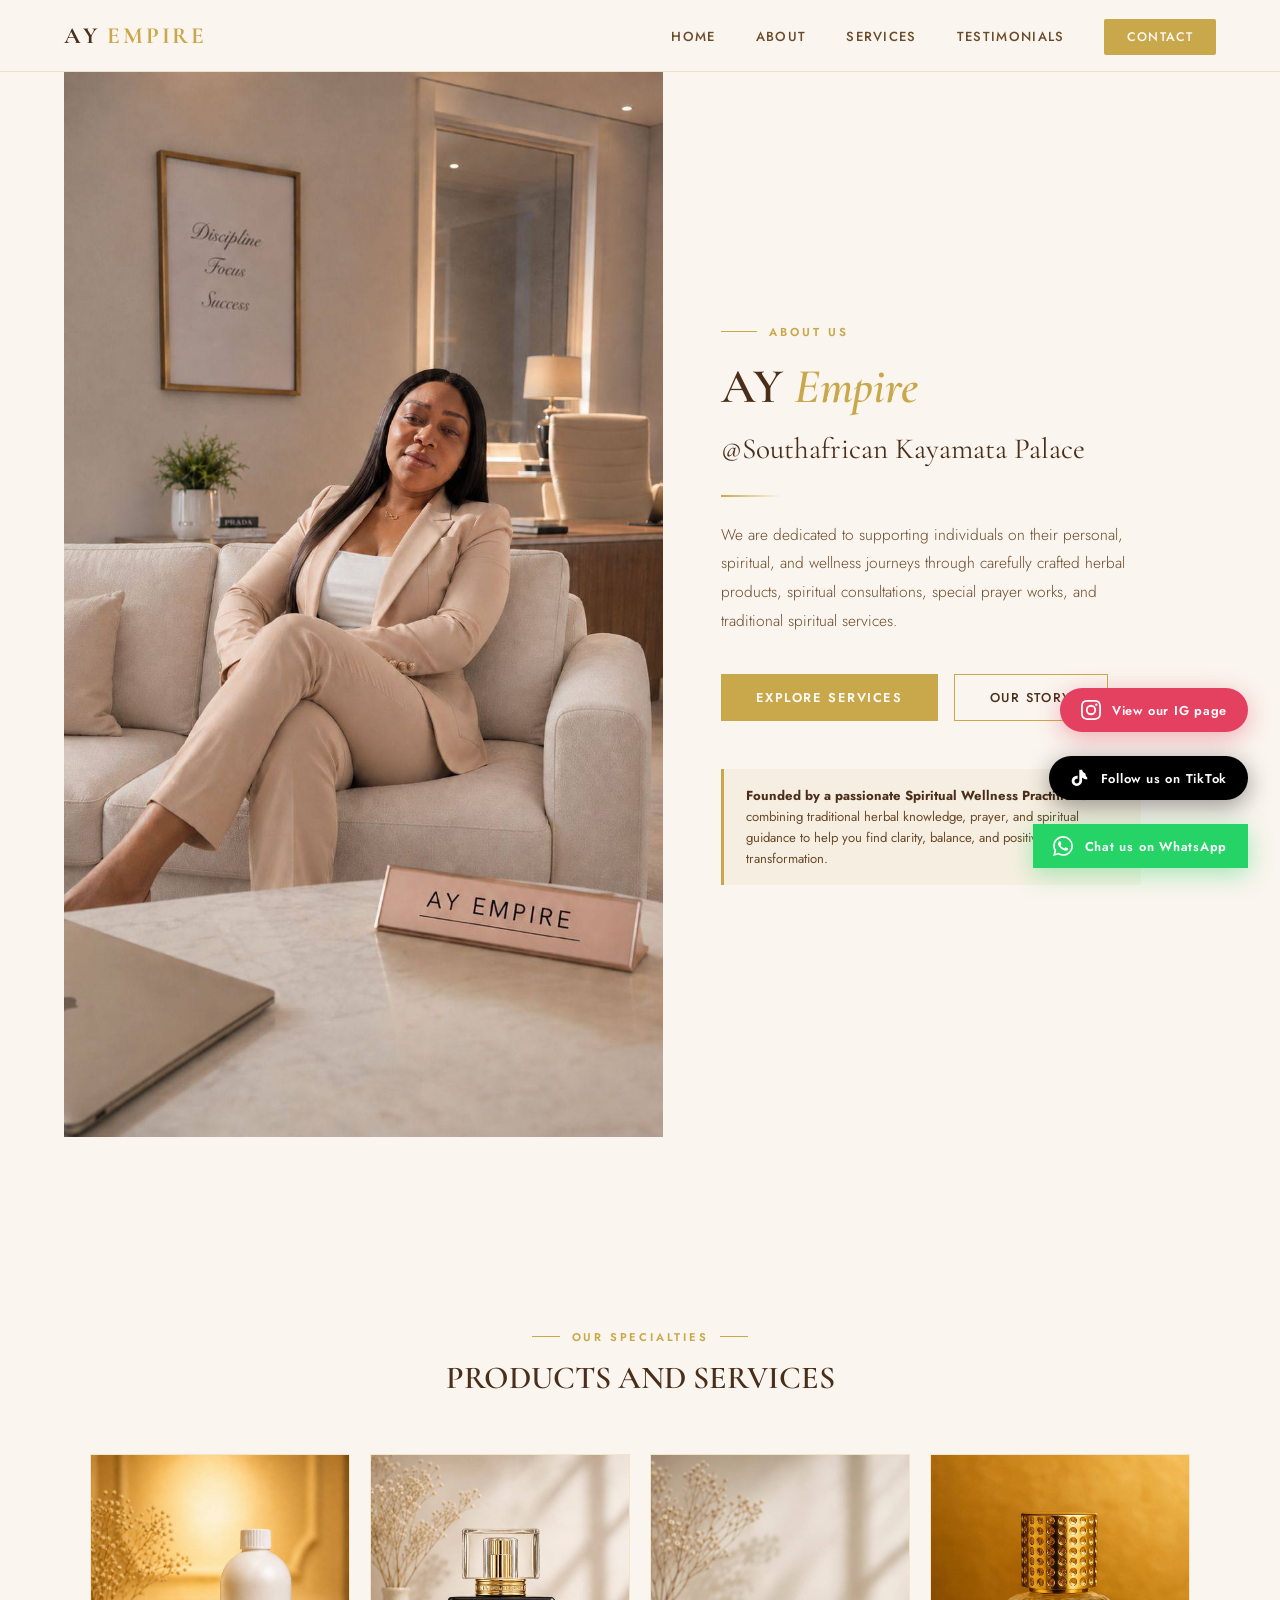
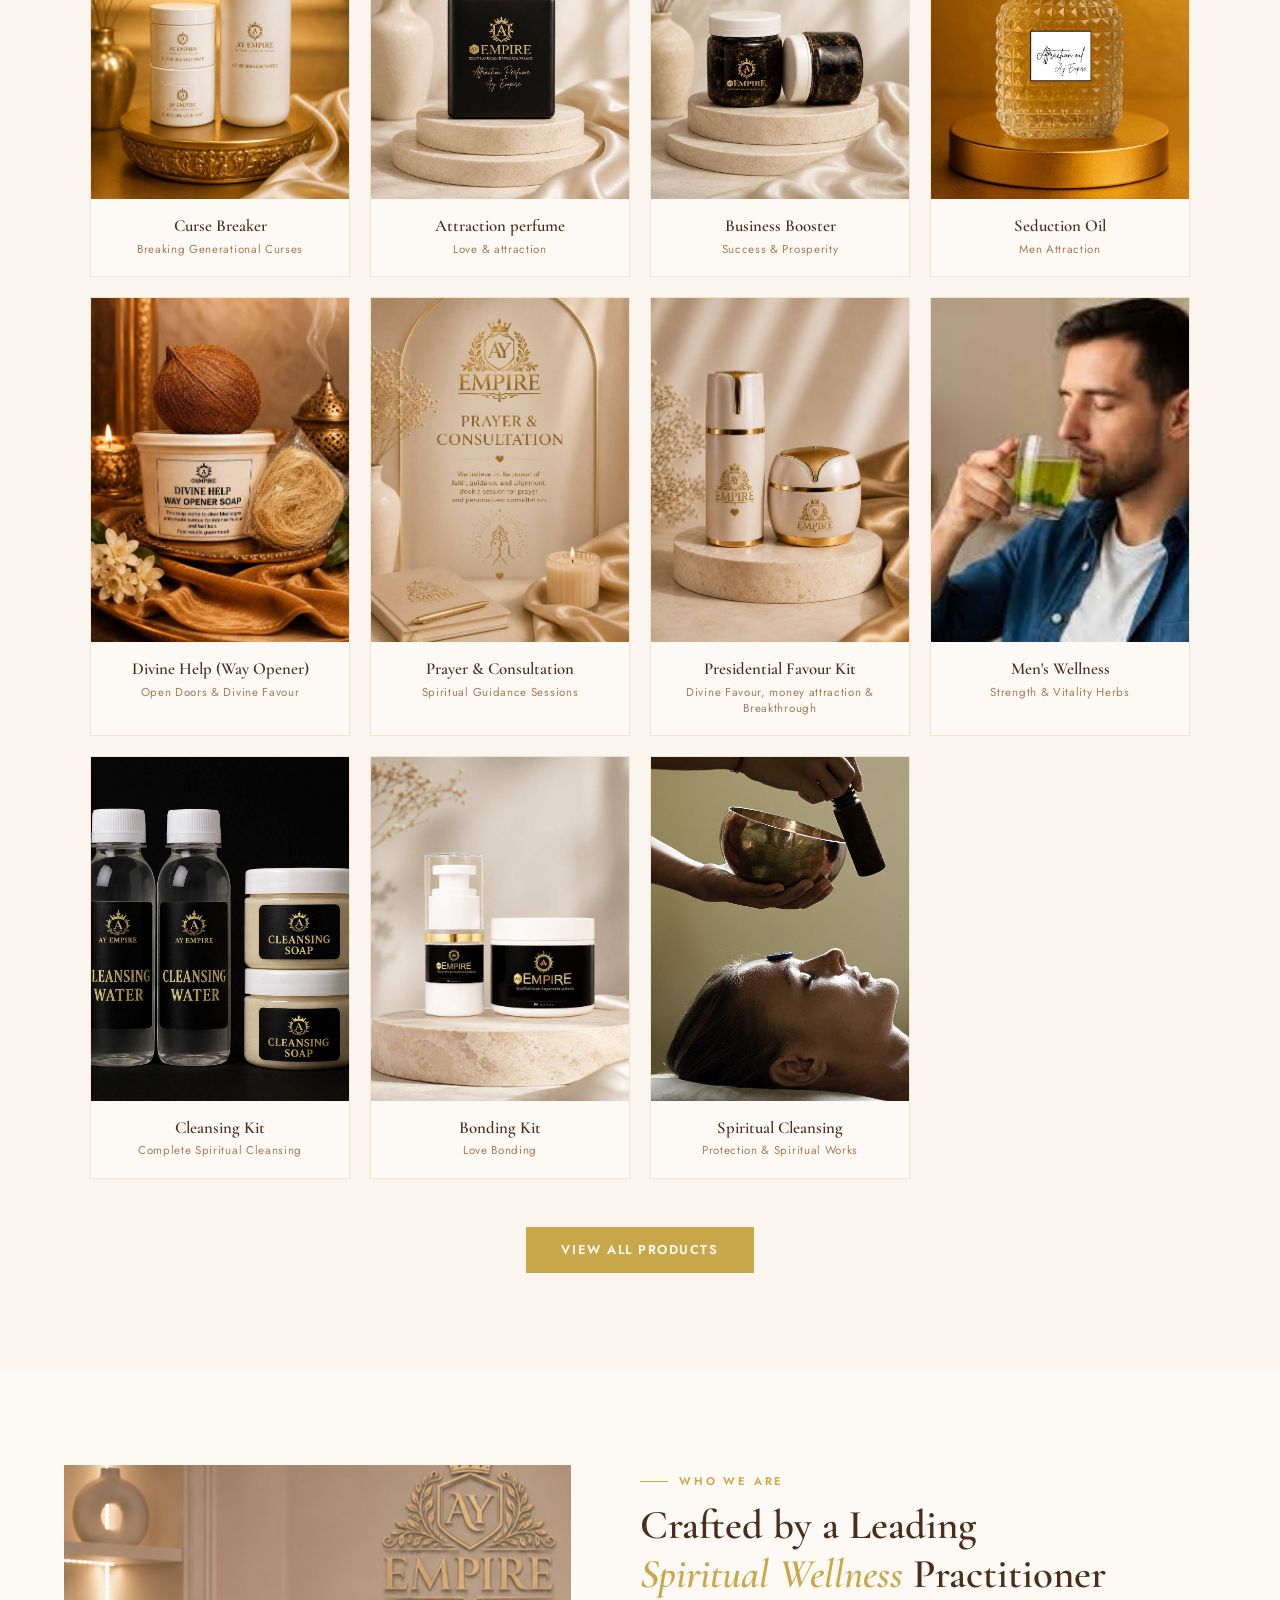
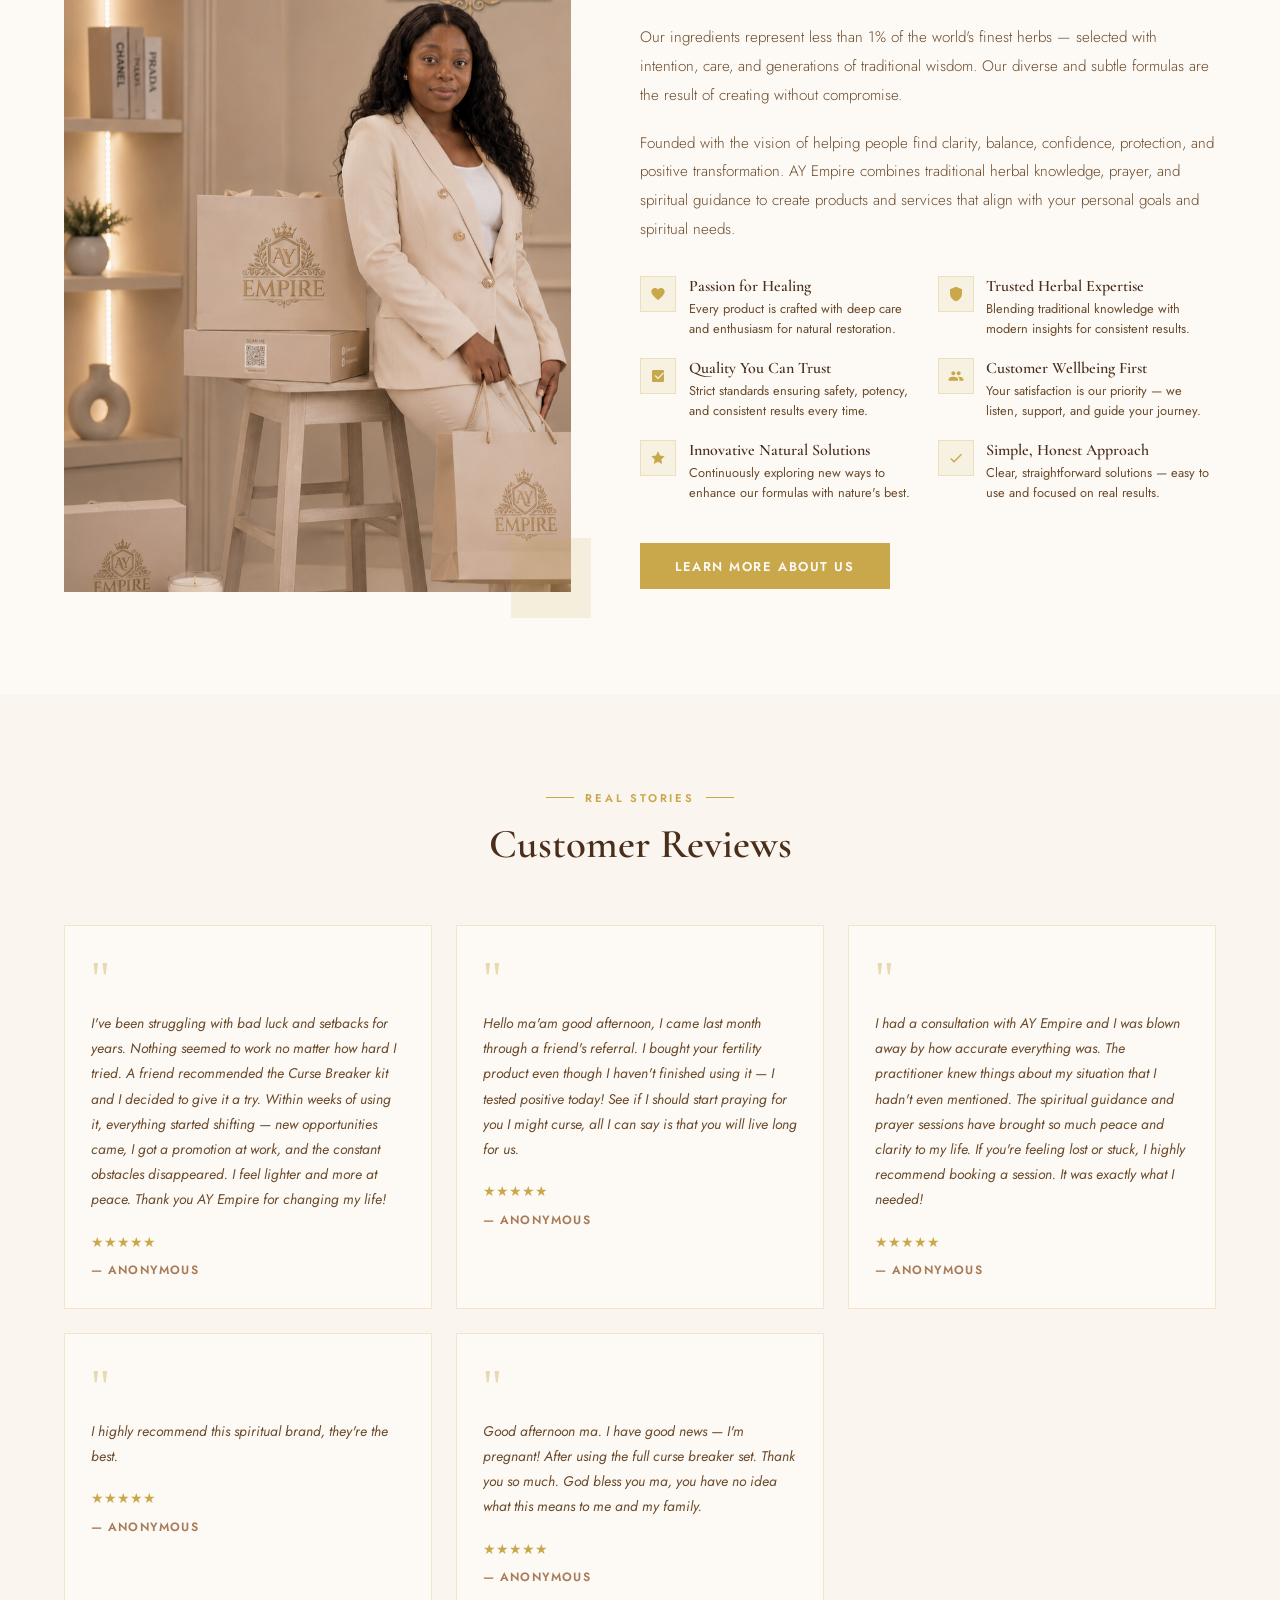
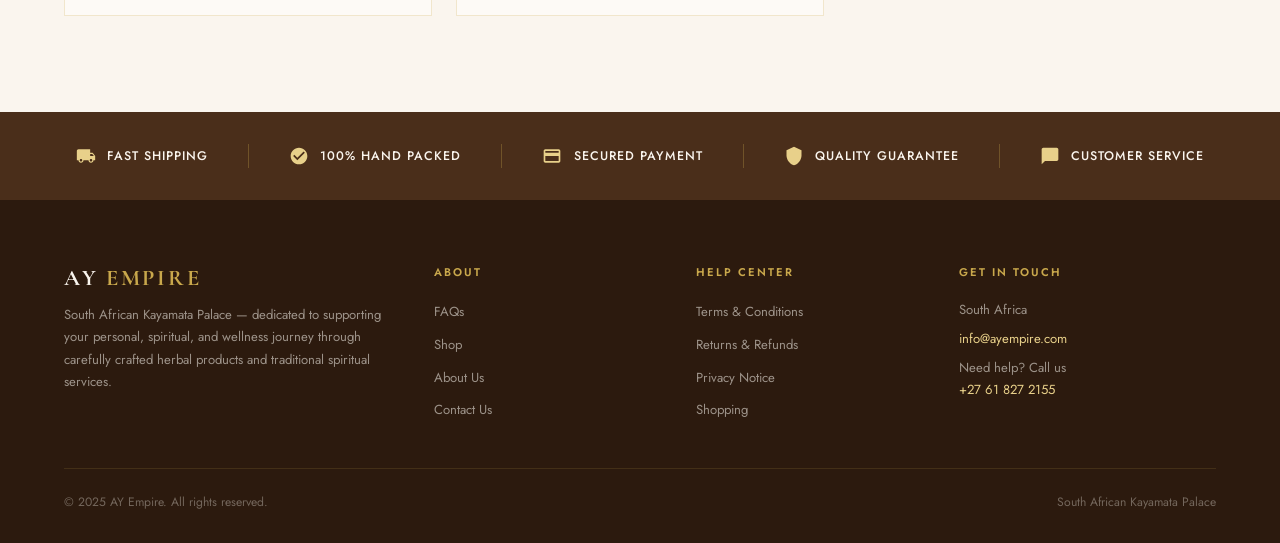
==== index.html @ 4bafae70 "Removedlogo from navbar" ====
<!DOCTYPE html>
<html lang="en">
<head>
<meta charset="UTF-8">
<meta name="google-site-verification" content="ofCz0pR4S5hlWHyT6DqNRs9AC0q8vkNyU7cjOBatm9s" />
<meta name="viewport" content="width=device-width, initial-scale=1.0">

<meta name="description" content="AY Empire offers authentic kayanmata products, spiritual items, personalized consultations, and wellness guidance for individuals seeking confidence, clarity, and personal growth.">

<link rel="canonical" href="https://ayempire.com/">

<!-- ADD THE SCHEMA SCRIPT HERE -->
<script type="application/ld+json">
{
  "@context": "https://schema.org",
  "@type": "Organization",
  "name": "AY Empire",
  "url": "https://ayempire.com",
  "description": "AY Empire offers kayanmata products, spiritual items, consultations, and wellness guidance.",
  "logo": "https://ayempire.com/images/logo.jpeg"
}
</script>

<title>AY Empire | Kayanmata Products, Spiritual Consultations & Wellness Support</title>

<link href="https://fonts.googleapis.com/css2?family=Cormorant+Garamond:ital,wght@0,400;0,500;0,600;0,700;1,400;1,500&family=Jost:wght@300;400;500;600&display=swap" rel="stylesheet">

<style>
  :root {
    --cream: #F5EDE0;
    --cream-light: #FAF5EE;
    --gold: #C9A84C;
    --gold-dark: #A8872E;
    --gold-light: #E8D08A;
    --brown: #4A2E1A;
    --brown-mid: #7A5230;
    --brown-light: #A87A55;
    --white: #FDFAF6;
    --text-dark: #2C1A0E;
    --text-mid: #6B4A2A;
    --border: rgba(201,168,76,0.25);
  }

  * { margin: 0; padding: 0; box-sizing: border-box; }

  body {
    font-family: 'Jost', sans-serif;
    background: var(--cream-light);
    color: var(--text-dark);
    overflow-x: hidden;
    width: 100%;
  }

  /* ======== NAVBAR ======== */
  nav {
    position: fixed; top: 0; left: 0; right: 0; z-index: 999;
    background: rgba(250,245,238,0.96);
    backdrop-filter: blur(12px);
    border-bottom: 1px solid var(--border);
    padding: 0 5%;
    display: flex; align-items: center; justify-content: space-between;
    height: 72px;
  }
  .nav-logo {
    font-family: 'Cormorant Garamond', serif;
    font-size: 1.45rem; font-weight: 700;
    color: var(--brown); letter-spacing: 0.12em; text-transform: uppercase;
    text-decoration: none;
  }
  .nav-logo span { color: var(--gold); }
  .nav-links { display: flex; gap: 2.5rem; list-style: none; }
  .nav-links a {
    font-size: 0.82rem; font-weight: 500; letter-spacing: 0.1em;
    text-transform: uppercase; color: var(--text-mid); text-decoration: none;
    transition: color 0.25s;
  }
  .nav-links a:hover { color: var(--gold); }
  .nav-cta {
    background: var(--gold); color: var(--white) !important;
    padding: 0.55rem 1.4rem; border-radius: 2px;
    font-size: 0.78rem !important; letter-spacing: 0.1em;
    transition: background 0.25s !important;
  }
  .nav-cta:hover { background: var(--gold-dark) !important; color: var(--white) !important; }
  .hamburger { display: none; flex-direction: column; gap: 5px; cursor: pointer; }
  .hamburger span { width: 24px; height: 2px; background: var(--brown); display: block; }

  /* ======== HERO ======== */
  .hero {
    min-height: 100vh; display: flex;
    flex-direction: row; align-items: stretch;
    padding-top: 72px;
    background: var(--cream-light);
  }
.hero-image-col {
  width: 52%;
  position: relative;
  overflow: hidden;
  min-height: 450px; /* Desktop height */
}

@media (max-width: 768px) {
  .hero-image-col {
    height: 55vh;
    min-height: 400px; /* Mobile height */
  }
}
  .hero-image-col img {
    width: 100%; height: 100%; object-fit: cover;
    object-position: center top;
    display: block;
  }
  .hero-content-col {
    width: 48%;
    display: flex; flex-direction: column; justify-content: center;
    padding: 5rem 6% 5rem 5%;
    background: var(--cream-light);
  }
  .hero-eyebrow {
    font-family: 'Jost', sans-serif;
    font-size: 0.72rem; font-weight: 600;
    letter-spacing: 0.25em; text-transform: uppercase;
    color: var(--gold); margin-bottom: 1.2rem;
    display: flex; align-items: center; gap: 0.8rem;
  }
  .hero-eyebrow::before {
    content: ''; width: 36px; height: 1px; background: var(--gold);
  }
  .hero h1 {
    font-family: 'Cormorant Garamond', serif;
    font-size: clamp(2.4rem, 3.8vw, 3.6rem);
    font-weight: 600; line-height: 1.15;
    color: var(--brown); margin-bottom: 1.5rem;
  }
  .hero h1 em { color: var(--gold); font-style: italic; }
  .hero-divider {
    width: 60px; height: 2px;
    background: linear-gradient(90deg, var(--gold), transparent);
    margin-bottom: 1.5rem;
  }
  .hero p {
    font-size: 0.97rem; font-weight: 300; line-height: 1.85;
    color: var(--text-mid); margin-bottom: 2.4rem; max-width: 480px;
  }
  .hero-buttons { display: flex; gap: 1rem; flex-wrap: wrap; }
  .btn-primary {
    background: var(--gold);
    color: var(--white);
    padding: 0.85rem 2.2rem;
    font-family: 'Jost', sans-serif;
    font-size: 0.8rem; font-weight: 600;
    letter-spacing: 0.12em; text-transform: uppercase;
    text-decoration: none;
    border: none; cursor: pointer;
    transition: background 0.25s, transform 0.2s;
    display: inline-block;
  }
  .btn-primary:hover { background: var(--gold-dark); transform: translateY(-1px); }
  .btn-secondary {
    background: transparent;
    color: var(--brown);
    padding: 0.82rem 2.2rem;
    font-family: 'Jost', sans-serif;
    font-size: 0.8rem; font-weight: 500;
    letter-spacing: 0.12em; text-transform: uppercase;
    text-decoration: none;
    border: 1.5px solid var(--gold);
    cursor: pointer;
    transition: all 0.25s;
    display: inline-block;
  }
  .btn-secondary:hover { background: var(--gold); color: var(--white); }
  .hero-badge {
    margin-top: 3rem;
    padding: 1rem 1.4rem;
    background: rgba(201,168,76,0.08);
    border-left: 3px solid var(--gold);
    font-size: 0.82rem; color: var(--text-mid); line-height: 1.6;
    max-width: 420px;
  }
  .hero-badge strong { color: var(--brown); }

  /* ======== SECTION SHARED ======== */
  section { padding: 6rem 5%; overflow-x: hidden; }
  .section-eyebrow {
    font-size: 0.7rem; font-weight: 600;
    letter-spacing: 0.25em; text-transform: uppercase;
    color: var(--gold); margin-bottom: 0.9rem;
    display: flex; align-items: center; gap: 0.7rem;
  }
  .section-eyebrow::before { content: ''; width: 28px; height: 1px; background: var(--gold); }
  .section-title {
    font-family: 'Cormorant Garamond', serif;
    font-size: clamp(2rem, 3.2vw, 3rem);
    font-weight: 600; color: var(--brown); line-height: 1.2;
  }
  .section-title em { color: var(--gold); font-style: italic; }

  /* ======== TREATMENTS ======== */
  .treatments { background: var(--cream-light); }
  .treatments-header {
    text-align: center; margin-bottom: 3.5rem;
  }
  .treatments-header .section-eyebrow { justify-content: center; }
  .treatments-header .section-eyebrow::before { display: none; }
  .treatments-grid {
    display: grid;
    grid-template-columns: repeat(auto-fill, minmax(200px, 1fr));
    gap: 1.5rem;
    max-width: 1100px; margin: 0 auto;
  }
  .treatment-card {
    background: var(--white);
    border: 1px solid var(--border);
    overflow: hidden; text-align: center;
    transition: transform 0.3s, box-shadow 0.3s;
    cursor: pointer;
  }
  .treatment-card:hover {
    transform: translateY(-4px);
    box-shadow: 0 12px 40px rgba(74,46,26,0.12);
  }
  .treatment-img {
    width: 100%; aspect-ratio: 3/4;
    background: var(--cream);
    display: flex; align-items: center; justify-content: center;
    overflow: hidden; position: relative;
  }
  .treatment-img img {
    width: 100%; height: 100%; object-fit: cover;
  }
  .treatment-placeholder {
    width: 100%; height: 100%;
    background: linear-gradient(135deg, var(--cream) 0%, #EDE0CE 100%);
    display: flex; flex-direction: column;
    align-items: center; justify-content: center;
    gap: 0.6rem;
  }
  .treatment-placeholder-icon {
    width: 44px; height: 44px;
    background: var(--border);
    border-radius: 50%;
    display: flex; align-items: center; justify-content: center;
  }
  .treatment-placeholder-icon svg { width: 22px; height: 22px; fill: var(--gold); }
  .treatment-placeholder-text {
    font-size: 0.65rem; color: var(--brown-light);
    letter-spacing: 0.08em; text-transform: uppercase;
  }
  .treatment-info { padding: 1rem 0.9rem 1.2rem; }
  .treatment-name {
    font-family: 'Cormorant Garamond', serif;
    font-size: 1.05rem; font-weight: 600;
    color: var(--brown); margin-bottom: 0.3rem;
  }
  .treatment-sub {
    font-size: 0.72rem; color: var(--brown-light);
    letter-spacing: 0.06em;
  }
  .treatments-cta { text-align: center; margin-top: 3rem; }

  /* ======== ABOUT ======== */
  .about { background: var(--white); }
  .about-inner {
    display: flex; gap: 6%; align-items: center;
    max-width: 1200px; margin: 0 auto;
  }
  .about-image-wrap {
    width: 44%; position: relative; flex-shrink: 0;
  }
  .about-img-placeholder {
    width: 100%; aspect-ratio: 3/4;
    background: linear-gradient(135deg, var(--cream) 0%, #E8D8C4 100%);
    display: flex; flex-direction: column;
    align-items: center; justify-content: center;
    border: 1px solid var(--border);
    gap: 1rem;
  }
  .about-img-placeholder svg { width: 56px; height: 56px; fill: var(--gold-light); }
  .about-img-placeholder p {
    font-size: 0.72rem; color: var(--brown-light);
    letter-spacing: 0.1em; text-transform: uppercase;
  }
  .about-gold-accent {
    position: absolute; bottom: -20px; right: -20px;
    width: 80px; height: 80px;
    background: var(--gold);
    opacity: 0.15;
  }
  .about-content { flex: 1; }
  .about-content .section-eyebrow { margin-bottom: 0.7rem; }
  .about-content .section-title { margin-bottom: 1.5rem; }
  .about-body {
    font-size: 0.95rem; font-weight: 300; line-height: 1.9;
    color: var(--text-mid); margin-bottom: 1.2rem;
  }
  .about-pillars {
    display: grid; grid-template-columns: 1fr 1fr;
    gap: 1.2rem; margin: 2rem 0 2.5rem;
  }
  .pillar {
    display: flex; align-items: flex-start; gap: 0.8rem;
  }
  .pillar-icon {
    width: 36px; height: 36px; flex-shrink: 0;
    background: rgba(201,168,76,0.12);
    border: 1px solid var(--border);
    display: flex; align-items: center; justify-content: center;
  }
  .pillar-icon svg { width: 16px; height: 16px; fill: var(--gold); }
  .pillar-text h4 {
    font-family: 'Cormorant Garamond', serif;
    font-size: 1rem; font-weight: 600;
    color: var(--brown); margin-bottom: 0.2rem;
  }
  .pillar-text p { font-size: 0.8rem; color: var(--text-mid); line-height: 1.55; }

  /* ======== REVIEWS ======== */
  .reviews { background: var(--cream-light); }
  .reviews-header { text-align: center; margin-bottom: 3.5rem; }
  .reviews-header .section-eyebrow { justify-content: center; }
  .reviews-header .section-eyebrow::before { display: none; }
  .reviews-grid {
    display: grid;
    grid-template-columns: repeat(auto-fill, minmax(280px, 1fr));
    gap: 1.5rem; max-width: 1200px; margin: 0 auto;
  }
  .review-card {
    background: var(--white);
    border: 1px solid var(--border);
    padding: 1.8rem 1.6rem;
    position: relative;
  }
  .review-quote {
    font-size: 3rem; line-height: 1;
    color: var(--gold); opacity: 0.4;
    font-family: Georgia, serif;
    margin-bottom: 0.5rem;
  }
  .review-text {
    font-size: 0.875rem; line-height: 1.8;
    color: var(--text-mid); font-style: italic;
    margin-bottom: 1.2rem;
  }
  .review-stars { color: var(--gold); font-size: 0.85rem; margin-bottom: 0.6rem; }
  .review-name {
    font-size: 0.75rem; font-weight: 600;
    letter-spacing: 0.1em; text-transform: uppercase;
    color: var(--brown-light);
  }

  /* ======== TRUST STRIP ======== */
  .trust-strip {
    background: var(--brown);
    padding: 2rem 5%;
    display: flex; align-items: center;
    justify-content: center; flex-wrap: wrap;
    gap: 2.5rem;
  }
  .trust-item {
    display: flex; align-items: center; gap: 0.7rem;
    color: var(--cream-light);
  }
  .trust-item svg { width: 20px; height: 20px; fill: var(--gold-light); flex-shrink: 0; }
  .trust-item span {
    font-size: 0.78rem; font-weight: 500;
    letter-spacing: 0.08em; text-transform: uppercase;
  }
  .trust-sep {
    width: 1px; height: 24px;
    background: rgba(201,168,76,0.3);
  }

  /* ======== FOOTER ======== */
  footer {
    background: var(--text-dark);
    color: var(--cream-light);
    padding: 4rem 5% 2rem;
  }
  .footer-grid {
    display: grid;
    grid-template-columns: 1.5fr 1fr 1fr 1.2fr;
    gap: 3rem; margin-bottom: 3rem;
  }
  .footer-brand-name {
    font-family: 'Cormorant Garamond', serif;
    font-size: 1.4rem; font-weight: 700;
    letter-spacing: 0.12em; text-transform: uppercase;
    color: var(--cream-light); margin-bottom: 0.8rem;
  }
  .footer-brand-name span { color: var(--gold); }
  .footer-tagline {
    font-size: 0.82rem; line-height: 1.7;
    color: rgba(250,245,238,0.55); margin-bottom: 1.5rem;
  }
  .footer-heading {
    font-size: 0.7rem; font-weight: 600;
    letter-spacing: 0.18em; text-transform: uppercase;
    color: var(--gold); margin-bottom: 1.2rem;
  }
  .footer-links { list-style: none; display: flex; flex-direction: column; gap: 0.6rem; }
  .footer-links a {
    font-size: 0.82rem; color: rgba(250,245,238,0.55);
    text-decoration: none; transition: color 0.2s;
  }
  .footer-links a:hover { color: var(--gold-light); }
  .footer-contact p {
    font-size: 0.82rem; color: rgba(250,245,238,0.55);
    line-height: 1.7; margin-bottom: 0.4rem;
  }
  .footer-contact a { color: var(--gold-light); text-decoration: none; }
  .footer-bottom {
    border-top: 1px solid rgba(201,168,76,0.15);
    padding-top: 1.5rem;
    display: flex; align-items: center; justify-content: space-between;
    flex-wrap: wrap; gap: 1rem;
  }
  .footer-copy {
    font-size: 0.76rem; color: rgba(250,245,238,0.35);
  }

  /* ======== TELEGRAM BUTTON ======== */
  /* ======== WHATSAPP FLOAT BUTTON ======== */
  .telegram-float {
    position: fixed; bottom: 32px; right: 32px; z-index: 1000;
    display: flex; align-items: center; gap: 0.7rem;
    background: #25D366; color: #fff;
    padding: 0.75rem 1.3rem;
    text-decoration: none;
    font-size: 0.8rem; font-weight: 600;
    letter-spacing: 0.06em;
    box-shadow: 0 6px 24px rgba(37,211,102,0.4);
    transition: transform 0.2s, box-shadow 0.2s;
  }
  .telegram-float:hover {
    transform: translateY(-3px);
    box-shadow: 0 10px 32px rgba(37,211,102,0.5);
  }
  .telegram-float svg { width: 20px; height: 20px; fill: #fff; }

  /* ======== MOBILE ======== */
  @media (max-width: 900px) {
    .hero { flex-direction: column; }
    .hero-image-col { width: 100%; min-height: 350px; }
    .hero-content-col { width: 100%; padding: 3rem 6%; }
    .about-inner { flex-direction: column; }
    .about-image-wrap { width: 100%; margin-bottom: 2rem; }
    .footer-grid { grid-template-columns: 1fr 1fr; }
    .nav-links { display: none; flex-direction: column; }
    .hamburger { display: flex; }
  }
  
  @media (max-width: 768px) {
    body { overflow-x: hidden; }
    .treatments-grid { 
      grid-template-columns: repeat(2, 1fr);
      gap: 0.8rem;
      padding: 0 0.5rem;
    }
    .treatment-card { width: 100%; }
    .treatment-name { font-size: 0.9rem; }
    .treatment-sub { font-size: 0.65rem; }
    .about-pillars { grid-template-columns: 1fr; }
    .trust-sep { display: none; }
    .trust-strip { gap: 1rem; padding: 1rem 5%; }
    .trust-item span { font-size: 0.7rem; }
    .hero-buttons { flex-direction: column; width: 100%; }
    .btn-primary, .btn-secondary { text-align: center; width: 100%; }
    section { padding: 3rem 4%; }
    .footer-grid { grid-template-columns: 1fr; gap: 1.5rem; }
    .hero-image-col { height: 55vh; min-height: 400px; }
    .hero-image-col img { object-position: center 45%; }
    .telegram-float { bottom: 16px; right: 16px; padding: 0.5rem 1rem; font-size: 0.7rem; }
    .hero h1 { font-size: 2rem; }
    .hero p { font-size: 0.9rem; }
    .section-title { font-size: 1.8rem; }
    .reviews-grid { grid-template-columns: 1fr; padding: 0 0.5rem; }
    .review-card { padding: 1.2rem; }
    .about-body { font-size: 0.9rem; }
  }
  
  @media (max-width: 480px) {
    .treatments-grid { gap: 0.5rem; }
    .treatment-info { padding: 0.5rem; }
    .treatment-name { font-size: 0.8rem; }
    .hero-content-col { padding: 2rem 5%; }
    .hero-badge { font-size: 0.75rem; padding: 0.8rem; }
  }
 .treatments-grid {
  display: grid;
  grid-template-columns: repeat(auto-fill, minmax(250px, 1fr));
  gap: 20px;
}

@media (max-width: 768px) {
  .treatments-grid {
    grid-template-columns: repeat(2, 1fr);
  }
}
/* Add this to your existing CSS */

@media (max-width: 768px) {
  .span-2-mobile {
    grid-column: span 2;
    grid-row: span 2;
  }
  
  .span-2-mobile .treatment-img {
    aspect-ratio: 3/2;
    height: auto;
  }
  
  .span-2-mobile .treatment-img img {
    width: 100%;
    height: 100%;
    object-fit: cover;
  }
}
/* TIKTOK FLOAT BUTTON */
.tiktok-float {
  position: fixed;
  bottom: 100px;
  right: 32px;
  z-index: 1000;
  display: flex;
  align-items: center;
  gap: 0.7rem;
  background: #000000;
  color: #fff;
  padding: 0.75rem 1.3rem;
  text-decoration: none;
  font-size: 0.8rem;
  font-weight: 600;
  letter-spacing: 0.06em;
  border-radius: 50px;
  box-shadow: 0 6px 24px rgba(0, 0, 0, 0.4);
  transition: transform 0.2s, box-shadow 0.2s;
}
.tiktok-float:hover {
  transform: translateY(-3px);
  box-shadow: 0 10px 32px rgba(0, 0, 0, 0.5);
}
.tiktok-float svg {
  width: 20px;
  height: 20px;
  fill: #fff;
}

/* Adjust WhatsApp button position */
.telegram-float {
  bottom: 32px;
}

/* Mobile adjustments */
@media (max-width: 768px) {
  .tiktok-float {
    bottom: 85px;
    right: 16px;
    padding: 0.5rem 1rem;
    font-size: 0.7rem;
  }
  .telegram-float {
    bottom: 16px;
    right: 16px;
    padding: 0.5rem 1rem;
    font-size: 0.7rem;
  }
}
/* INSTAGRAM FLOAT BUTTON */
.instagram-float {
  position: fixed;
  bottom: 168px;
  right: 32px;
  z-index: 1000;
  display: flex;
  align-items: center;
  gap: 0.7rem;
  background: #E4405F;
  color: #fff;
  padding: 0.75rem 1.3rem;
  text-decoration: none;
  font-size: 0.8rem;
  font-weight: 600;
  letter-spacing: 0.06em;
  border-radius: 50px;
  box-shadow: 0 6px 24px rgba(228, 64, 95, 0.4);
  transition: transform 0.2s, box-shadow 0.2s;
}
.instagram-float:hover {
  transform: translateY(-3px);
  box-shadow: 0 10px 32px rgba(228, 64, 95, 0.5);
}
.instagram-float svg {
  width: 20px;
  height: 20px;
  fill: #fff;
}

/* Adjust TikTok button position */
.tiktok-float {
  bottom: 100px;
}

/* Mobile adjustments */
@media (max-width: 768px) {
  .instagram-float {
    bottom: 145px;
    right: 16px;
    padding: 0.5rem 1rem;
    font-size: 0.7rem;
  }
  .tiktok-float {
    bottom: 85px;
    right: 16px;
    padding: 0.5rem 1rem;
    font-size: 0.7rem;
  }
  .telegram-float {
    bottom: 16px;
    right: 16px;
    padding: 0.5rem 1rem;
    font-size: 0.7rem;
  }
}

</style>
</head>
<body>

<!-- NAVBAR -->
<nav>
<a href="#" class="nav-logo">AY <span>Empire</span></a>  
  <ul class="nav-links">
    <li><a href="#">Home</a></li>
    <li><a href="#about">About</a></li>
    <li><a href="#treatments">Services</a></li>
    <li><a href="#reviews">Testimonials</a></li>
    <li><a href="#" class="nav-cta">Contact</a></li>
  </ul>
  <div class="hamburger">
    <span></span><span></span><span></span>
  </div>
</nav>

<!-- HERO -->
<section class="hero" id="home">
<div class="hero-image-col">
  <img src="images/header.jpg" alt="AY Empire – Founder" style="width: 100%; height: 100%; object-fit: cover; object-position: center;" />
</div>
  <div class="hero-content-col">
    <div class="hero-eyebrow">About Us</div>
<h1>AY <em>Empire</em><br><small style="font-size: 0.6em; font-weight: 400;">@Southafrican Kayamata Palace</small></h1>
    <div class="hero-divider"></div>
    <p>We are dedicated to supporting individuals on their personal, spiritual, and wellness journeys through carefully crafted herbal products, spiritual consultations, special prayer works, and traditional spiritual services.</p>
    <div class="hero-buttons">
      <a href="#treatments" class="btn-primary">Explore Services</a>
      <a href="#about" class="btn-secondary">Our Story</a>
    </div>
    <div class="hero-badge">
      <strong>Founded by a passionate Spiritual Wellness Practitioner</strong> — combining traditional herbal knowledge, prayer, and spiritual guidance to help you find clarity, balance, and positive transformation.
    </div>
  </div>
</section>

<!-- TREATMENTS -->
<section class="treatments" id="treatments">
  <div class="treatments-header">
    <div class="section-eyebrow" style="justify-content:center; gap:0.7rem;">
      <span style="width:28px;height:1px;background:var(--gold);display:inline-block;"></span>
      Our Specialties
      <span style="width:28px;height:1px;background:var(--gold);display:inline-block;"></span>
    </div>
    <h2 class="section-title" style="font-size: clamp(1.5rem, 2.5vw, 2.2rem);">PRODUCTS AND SERVICES</h2>
  </div>

  <div class="treatments-grid">

<!-- Card 1 -->
<div class="treatment-card">
  <div class="treatment-img">
    <img src="images/curse.jpg" alt="Curse Breaker" style="width: 100%; height: 100%; object-fit: cover;">
  </div>
  <div class="treatment-info">
    <div class="treatment-name">Curse Breaker</div>
    <div class="treatment-sub">Breaking Generational Curses</div>
  </div>
</div>

<!-- Card 2 -->
<div class="treatment-card">
  <div class="treatment-img">
    <img src="images/treatment.jpg" alt="Spiritual Cleansing" style="width: 100%; height: 100%; object-fit: cover;">
  </div>
  <div class="treatment-info">
    <div class="treatment-name">Attraction perfume</div>
    <div class="treatment-sub">Love &amp; attraction</div>
  </div>
</div>

<!-- Card 3 -->
<div class="treatment-card">
  <div class="treatment-img">
    <img src="images/kayanmata.jpg" alt="Kayamata Products" style="width: 100%; height: 100%; object-fit: cover;">
  </div>
  <div class="treatment-info">
    <div class="treatment-name">Business Booster</div>
    <div class="treatment-sub">Success &amp; Prosperity</div>
  </div>
</div>

<!-- Card 4 -->
<div class="treatment-card">
  <div class="treatment-img">
    <img src="images/attraction.jpg" alt="Attraction Perfume" style="width: 100%; height: 100%; object-fit: cover;">
  </div>
  <div class="treatment-info">
    <div class="treatment-name">Seduction Oil</div>
    <div class="treatment-sub">Men Attraction</div>
  </div>
</div>

<!-- Card 5 -->
<div class="treatment-card">
  <div class="treatment-img">
    <img src="images/wayopener.jpg" alt="Divine Help Way Opener" style="width: 100%; height: 100%; object-fit: cover;">
  </div>
  <div class="treatment-info">
    <div class="treatment-name">Divine Help (Way Opener)</div>
    <div class="treatment-sub">Open Doors &amp; Divine Favour</div>
  </div>
</div>

  <!-- Card 6 -->
<div class="treatment-card">
  <div class="treatment-img">
    <img src="images/consult.jpg" alt="Prayer &amp; Consultation" style="width: 100%; height: 100%; object-fit: cover;">
  </div>
  <div class="treatment-info">
    <div class="treatment-name">Prayer &amp; Consultation</div>
    <div class="treatment-sub">Spiritual Guidance Sessions</div>
  </div>
</div>

<!-- Card 7 -->
<div class="treatment-card">
  <div class="treatment-img">
    <img src="images/favourr.jpg" alt="Favour Kit" style="width: 100%; height: 100%; object-fit: cover;">
  </div>
  <div class="treatment-info">
    <div class="treatment-name">Presidential Favour Kit</div>
    <div class="treatment-sub">Divine Favour, money attraction &amp; Breakthrough</div>
  </div>
</div>

<!-- Card 8 -->
<div class="treatment-card">
  <div class="treatment-img">
    <img src="images/wellness.jfif" alt="Men's Wellness" style="width: 100%; height: 100%; object-fit: cover;">
  </div>
  <div class="treatment-info">
    <div class="treatment-name">Men's Wellness</div>
    <div class="treatment-sub">Strength &amp; Vitality Herbs</div>
  </div>
</div>

<!-- Card 9 - Cleansing Kit -->
<div class="treatment-card">
  <div class="treatment-img">
    <img src="images/cleansingkit.jpg" alt="Cleansing Kit" style="width: 100%; height: 100%; object-fit: cover;">
  </div>
  <div class="treatment-info">
    <div class="treatment-name">Cleansing Kit</div>
    <div class="treatment-sub">Complete Spiritual Cleansing</div>
  </div>
</div>

<!-- Card 10 - Bonding Kit -->
<div class="treatment-card">
  <div class="treatment-img">
    <img src="images/favour.jpg" alt="Bonding Kit" style="width: 100%; height: 100%; object-fit: cover;">
  </div>
  <div class="treatment-info">
    <div class="treatment-name">Bonding Kit</div>
    <div class="treatment-sub">Love Bonding</div>
  </div>
</div>

<!-- Card 9 - Spiritual Cleansing (spans 2 columns on mobile) -->
<div class="treatment-card span-2-mobile">
  <div class="treatment-img">
    <img src="images/cleansing.jpg" alt="Spiritual Cleansing" style="width: 100%; height: 100%; object-fit: cover;">
  </div>
  <div class="treatment-info">
    <div class="treatment-name">Spiritual Cleansing</div>
    <div class="treatment-sub">Protection &amp; Spiritual Works</div>
  </div>
</div>

</div> <!-- Close treatments-grid -->

<div class="treatments-cta">
  <a href="#" class="btn-primary">View All Products</a>
</div>
</section>

<!-- ABOUT -->
<section class="about" id="about">
  <div class="about-inner">
    <div class="about-image-wrap">
      <img src="images/ayempires.png" alt="Ay Empire" style="width: 100%; height: 100%; object-fit: cover;">
      <div class="about-gold-accent"></div>
    </div>

    <div class="about-content">
      <div class="section-eyebrow">Who We Are</div>
      <h2 class="section-title">Crafted by a Leading<br><em>Spiritual Wellness</em> Practitioner</h2>

      <p class="about-body">
        Our ingredients represent less than 1% of the world's finest herbs — selected with intention, care, and generations of traditional wisdom. Our diverse and subtle formulas are the result of creating without compromise.
      </p>
      <p class="about-body">
        Founded with the vision of helping people find clarity, balance, confidence, protection, and positive transformation. AY Empire combines traditional herbal knowledge, prayer, and spiritual guidance to create products and services that align with your personal goals and spiritual needs.
      </p>

      <div class="about-pillars">
        <div class="pillar">
          <div class="pillar-icon">
            <svg viewBox="0 0 24 24"><path d="M12 21.35l-1.45-1.32C5.4 15.36 2 12.28 2 8.5 2 5.42 4.42 3 7.5 3c1.74 0 3.41.81 4.5 2.09C13.09 3.81 14.76 3 16.5 3 19.58 3 22 5.42 22 8.5c0 3.78-3.4 6.86-8.55 11.54L12 21.35z"/></svg>
          </div>
          <div class="pillar-text">
            <h4>Passion for Healing</h4>
            <p>Every product is crafted with deep care and enthusiasm for natural restoration.</p>
          </div>
        </div>

        <div class="pillar">
          <div class="pillar-icon">
            <svg viewBox="0 0 24 24"><path d="M12 1L3 5v6c0 5.55 3.84 10.74 9 12 5.16-1.26 9-6.45 9-12V5l-9-4z"/></svg>
          </div>
          <div class="pillar-text">
            <h4>Trusted Herbal Expertise</h4>
            <p>Blending traditional knowledge with modern insights for consistent results.</p>
          </div>
        </div>

        <div class="pillar">
          <div class="pillar-icon">
            <svg viewBox="0 0 24 24"><path d="M19 3H5c-1.1 0-2 .9-2 2v14c0 1.1.9 2 2 2h14c1.1 0 2-.9 2-2V5c0-1.1-.9-2-2-2zm-7 14l-5-5 1.41-1.41L12 14.17l7.59-7.59L21 8l-9 9z"/></svg>
          </div>
          <div class="pillar-text">
            <h4>Quality You Can Trust</h4>
            <p>Strict standards ensuring safety, potency, and consistent results every time.</p>
          </div>
        </div>

        <div class="pillar">
          <div class="pillar-icon">
            <svg viewBox="0 0 24 24"><path d="M16 11c1.66 0 2.99-1.34 2.99-3S17.66 5 16 5c-1.66 0-3 1.34-3 3s1.34 3 3 3zm-8 0c1.66 0 2.99-1.34 2.99-3S9.66 5 8 5C6.34 5 5 6.34 5 8s1.34 3 3 3zm0 2c-2.33 0-7 1.17-7 3.5V19h14v-2.5c0-2.33-4.67-3.5-7-3.5zm8 0c-.29 0-.62.02-.97.05 1.16.84 1.97 1.97 1.97 3.45V19h6v-2.5c0-2.33-4.67-3.5-7-3.5z"/></svg>
          </div>
          <div class="pillar-text">
            <h4>Customer Wellbeing First</h4>
            <p>Your satisfaction is our priority — we listen, support, and guide your journey.</p>
          </div>
        </div>

        <div class="pillar">
          <div class="pillar-icon">
            <svg viewBox="0 0 24 24"><path d="M12 2l3.09 6.26L22 9.27l-5 4.87 1.18 6.88L12 17.77l-6.18 3.25L7 14.14 2 9.27l6.91-1.01L12 2z"/></svg>
          </div>
          <div class="pillar-text">
            <h4>Innovative Natural Solutions</h4>
            <p>Continuously exploring new ways to enhance our formulas with nature's best.</p>
          </div>
        </div>

        <div class="pillar">
          <div class="pillar-icon">
            <svg viewBox="0 0 24 24"><path d="M9 16.2L4.8 12l-1.4 1.4L9 19 21 7l-1.4-1.4L9 16.2z"/></svg>
          </div>
          <div class="pillar-text">
            <h4>Simple, Honest Approach</h4>
            <p>Clear, straightforward solutions — easy to use and focused on real results.</p>
          </div>
        </div>
      </div>

      <a href="#" class="btn-primary">Learn More About Us</a>
    </div>
  </div>
</section>

<!-- REVIEWS -->
<section class="reviews" id="reviews">
  <div class="reviews-header">
    <div class="section-eyebrow" style="justify-content:center; gap:0.7rem;">
      <span style="width:28px;height:1px;background:var(--gold);display:inline-block;"></span>
      Real Stories
      <span style="width:28px;height:1px;background:var(--gold);display:inline-block;"></span>
    </div>
    <h2 class="section-title">Customer Reviews</h2>
  </div>

  <div class="reviews-grid">

<div class="review-card">
  <div class="review-quote">"</div>
  <p class="review-text">I've been struggling with bad luck and setbacks for years. Nothing seemed to work no matter how hard I tried. A friend recommended the Curse Breaker kit and I decided to give it a try. Within weeks of using it, everything started shifting — new opportunities came, I got a promotion at work, and the constant obstacles disappeared. I feel lighter and more at peace. Thank you AY Empire for changing my life!</p>
  <div class="review-stars">★★★★★</div>
  <div class="review-name">— Anonymous</div>
</div>

    <div class="review-card">
      <div class="review-quote">"</div>
      <p class="review-text">Hello ma'am good afternoon, I came last month through a friend's referral. I bought your fertility product even though I haven't finished using it — I tested positive today! See if I should start praying for you I might curse, all I can say is that you will live long for us.</p>
      <div class="review-stars">★★★★★</div>
      <div class="review-name">— Anonymous</div>
    </div>
<div class="review-card">
  <div class="review-quote">"</div>
  <p class="review-text">I had a consultation with AY Empire and I was blown away by how accurate everything was. The practitioner knew things about my situation that I hadn't even mentioned. The spiritual guidance and prayer sessions have brought so much peace and clarity to my life. If you're feeling lost or stuck, I highly recommend booking a session. It was exactly what I needed!</p>
  <div class="review-stars">★★★★★</div>
  <div class="review-name">— Anonymous</div>
</div>

    <div class="review-card">
      <div class="review-quote">"</div>
      <p class="review-text">I highly recommend this spiritual brand, they're the best.</p>
      <div class="review-stars">★★★★★</div>
      <div class="review-name">— Anonymous</div>
    </div>

    <div class="review-card">
      <div class="review-quote">"</div>
      <p class="review-text">Good afternoon ma. I have good news — I'm pregnant! After using the full curse breaker set. Thank you so much. God bless you ma, you have no idea what this means to me and my family.</p>
      <div class="review-stars">★★★★★</div>
      <div class="review-name">— Anonymous</div>
    </div>

  </div>
</section>

<!-- TRUST STRIP -->
<div class="trust-strip">
  <div class="trust-item">
    <svg viewBox="0 0 24 24"><path d="M20 8h-3V4H3c-1.1 0-2 .9-2 2v11h2c0 1.66 1.34 3 3 3s3-1.34 3-3h6c0 1.66 1.34 3 3 3s3-1.34 3-3h2v-5l-3-4zM6 18.5c-.83 0-1.5-.67-1.5-1.5s.67-1.5 1.5-1.5 1.5.67 1.5 1.5-.67 1.5-1.5 1.5zm13.5-9l1.96 2.5H17V9.5h2.5zm-1.5 9c-.83 0-1.5-.67-1.5-1.5s.67-1.5 1.5-1.5 1.5.67 1.5 1.5-.67 1.5-1.5 1.5z"/></svg>
    <span>Fast Shipping</span>
  </div>
  <div class="trust-sep"></div>
  <div class="trust-item">
    <svg viewBox="0 0 24 24"><path d="M12 2C6.48 2 2 6.48 2 12s4.48 10 10 10 10-4.48 10-10S17.52 2 12 2zm-2 15l-5-5 1.41-1.41L10 14.17l7.59-7.59L19 8l-9 9z"/></svg>
    <span>100% Hand Packed</span>
  </div>
  <div class="trust-sep"></div>
  <div class="trust-item">
    <svg viewBox="0 0 24 24"><path d="M20 4H4c-1.11 0-1.99.89-1.99 2L2 18c0 1.11.89 2 2 2h16c1.11 0 2-.89 2-2V6c0-1.11-.89-2-2-2zm0 14H4v-6h16v6zm0-10H4V6h16v2z"/></svg>
    <span>Secured Payment</span>
  </div>
  <div class="trust-sep"></div>
  <div class="trust-item">
    <svg viewBox="0 0 24 24"><path d="M12 1L3 5v6c0 5.55 3.84 10.74 9 12 5.16-1.26 9-6.45 9-12V5l-9-4z"/></svg>
    <span>Quality Guarantee</span>
  </div>
  <div class="trust-sep"></div>
  <div class="trust-item">
    <svg viewBox="0 0 24 24"><path d="M20 2H4c-1.1 0-2 .9-2 2v18l4-4h14c1.1 0 2-.9 2-2V4c0-1.1-.9-2-2-2z"/></svg>
    <span>Customer Service</span>
  </div>
</div>

<!-- FOOTER -->
<footer>
  <div class="footer-grid">
    <div>
      <div class="footer-brand-name">AY <span>Empire</span></div>
      <p class="footer-tagline">South African Kayamata Palace — dedicated to supporting your personal, spiritual, and wellness journey through carefully crafted herbal products and traditional spiritual services.</p>
    </div>
    <div>
      <div class="footer-heading">About</div>
      <ul class="footer-links">
        <li><a href="#">FAQs</a></li>
        <li><a href="#">Shop</a></li>
        <li><a href="#">About Us</a></li>
        <li><a href="#">Contact Us</a></li>
      </ul>
    </div>
    <div>
      <div class="footer-heading">Help Center</div>
      <ul class="footer-links">
        <li><a href="#">Terms &amp; Conditions</a></li>
        <li><a href="#">Returns &amp; Refunds</a></li>
        <li><a href="#">Privacy Notice</a></li>
        <li><a href="#">Shopping</a></li>
      </ul>
    </div>
    <div class="footer-contact">
      <div class="footer-heading">Get In Touch</div>
      <p>South Africa</p>
      <p><a href="mailto:info@ayempire.com">info@ayempire.com</a></p>
      <p>Need help? Call us<br><a href="tel:+27000000000">+27 61 827 2155</a></p>
    </div>
  </div>
  <div class="footer-bottom">
    <span class="footer-copy">© 2025 AY Empire. All rights reserved.</span>
    <span class="footer-copy">South African Kayamata Palace</span>
  </div>
</footer>

<!-- INSTAGRAM FLOAT BUTTON -->
<a href="https://www.instagram.com/southafrican_kayamata_palace?igsh=MWVpY2pibTVlemZhag%3D%3D&utm_source=qr" target="_blank" class="instagram-float" aria-label="View our IG page">
  <svg viewBox="0 0 24 24" fill="white">
    <path d="M12 2.163c3.204 0 3.584.012 4.85.07 3.252.148 4.771 1.691 4.919 4.919.058 1.265.069 1.645.069 4.849 0 3.205-.012 3.584-.069 4.849-.149 3.225-1.664 4.771-4.919 4.919-1.266.058-1.644.07-4.85.07-3.204 0-3.584-.012-4.849-.07-3.26-.149-4.771-1.699-4.919-4.92-.058-1.265-.07-1.644-.07-4.849 0-3.204.013-3.583.07-4.849.149-3.227 1.664-4.771 4.919-4.919 1.266-.057 1.645-.069 4.849-.069zM12 0C8.741 0 8.333.014 7.053.072 2.695.272.273 2.69.073 7.052.014 8.333 0 8.741 0 12c0 3.259.014 3.668.072 4.948.2 4.358 2.618 6.78 6.98 6.98C8.333 23.986 8.741 24 12 24c3.259 0 3.668-.014 4.948-.072 4.354-.2 6.782-2.618 6.979-6.98.059-1.28.073-1.689.073-4.948 0-3.259-.014-3.667-.072-4.947-.196-4.354-2.617-6.78-6.979-6.98C15.668.014 15.259 0 12 0zm0 5.838a6.162 6.162 0 100 12.324 6.162 6.162 0 000-12.324zM12 16a4 4 0 110-8 4 4 0 010 8zm6.406-11.845a1.44 1.44 0 100 2.881 1.44 1.44 0 000-2.881z"/>
  </svg>
  View our IG page
</a>

<!-- TIKTOK FLOAT BUTTON -->
<a href="https://www.tiktok.com/@southafrican_kayamata_?_r=1&_t=ZS-97LFaBHtfKX" target="_blank" class="tiktok-float" aria-label="Follow us on TikTok">
  <svg viewBox="0 0 24 24" fill="white">
    <path d="M19.59 6.69a4.83 4.83 0 01-3.77-4.25V2h-3.45v13.67a2.89 2.89 0 01-5.2 1.74 2.89 2.89 0 012.31-4.64 2.93 2.93 0 01.88.13V9.4a6.84 6.84 0 00-.88-.05 6.34 6.34 0 00-6.33 6.33A6.34 6.34 0 009.32 21.5a6.34 6.34 0 006.33-6.33v-3.48a10.71 10.71 0 006.23 2.11V11.5a6.34 6.34 0 01-2.29-4.81z"/>
  </svg>
  Follow us on TikTok
</a>

<!-- WHATSAPP FLOAT BUTTON -->
<a href="https://wa.me/message/FB7FUV772WMUE1" target="_blank" class="telegram-float" aria-label="Chat on WhatsApp">
  <svg viewBox="0 0 24 24"><path d="M17.472 14.382c-.297-.149-1.758-.867-2.03-.967-.273-.099-.471-.148-.67.15-.197.297-.767.966-.94 1.164-.173.199-.347.223-.644.075-.297-.15-1.255-.463-2.39-1.475-.883-.788-1.48-1.761-1.653-2.059-.173-.297-.018-.458.13-.606.134-.133.298-.347.446-.52.149-.174.198-.298.298-.497.099-.198.05-.371-.025-.52-.075-.149-.669-1.612-.916-2.207-.242-.579-.487-.5-.669-.51-.173-.008-.371-.01-.57-.01-.198 0-.52.074-.792.372-.272.297-1.04 1.016-1.04 2.479 0 1.462 1.065 2.875 1.213 3.074.149.198 2.096 3.2 5.077 4.487.709.306 1.262.489 1.694.625.712.227 1.36.195 1.871.118.571-.085 1.758-.719 2.006-1.413.248-.694.248-1.289.173-1.413-.074-.124-.272-.198-.57-.347m-5.421 7.403h-.004a9.87 9.87 0 01-5.031-1.378l-.361-.214-3.741.982.998-3.648-.235-.374a9.86 9.86 0 01-1.51-5.26c.001-5.45 4.436-9.884 9.888-9.884 2.64 0 5.122 1.03 6.988 2.898a9.825 9.825 0 012.893 6.994c-.003 5.45-4.437 9.884-9.885 9.884m8.413-18.297A11.815 11.815 0 0012.05 0C5.495 0 .16 5.335.157 11.892c0 2.096.547 4.142 1.588 5.945L.057 24l6.305-1.654a11.882 11.882 0 005.683 1.448h.005c6.554 0 11.89-5.335 11.893-11.893a11.821 11.821 0 00-3.48-8.413z"/></svg>
  Chat us on WhatsApp
</a>

<script>
  // Smooth scroll for anchor links
  document.querySelectorAll('a[href^="#"]').forEach(anchor => {
    anchor.addEventListener('click', function(e) {
      const target = this.getAttribute('href');
      if (target && target !== '#' && document.querySelector(target)) {
        e.preventDefault();
        document.querySelector(target).scrollIntoView({ behavior: 'smooth' });
      }
    });
  });
  // Hamburger placeholder
  document.querySelector('.hamburger')?.addEventListener('click', function() {
    const links = document.querySelector('.nav-links');
    if (links.style.display === 'flex') {
      links.style.display = 'none';
    } else {
      links.style.display = 'flex';
      links.style.position = 'absolute';
      links.style.top = '72px';
      links.style.left = '0'; links.style.right = '0';
      links.style.background = 'var(--cream-light)';
      links.style.padding = '1.5rem 5%';
      links.style.borderBottom = '1px solid var(--border)';
    }
  });
</script>

</body>
</html>
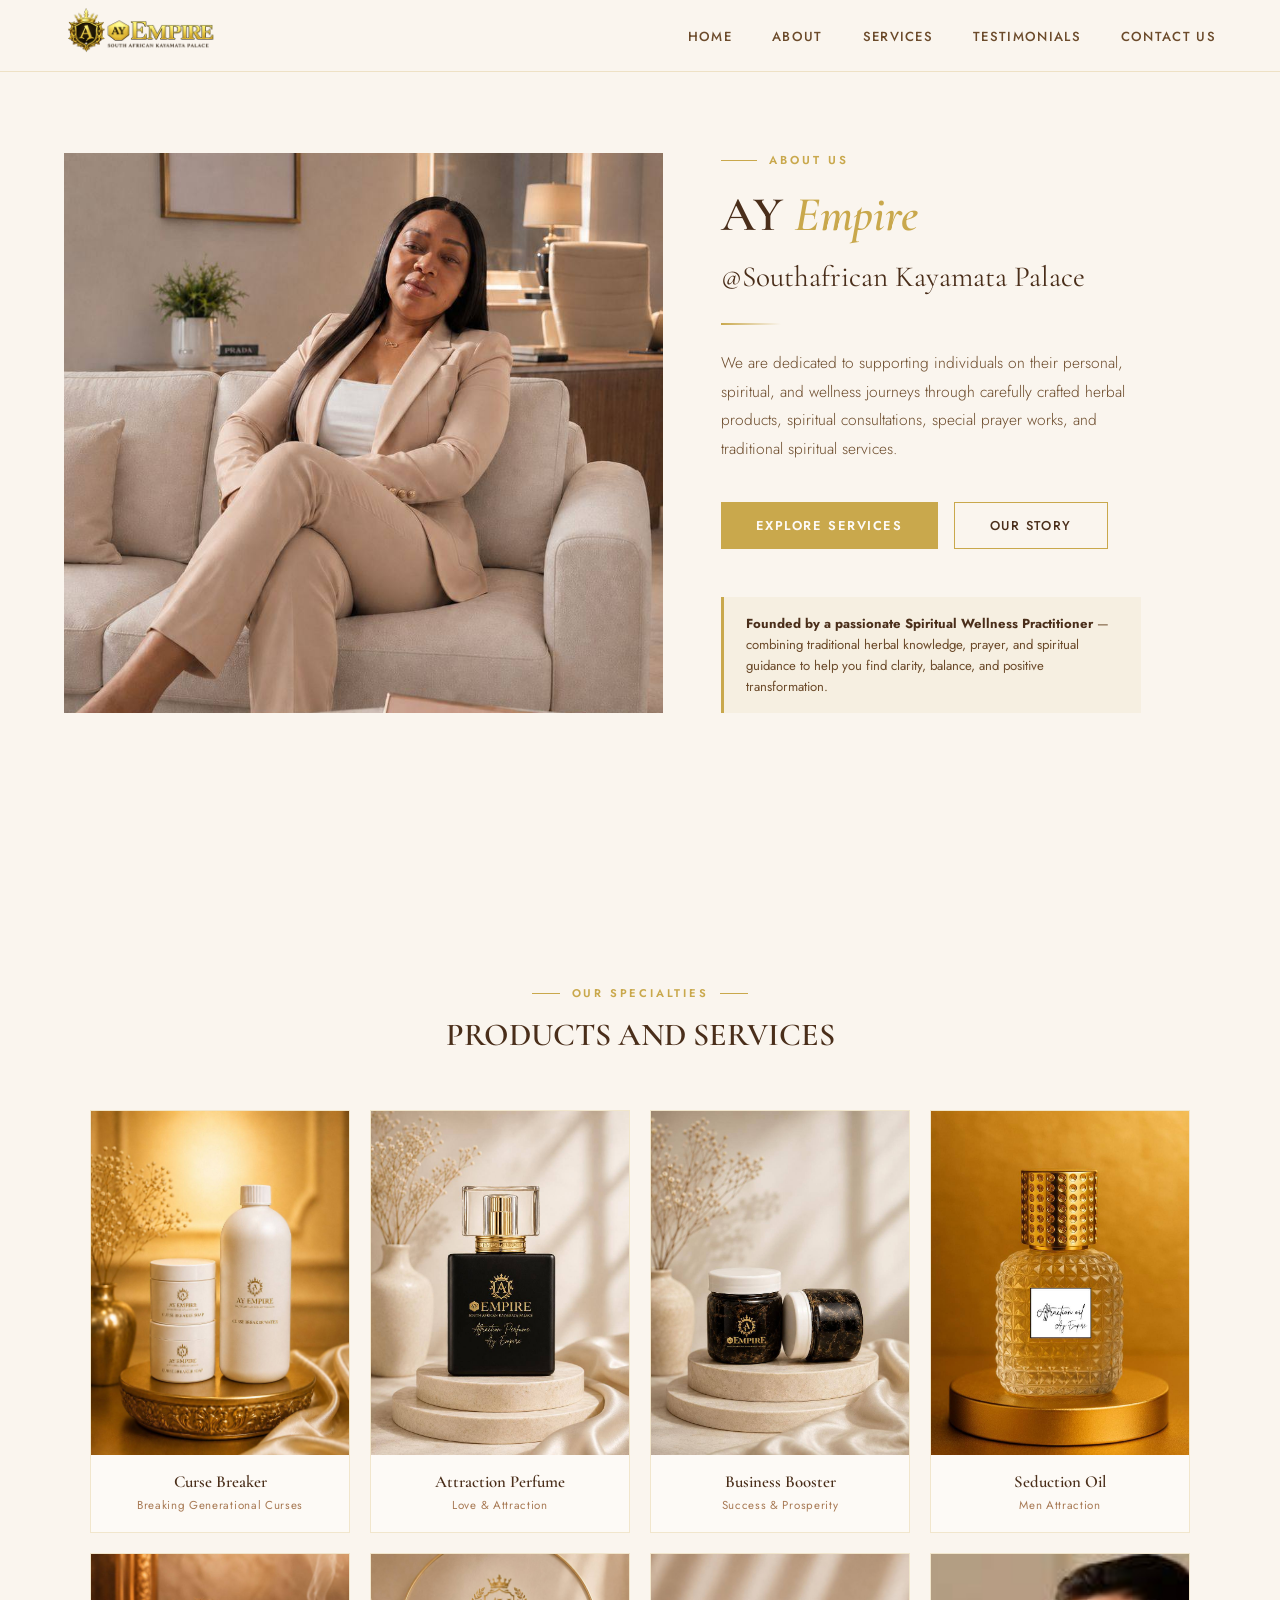
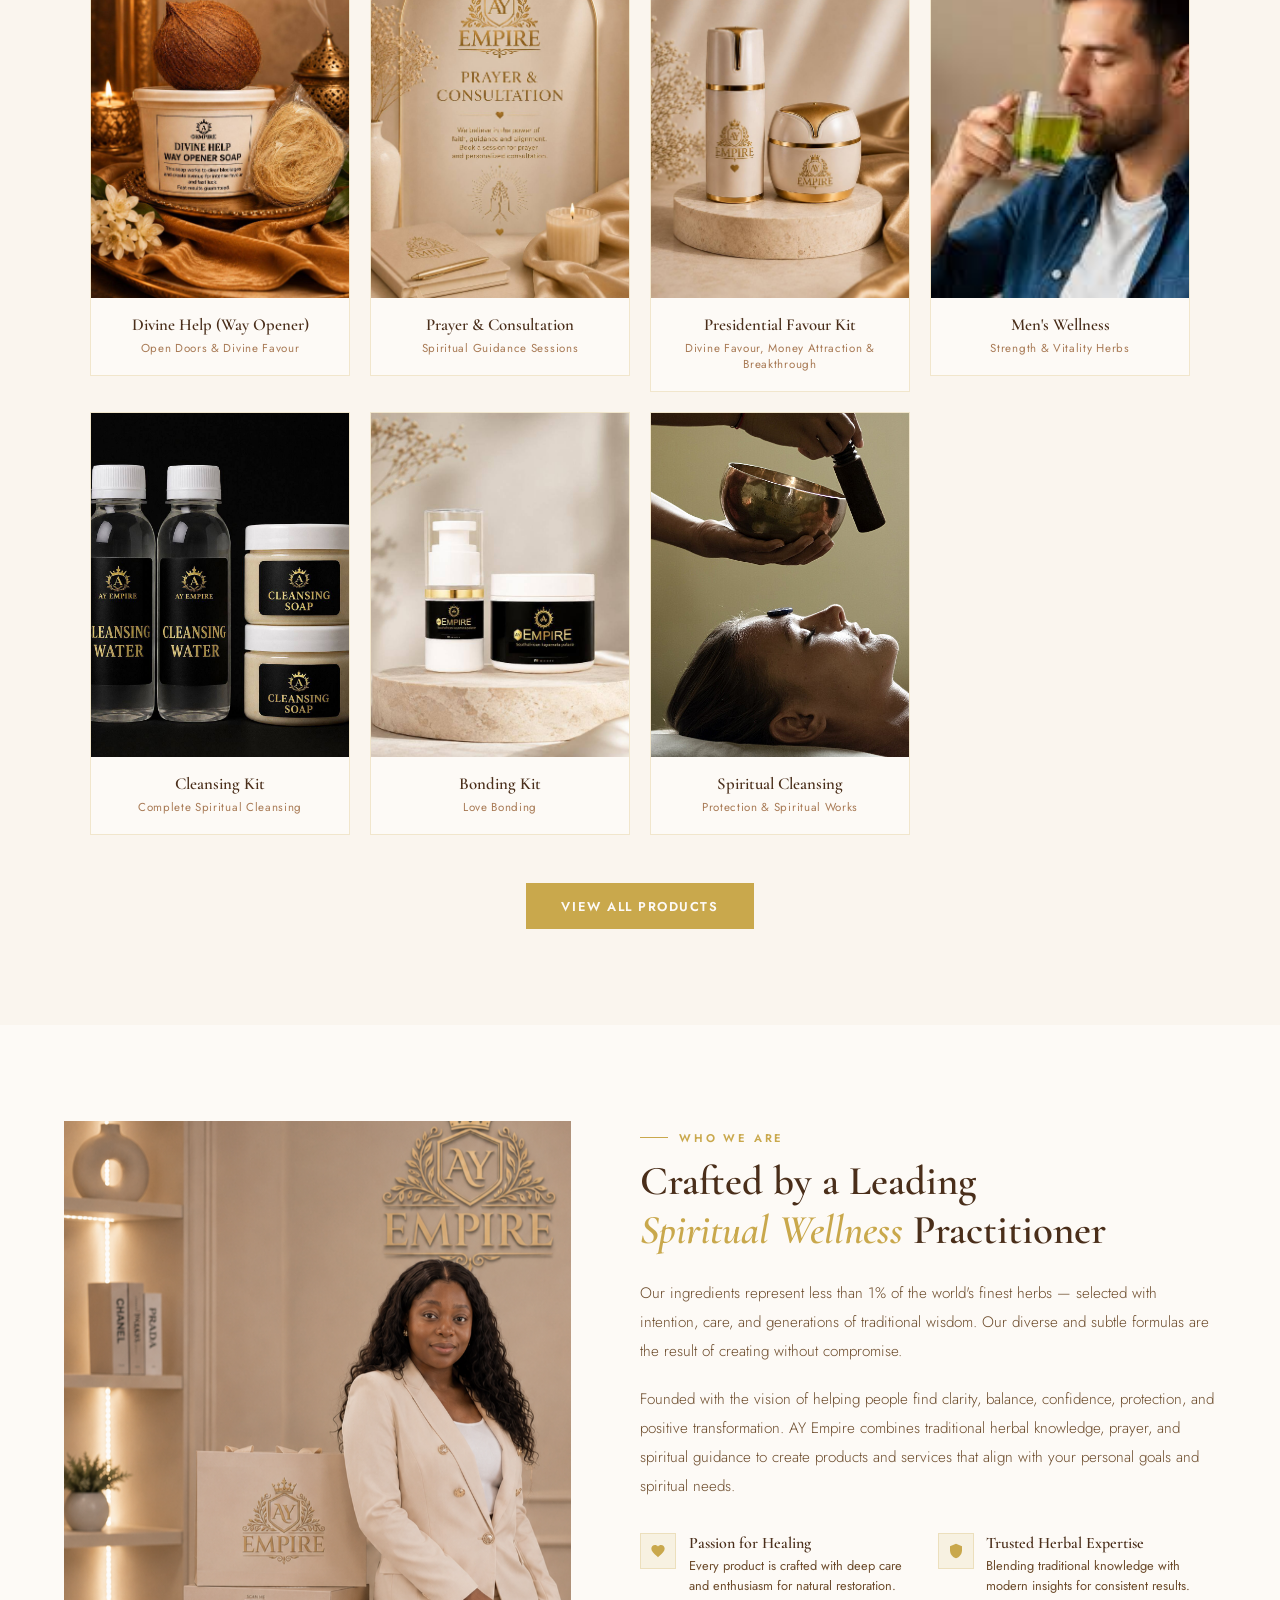
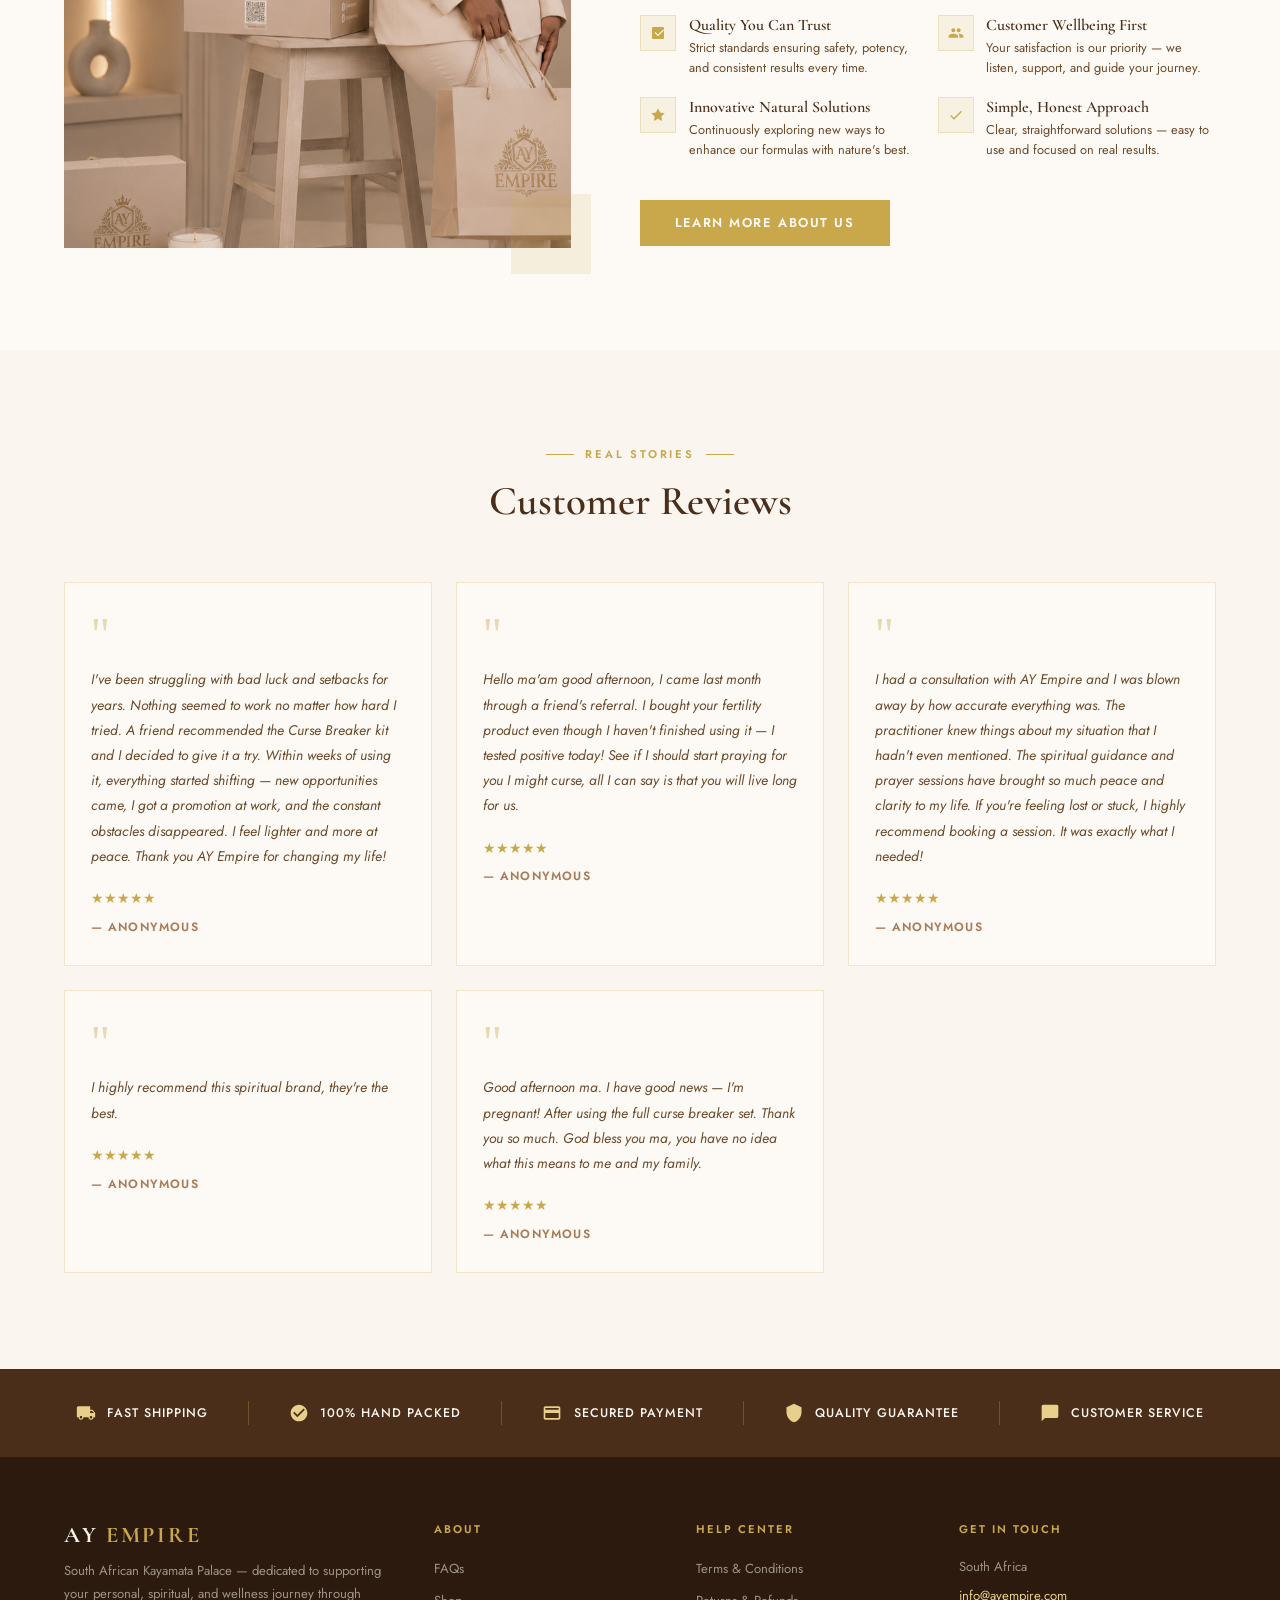
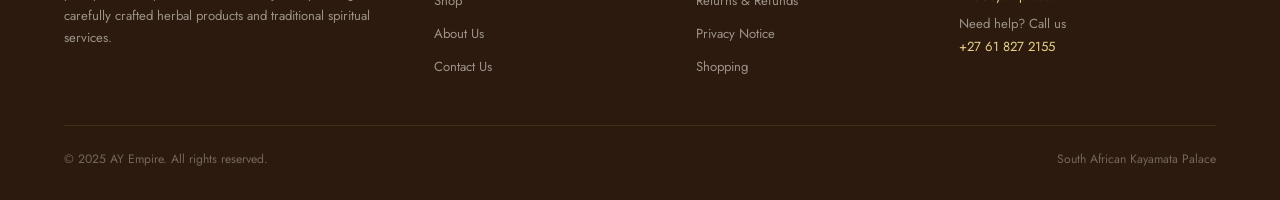
==== commit 394c6702: "Text codex fix" ====
--- a/index.html
+++ b/index.html
@@ -1,641 +1,44 @@
 <!DOCTYPE html>
 <html lang="en">
 <head>
-<meta charset="UTF-8">
-<meta name="google-site-verification" content="ofCz0pR4S5hlWHyT6DqNRs9AC0q8vkNyU7cjOBatm9s" />
-<meta name="viewport" content="width=device-width, initial-scale=1.0">
-
-<meta name="description" content="AY Empire offers authentic kayanmata products, spiritual items, personalized consultations, and wellness guidance for individuals seeking confidence, clarity, and personal growth.">
-
-<link rel="canonical" href="https://ayempire.com/">
-
-<!-- ADD THE SCHEMA SCRIPT HERE -->
-<script type="application/ld+json">
-{
-  "@context": "https://schema.org",
-  "@type": "Organization",
-  "name": "AY Empire",
-  "url": "https://ayempire.com",
-  "description": "AY Empire offers kayanmata products, spiritual items, consultations, and wellness guidance.",
-  "logo": "https://ayempire.com/images/logo.jpeg"
-}
-</script>
-
-<title>AY Empire | Kayanmata Products, Spiritual Consultations & Wellness Support</title>
-
-<link href="https://fonts.googleapis.com/css2?family=Cormorant+Garamond:ital,wght@0,400;0,500;0,600;0,700;1,400;1,500&family=Jost:wght@300;400;500;600&display=swap" rel="stylesheet">
-
-<style>
-  :root {
-    --cream: #F5EDE0;
-    --cream-light: #FAF5EE;
-    --gold: #C9A84C;
-    --gold-dark: #A8872E;
-    --gold-light: #E8D08A;
-    --brown: #4A2E1A;
-    --brown-mid: #7A5230;
-    --brown-light: #A87A55;
-    --white: #FDFAF6;
-    --text-dark: #2C1A0E;
-    --text-mid: #6B4A2A;
-    --border: rgba(201,168,76,0.25);
+  <meta charset="UTF-8">
+  <meta name="google-site-verification" content="ofCz0pR4S5hlWHyT6DqNRs9AC0q8vkNyU7cjOBatm9s" />
+  <meta name="viewport" content="width=device-width, initial-scale=1.0">
+  <meta name="description" content="AY Empire offers authentic kayanmata products, spiritual items, personalized consultations, and wellness guidance for individuals seeking confidence, clarity, and personal growth.">
+  <link rel="canonical" href="https://ayempire.com/">
+
+  <!-- Schema Markup -->
+  <script type="application/ld+json">
+  {
+    "@context": "https://schema.org",
+    "@type": "Organization",
+    "name": "AY Empire",
+    "url": "https://ayempire.com",
+    "description": "AY Empire offers kayanmata products, spiritual items, consultations, and wellness guidance.",
+    "logo": "https://ayempire.com/images/logo.jpeg"
   }
-
-  * { margin: 0; padding: 0; box-sizing: border-box; }
-
-  body {
-    font-family: 'Jost', sans-serif;
-    background: var(--cream-light);
-    color: var(--text-dark);
-    overflow-x: hidden;
-    width: 100%;
-  }
-
-  /* ======== NAVBAR ======== */
-  nav {
-    position: fixed; top: 0; left: 0; right: 0; z-index: 999;
-    background: rgba(250,245,238,0.96);
-    backdrop-filter: blur(12px);
-    border-bottom: 1px solid var(--border);
-    padding: 0 5%;
-    display: flex; align-items: center; justify-content: space-between;
-    height: 72px;
-  }
-  .nav-logo {
-    font-family: 'Cormorant Garamond', serif;
-    font-size: 1.45rem; font-weight: 700;
-    color: var(--brown); letter-spacing: 0.12em; text-transform: uppercase;
-    text-decoration: none;
-  }
-  .nav-logo span { color: var(--gold); }
-  .nav-links { display: flex; gap: 2.5rem; list-style: none; }
-  .nav-links a {
-    font-size: 0.82rem; font-weight: 500; letter-spacing: 0.1em;
-    text-transform: uppercase; color: var(--text-mid); text-decoration: none;
-    transition: color 0.25s;
-  }
-  .nav-links a:hover { color: var(--gold); }
-  .nav-cta {
-    background: var(--gold); color: var(--white) !important;
-    padding: 0.55rem 1.4rem; border-radius: 2px;
-    font-size: 0.78rem !important; letter-spacing: 0.1em;
-    transition: background 0.25s !important;
-  }
-  .nav-cta:hover { background: var(--gold-dark) !important; color: var(--white) !important; }
-  .hamburger { display: none; flex-direction: column; gap: 5px; cursor: pointer; }
-  .hamburger span { width: 24px; height: 2px; background: var(--brown); display: block; }
-
-  /* ======== HERO ======== */
-  .hero {
-    min-height: 100vh; display: flex;
-    flex-direction: row; align-items: stretch;
-    padding-top: 72px;
-    background: var(--cream-light);
-  }
-.hero-image-col {
-  width: 52%;
-  position: relative;
-  overflow: hidden;
-  min-height: 450px; /* Desktop height */
-}
-
-@media (max-width: 768px) {
-  .hero-image-col {
-    height: 55vh;
-    min-height: 400px; /* Mobile height */
-  }
-}
-  .hero-image-col img {
-    width: 100%; height: 100%; object-fit: cover;
-    object-position: center top;
-    display: block;
-  }
-  .hero-content-col {
-    width: 48%;
-    display: flex; flex-direction: column; justify-content: center;
-    padding: 5rem 6% 5rem 5%;
-    background: var(--cream-light);
-  }
-  .hero-eyebrow {
-    font-family: 'Jost', sans-serif;
-    font-size: 0.72rem; font-weight: 600;
-    letter-spacing: 0.25em; text-transform: uppercase;
-    color: var(--gold); margin-bottom: 1.2rem;
-    display: flex; align-items: center; gap: 0.8rem;
-  }
-  .hero-eyebrow::before {
-    content: ''; width: 36px; height: 1px; background: var(--gold);
-  }
-  .hero h1 {
-    font-family: 'Cormorant Garamond', serif;
-    font-size: clamp(2.4rem, 3.8vw, 3.6rem);
-    font-weight: 600; line-height: 1.15;
-    color: var(--brown); margin-bottom: 1.5rem;
-  }
-  .hero h1 em { color: var(--gold); font-style: italic; }
-  .hero-divider {
-    width: 60px; height: 2px;
-    background: linear-gradient(90deg, var(--gold), transparent);
-    margin-bottom: 1.5rem;
-  }
-  .hero p {
-    font-size: 0.97rem; font-weight: 300; line-height: 1.85;
-    color: var(--text-mid); margin-bottom: 2.4rem; max-width: 480px;
-  }
-  .hero-buttons { display: flex; gap: 1rem; flex-wrap: wrap; }
-  .btn-primary {
-    background: var(--gold);
-    color: var(--white);
-    padding: 0.85rem 2.2rem;
-    font-family: 'Jost', sans-serif;
-    font-size: 0.8rem; font-weight: 600;
-    letter-spacing: 0.12em; text-transform: uppercase;
-    text-decoration: none;
-    border: none; cursor: pointer;
-    transition: background 0.25s, transform 0.2s;
-    display: inline-block;
-  }
-  .btn-primary:hover { background: var(--gold-dark); transform: translateY(-1px); }
-  .btn-secondary {
-    background: transparent;
-    color: var(--brown);
-    padding: 0.82rem 2.2rem;
-    font-family: 'Jost', sans-serif;
-    font-size: 0.8rem; font-weight: 500;
-    letter-spacing: 0.12em; text-transform: uppercase;
-    text-decoration: none;
-    border: 1.5px solid var(--gold);
-    cursor: pointer;
-    transition: all 0.25s;
-    display: inline-block;
-  }
-  .btn-secondary:hover { background: var(--gold); color: var(--white); }
-  .hero-badge {
-    margin-top: 3rem;
-    padding: 1rem 1.4rem;
-    background: rgba(201,168,76,0.08);
-    border-left: 3px solid var(--gold);
-    font-size: 0.82rem; color: var(--text-mid); line-height: 1.6;
-    max-width: 420px;
-  }
-  .hero-badge strong { color: var(--brown); }
-
-  /* ======== SECTION SHARED ======== */
-  section { padding: 6rem 5%; overflow-x: hidden; }
-  .section-eyebrow {
-    font-size: 0.7rem; font-weight: 600;
-    letter-spacing: 0.25em; text-transform: uppercase;
-    color: var(--gold); margin-bottom: 0.9rem;
-    display: flex; align-items: center; gap: 0.7rem;
-  }
-  .section-eyebrow::before { content: ''; width: 28px; height: 1px; background: var(--gold); }
-  .section-title {
-    font-family: 'Cormorant Garamond', serif;
-    font-size: clamp(2rem, 3.2vw, 3rem);
-    font-weight: 600; color: var(--brown); line-height: 1.2;
-  }
-  .section-title em { color: var(--gold); font-style: italic; }
-
-  /* ======== TREATMENTS ======== */
-  .treatments { background: var(--cream-light); }
-  .treatments-header {
-    text-align: center; margin-bottom: 3.5rem;
-  }
-  .treatments-header .section-eyebrow { justify-content: center; }
-  .treatments-header .section-eyebrow::before { display: none; }
-  .treatments-grid {
-    display: grid;
-    grid-template-columns: repeat(auto-fill, minmax(200px, 1fr));
-    gap: 1.5rem;
-    max-width: 1100px; margin: 0 auto;
-  }
-  .treatment-card {
-    background: var(--white);
-    border: 1px solid var(--border);
-    overflow: hidden; text-align: center;
-    transition: transform 0.3s, box-shadow 0.3s;
-    cursor: pointer;
-  }
-  .treatment-card:hover {
-    transform: translateY(-4px);
-    box-shadow: 0 12px 40px rgba(74,46,26,0.12);
-  }
-  .treatment-img {
-    width: 100%; aspect-ratio: 3/4;
-    background: var(--cream);
-    display: flex; align-items: center; justify-content: center;
-    overflow: hidden; position: relative;
-  }
-  .treatment-img img {
-    width: 100%; height: 100%; object-fit: cover;
-  }
-  .treatment-placeholder {
-    width: 100%; height: 100%;
-    background: linear-gradient(135deg, var(--cream) 0%, #EDE0CE 100%);
-    display: flex; flex-direction: column;
-    align-items: center; justify-content: center;
-    gap: 0.6rem;
-  }
-  .treatment-placeholder-icon {
-    width: 44px; height: 44px;
-    background: var(--border);
-    border-radius: 50%;
-    display: flex; align-items: center; justify-content: center;
-  }
-  .treatment-placeholder-icon svg { width: 22px; height: 22px; fill: var(--gold); }
-  .treatment-placeholder-text {
-    font-size: 0.65rem; color: var(--brown-light);
-    letter-spacing: 0.08em; text-transform: uppercase;
-  }
-  .treatment-info { padding: 1rem 0.9rem 1.2rem; }
-  .treatment-name {
-    font-family: 'Cormorant Garamond', serif;
-    font-size: 1.05rem; font-weight: 600;
-    color: var(--brown); margin-bottom: 0.3rem;
-  }
-  .treatment-sub {
-    font-size: 0.72rem; color: var(--brown-light);
-    letter-spacing: 0.06em;
-  }
-  .treatments-cta { text-align: center; margin-top: 3rem; }
-
-  /* ======== ABOUT ======== */
-  .about { background: var(--white); }
-  .about-inner {
-    display: flex; gap: 6%; align-items: center;
-    max-width: 1200px; margin: 0 auto;
-  }
-  .about-image-wrap {
-    width: 44%; position: relative; flex-shrink: 0;
-  }
-  .about-img-placeholder {
-    width: 100%; aspect-ratio: 3/4;
-    background: linear-gradient(135deg, var(--cream) 0%, #E8D8C4 100%);
-    display: flex; flex-direction: column;
-    align-items: center; justify-content: center;
-    border: 1px solid var(--border);
-    gap: 1rem;
-  }
-  .about-img-placeholder svg { width: 56px; height: 56px; fill: var(--gold-light); }
-  .about-img-placeholder p {
-    font-size: 0.72rem; color: var(--brown-light);
-    letter-spacing: 0.1em; text-transform: uppercase;
-  }
-  .about-gold-accent {
-    position: absolute; bottom: -20px; right: -20px;
-    width: 80px; height: 80px;
-    background: var(--gold);
-    opacity: 0.15;
-  }
-  .about-content { flex: 1; }
-  .about-content .section-eyebrow { margin-bottom: 0.7rem; }
-  .about-content .section-title { margin-bottom: 1.5rem; }
-  .about-body {
-    font-size: 0.95rem; font-weight: 300; line-height: 1.9;
-    color: var(--text-mid); margin-bottom: 1.2rem;
-  }
-  .about-pillars {
-    display: grid; grid-template-columns: 1fr 1fr;
-    gap: 1.2rem; margin: 2rem 0 2.5rem;
-  }
-  .pillar {
-    display: flex; align-items: flex-start; gap: 0.8rem;
-  }
-  .pillar-icon {
-    width: 36px; height: 36px; flex-shrink: 0;
-    background: rgba(201,168,76,0.12);
-    border: 1px solid var(--border);
-    display: flex; align-items: center; justify-content: center;
-  }
-  .pillar-icon svg { width: 16px; height: 16px; fill: var(--gold); }
-  .pillar-text h4 {
-    font-family: 'Cormorant Garamond', serif;
-    font-size: 1rem; font-weight: 600;
-    color: var(--brown); margin-bottom: 0.2rem;
-  }
-  .pillar-text p { font-size: 0.8rem; color: var(--text-mid); line-height: 1.55; }
-
-  /* ======== REVIEWS ======== */
-  .reviews { background: var(--cream-light); }
-  .reviews-header { text-align: center; margin-bottom: 3.5rem; }
-  .reviews-header .section-eyebrow { justify-content: center; }
-  .reviews-header .section-eyebrow::before { display: none; }
-  .reviews-grid {
-    display: grid;
-    grid-template-columns: repeat(auto-fill, minmax(280px, 1fr));
-    gap: 1.5rem; max-width: 1200px; margin: 0 auto;
-  }
-  .review-card {
-    background: var(--white);
-    border: 1px solid var(--border);
-    padding: 1.8rem 1.6rem;
-    position: relative;
-  }
-  .review-quote {
-    font-size: 3rem; line-height: 1;
-    color: var(--gold); opacity: 0.4;
-    font-family: Georgia, serif;
-    margin-bottom: 0.5rem;
-  }
-  .review-text {
-    font-size: 0.875rem; line-height: 1.8;
-    color: var(--text-mid); font-style: italic;
-    margin-bottom: 1.2rem;
-  }
-  .review-stars { color: var(--gold); font-size: 0.85rem; margin-bottom: 0.6rem; }
-  .review-name {
-    font-size: 0.75rem; font-weight: 600;
-    letter-spacing: 0.1em; text-transform: uppercase;
-    color: var(--brown-light);
-  }
-
-  /* ======== TRUST STRIP ======== */
-  .trust-strip {
-    background: var(--brown);
-    padding: 2rem 5%;
-    display: flex; align-items: center;
-    justify-content: center; flex-wrap: wrap;
-    gap: 2.5rem;
-  }
-  .trust-item {
-    display: flex; align-items: center; gap: 0.7rem;
-    color: var(--cream-light);
-  }
-  .trust-item svg { width: 20px; height: 20px; fill: var(--gold-light); flex-shrink: 0; }
-  .trust-item span {
-    font-size: 0.78rem; font-weight: 500;
-    letter-spacing: 0.08em; text-transform: uppercase;
-  }
-  .trust-sep {
-    width: 1px; height: 24px;
-    background: rgba(201,168,76,0.3);
-  }
-
-  /* ======== FOOTER ======== */
-  footer {
-    background: var(--text-dark);
-    color: var(--cream-light);
-    padding: 4rem 5% 2rem;
-  }
-  .footer-grid {
-    display: grid;
-    grid-template-columns: 1.5fr 1fr 1fr 1.2fr;
-    gap: 3rem; margin-bottom: 3rem;
-  }
-  .footer-brand-name {
-    font-family: 'Cormorant Garamond', serif;
-    font-size: 1.4rem; font-weight: 700;
-    letter-spacing: 0.12em; text-transform: uppercase;
-    color: var(--cream-light); margin-bottom: 0.8rem;
-  }
-  .footer-brand-name span { color: var(--gold); }
-  .footer-tagline {
-    font-size: 0.82rem; line-height: 1.7;
-    color: rgba(250,245,238,0.55); margin-bottom: 1.5rem;
-  }
-  .footer-heading {
-    font-size: 0.7rem; font-weight: 600;
-    letter-spacing: 0.18em; text-transform: uppercase;
-    color: var(--gold); margin-bottom: 1.2rem;
-  }
-  .footer-links { list-style: none; display: flex; flex-direction: column; gap: 0.6rem; }
-  .footer-links a {
-    font-size: 0.82rem; color: rgba(250,245,238,0.55);
-    text-decoration: none; transition: color 0.2s;
-  }
-  .footer-links a:hover { color: var(--gold-light); }
-  .footer-contact p {
-    font-size: 0.82rem; color: rgba(250,245,238,0.55);
-    line-height: 1.7; margin-bottom: 0.4rem;
-  }
-  .footer-contact a { color: var(--gold-light); text-decoration: none; }
-  .footer-bottom {
-    border-top: 1px solid rgba(201,168,76,0.15);
-    padding-top: 1.5rem;
-    display: flex; align-items: center; justify-content: space-between;
-    flex-wrap: wrap; gap: 1rem;
-  }
-  .footer-copy {
-    font-size: 0.76rem; color: rgba(250,245,238,0.35);
-  }
-
-  /* ======== TELEGRAM BUTTON ======== */
-  /* ======== WHATSAPP FLOAT BUTTON ======== */
-  .telegram-float {
-    position: fixed; bottom: 32px; right: 32px; z-index: 1000;
-    display: flex; align-items: center; gap: 0.7rem;
-    background: #25D366; color: #fff;
-    padding: 0.75rem 1.3rem;
-    text-decoration: none;
-    font-size: 0.8rem; font-weight: 600;
-    letter-spacing: 0.06em;
-    box-shadow: 0 6px 24px rgba(37,211,102,0.4);
-    transition: transform 0.2s, box-shadow 0.2s;
-  }
-  .telegram-float:hover {
-    transform: translateY(-3px);
-    box-shadow: 0 10px 32px rgba(37,211,102,0.5);
-  }
-  .telegram-float svg { width: 20px; height: 20px; fill: #fff; }
-
-  /* ======== MOBILE ======== */
-  @media (max-width: 900px) {
-    .hero { flex-direction: column; }
-    .hero-image-col { width: 100%; min-height: 350px; }
-    .hero-content-col { width: 100%; padding: 3rem 6%; }
-    .about-inner { flex-direction: column; }
-    .about-image-wrap { width: 100%; margin-bottom: 2rem; }
-    .footer-grid { grid-template-columns: 1fr 1fr; }
-    .nav-links { display: none; flex-direction: column; }
-    .hamburger { display: flex; }
-  }
-  
-  @media (max-width: 768px) {
-    body { overflow-x: hidden; }
-    .treatments-grid { 
-      grid-template-columns: repeat(2, 1fr);
-      gap: 0.8rem;
-      padding: 0 0.5rem;
-    }
-    .treatment-card { width: 100%; }
-    .treatment-name { font-size: 0.9rem; }
-    .treatment-sub { font-size: 0.65rem; }
-    .about-pillars { grid-template-columns: 1fr; }
-    .trust-sep { display: none; }
-    .trust-strip { gap: 1rem; padding: 1rem 5%; }
-    .trust-item span { font-size: 0.7rem; }
-    .hero-buttons { flex-direction: column; width: 100%; }
-    .btn-primary, .btn-secondary { text-align: center; width: 100%; }
-    section { padding: 3rem 4%; }
-    .footer-grid { grid-template-columns: 1fr; gap: 1.5rem; }
-    .hero-image-col { height: 55vh; min-height: 400px; }
-    .hero-image-col img { object-position: center 45%; }
-    .telegram-float { bottom: 16px; right: 16px; padding: 0.5rem 1rem; font-size: 0.7rem; }
-    .hero h1 { font-size: 2rem; }
-    .hero p { font-size: 0.9rem; }
-    .section-title { font-size: 1.8rem; }
-    .reviews-grid { grid-template-columns: 1fr; padding: 0 0.5rem; }
-    .review-card { padding: 1.2rem; }
-    .about-body { font-size: 0.9rem; }
-  }
-  
-  @media (max-width: 480px) {
-    .treatments-grid { gap: 0.5rem; }
-    .treatment-info { padding: 0.5rem; }
-    .treatment-name { font-size: 0.8rem; }
-    .hero-content-col { padding: 2rem 5%; }
-    .hero-badge { font-size: 0.75rem; padding: 0.8rem; }
-  }
- .treatments-grid {
-  display: grid;
-  grid-template-columns: repeat(auto-fill, minmax(250px, 1fr));
-  gap: 20px;
-}
-
-@media (max-width: 768px) {
-  .treatments-grid {
-    grid-template-columns: repeat(2, 1fr);
-  }
-}
-/* Add this to your existing CSS */
-
-@media (max-width: 768px) {
-  .span-2-mobile {
-    grid-column: span 2;
-    grid-row: span 2;
-  }
-  
-  .span-2-mobile .treatment-img {
-    aspect-ratio: 3/2;
-    height: auto;
-  }
-  
-  .span-2-mobile .treatment-img img {
-    width: 100%;
-    height: 100%;
-    object-fit: cover;
-  }
-}
-/* TIKTOK FLOAT BUTTON */
-.tiktok-float {
-  position: fixed;
-  bottom: 100px;
-  right: 32px;
-  z-index: 1000;
-  display: flex;
-  align-items: center;
-  gap: 0.7rem;
-  background: #000000;
-  color: #fff;
-  padding: 0.75rem 1.3rem;
-  text-decoration: none;
-  font-size: 0.8rem;
-  font-weight: 600;
-  letter-spacing: 0.06em;
-  border-radius: 50px;
-  box-shadow: 0 6px 24px rgba(0, 0, 0, 0.4);
-  transition: transform 0.2s, box-shadow 0.2s;
-}
-.tiktok-float:hover {
-  transform: translateY(-3px);
-  box-shadow: 0 10px 32px rgba(0, 0, 0, 0.5);
-}
-.tiktok-float svg {
-  width: 20px;
-  height: 20px;
-  fill: #fff;
-}
-
-/* Adjust WhatsApp button position */
-.telegram-float {
-  bottom: 32px;
-}
-
-/* Mobile adjustments */
-@media (max-width: 768px) {
-  .tiktok-float {
-    bottom: 85px;
-    right: 16px;
-    padding: 0.5rem 1rem;
-    font-size: 0.7rem;
-  }
-  .telegram-float {
-    bottom: 16px;
-    right: 16px;
-    padding: 0.5rem 1rem;
-    font-size: 0.7rem;
-  }
-}
-/* INSTAGRAM FLOAT BUTTON */
-.instagram-float {
-  position: fixed;
-  bottom: 168px;
-  right: 32px;
-  z-index: 1000;
-  display: flex;
-  align-items: center;
-  gap: 0.7rem;
-  background: #E4405F;
-  color: #fff;
-  padding: 0.75rem 1.3rem;
-  text-decoration: none;
-  font-size: 0.8rem;
-  font-weight: 600;
-  letter-spacing: 0.06em;
-  border-radius: 50px;
-  box-shadow: 0 6px 24px rgba(228, 64, 95, 0.4);
-  transition: transform 0.2s, box-shadow 0.2s;
-}
-.instagram-float:hover {
-  transform: translateY(-3px);
-  box-shadow: 0 10px 32px rgba(228, 64, 95, 0.5);
-}
-.instagram-float svg {
-  width: 20px;
-  height: 20px;
-  fill: #fff;
-}
-
-/* Adjust TikTok button position */
-.tiktok-float {
-  bottom: 100px;
-}
-
-/* Mobile adjustments */
-@media (max-width: 768px) {
-  .instagram-float {
-    bottom: 145px;
-    right: 16px;
-    padding: 0.5rem 1rem;
-    font-size: 0.7rem;
-  }
-  .tiktok-float {
-    bottom: 85px;
-    right: 16px;
-    padding: 0.5rem 1rem;
-    font-size: 0.7rem;
-  }
-  .telegram-float {
-    bottom: 16px;
-    right: 16px;
-    padding: 0.5rem 1rem;
-    font-size: 0.7rem;
-  }
-}
-
-</style>
+  </script>
+
+  <title>AY Empire | Kayanmata Products, Spiritual Consultations & Wellness Support</title>
+
+  <!-- Fonts -->
+  <link href="https://fonts.googleapis.com/css2?family=Cormorant+Garamond:ital,wght@0,400;0,500;0,600;0,700;1,400;1,500&family=Jost:wght@300;400;500;600&display=swap" rel="stylesheet">
+
+  <link rel="stylesheet" href="css/style.css">
 </head>
 <body>
 
 <!-- NAVBAR -->
 <nav>
-<a href="#" class="nav-logo">AY <span>Empire</span></a>  
+<a href="index.html" class="nav-logo">
+  <img src="images/logo.png" alt="AY Empire" style="height: 120px; width: auto; vertical-align: middle; margin-top: 4px; margin-left: -10px;">
+</a>
   <ul class="nav-links">
     <li><a href="#">Home</a></li>
     <li><a href="#about">About</a></li>
     <li><a href="#treatments">Services</a></li>
     <li><a href="#reviews">Testimonials</a></li>
-    <li><a href="#" class="nav-cta">Contact</a></li>
+    <li><a href="contact.html">Contact Us</a></li>
   </ul>
   <div class="hamburger">
     <span></span><span></span><span></span>
@@ -675,131 +78,154 @@
 
   <div class="treatments-grid">
 
-<!-- Card 1 -->
-<div class="treatment-card">
-  <div class="treatment-img">
-    <img src="images/curse.jpg" alt="Curse Breaker" style="width: 100%; height: 100%; object-fit: cover;">
-  </div>
-  <div class="treatment-info">
-    <div class="treatment-name">Curse Breaker</div>
-    <div class="treatment-sub">Breaking Generational Curses</div>
-  </div>
-</div>
-
-<!-- Card 2 -->
-<div class="treatment-card">
-  <div class="treatment-img">
-    <img src="images/treatment.jpg" alt="Spiritual Cleansing" style="width: 100%; height: 100%; object-fit: cover;">
-  </div>
-  <div class="treatment-info">
-    <div class="treatment-name">Attraction perfume</div>
-    <div class="treatment-sub">Love &amp; attraction</div>
-  </div>
-</div>
-
-<!-- Card 3 -->
-<div class="treatment-card">
-  <div class="treatment-img">
-    <img src="images/kayanmata.jpg" alt="Kayamata Products" style="width: 100%; height: 100%; object-fit: cover;">
-  </div>
-  <div class="treatment-info">
-    <div class="treatment-name">Business Booster</div>
-    <div class="treatment-sub">Success &amp; Prosperity</div>
-  </div>
-</div>
-
-<!-- Card 4 -->
-<div class="treatment-card">
-  <div class="treatment-img">
-    <img src="images/attraction.jpg" alt="Attraction Perfume" style="width: 100%; height: 100%; object-fit: cover;">
-  </div>
-  <div class="treatment-info">
-    <div class="treatment-name">Seduction Oil</div>
-    <div class="treatment-sub">Men Attraction</div>
-  </div>
-</div>
-
-<!-- Card 5 -->
-<div class="treatment-card">
-  <div class="treatment-img">
-    <img src="images/wayopener.jpg" alt="Divine Help Way Opener" style="width: 100%; height: 100%; object-fit: cover;">
-  </div>
-  <div class="treatment-info">
-    <div class="treatment-name">Divine Help (Way Opener)</div>
-    <div class="treatment-sub">Open Doors &amp; Divine Favour</div>
-  </div>
-</div>
-
-  <!-- Card 6 -->
-<div class="treatment-card">
-  <div class="treatment-img">
-    <img src="images/consult.jpg" alt="Prayer &amp; Consultation" style="width: 100%; height: 100%; object-fit: cover;">
-  </div>
-  <div class="treatment-info">
-    <div class="treatment-name">Prayer &amp; Consultation</div>
-    <div class="treatment-sub">Spiritual Guidance Sessions</div>
-  </div>
-</div>
-
-<!-- Card 7 -->
-<div class="treatment-card">
-  <div class="treatment-img">
-    <img src="images/favourr.jpg" alt="Favour Kit" style="width: 100%; height: 100%; object-fit: cover;">
-  </div>
-  <div class="treatment-info">
-    <div class="treatment-name">Presidential Favour Kit</div>
-    <div class="treatment-sub">Divine Favour, money attraction &amp; Breakthrough</div>
-  </div>
-</div>
-
-<!-- Card 8 -->
-<div class="treatment-card">
-  <div class="treatment-img">
-    <img src="images/wellness.jfif" alt="Men's Wellness" style="width: 100%; height: 100%; object-fit: cover;">
-  </div>
-  <div class="treatment-info">
-    <div class="treatment-name">Men's Wellness</div>
-    <div class="treatment-sub">Strength &amp; Vitality Herbs</div>
-  </div>
-</div>
-
-<!-- Card 9 - Cleansing Kit -->
-<div class="treatment-card">
-  <div class="treatment-img">
-    <img src="images/cleansingkit.jpg" alt="Cleansing Kit" style="width: 100%; height: 100%; object-fit: cover;">
-  </div>
-  <div class="treatment-info">
-    <div class="treatment-name">Cleansing Kit</div>
-    <div class="treatment-sub">Complete Spiritual Cleansing</div>
-  </div>
-</div>
-
-<!-- Card 10 - Bonding Kit -->
-<div class="treatment-card">
-  <div class="treatment-img">
-    <img src="images/favour.jpg" alt="Bonding Kit" style="width: 100%; height: 100%; object-fit: cover;">
-  </div>
-  <div class="treatment-info">
-    <div class="treatment-name">Bonding Kit</div>
-    <div class="treatment-sub">Love Bonding</div>
-  </div>
-</div>
-
-<!-- Card 9 - Spiritual Cleansing (spans 2 columns on mobile) -->
-<div class="treatment-card span-2-mobile">
-  <div class="treatment-img">
-    <img src="images/cleansing.jpg" alt="Spiritual Cleansing" style="width: 100%; height: 100%; object-fit: cover;">
-  </div>
-  <div class="treatment-info">
-    <div class="treatment-name">Spiritual Cleansing</div>
-    <div class="treatment-sub">Protection &amp; Spiritual Works</div>
-  </div>
-</div>
+
+  <!-- Card 1 - Curse Breaker -->
+  <a href="product.html?id=curse-breaker" class="treatment-card-link">
+    <div class="treatment-card">
+      <div class="treatment-img">
+        <img src="images/curse.jpg" alt="Curse Breaker" style="width: 100%; height: 100%; object-fit: cover;">
+      </div>
+      <div class="treatment-info">
+        <div class="treatment-name">Curse Breaker</div>
+        <div class="treatment-sub">Breaking Generational Curses</div>
+      </div>
+    </div>
+  </a>
+
+  <!-- Card 2 - Attraction Perfume -->
+  <a href="product.html?id=attraction-perfume" class="treatment-card-link">
+    <div class="treatment-card">
+      <div class="treatment-img">
+        <img src="images/treatment.jpg" alt="Attraction Perfume" style="width: 100%; height: 100%; object-fit: cover;">
+      </div>
+      <div class="treatment-info">
+        <div class="treatment-name">Attraction Perfume</div>
+        <div class="treatment-sub">Love &amp; Attraction</div>
+      </div>
+    </div>
+  </a>
+
+  <!-- Card 3 - Business Booster -->
+  <a href="product.html?id=business-booster" class="treatment-card-link">
+    <div class="treatment-card">
+      <div class="treatment-img">
+        <img src="images/kayanmata.jpg" alt="Business Booster" style="width: 100%; height: 100%; object-fit: cover;">
+      </div>
+      <div class="treatment-info">
+        <div class="treatment-name">Business Booster</div>
+        <div class="treatment-sub">Success &amp; Prosperity</div>
+      </div>
+    </div>
+  </a>
+
+  <!-- Card 4 - Seduction Oil -->
+  <a href="product.html?id=seduction-oil" class="treatment-card-link">
+    <div class="treatment-card">
+      <div class="treatment-img">
+        <img src="images/attraction.jpg" alt="Seduction Oil" style="width: 100%; height: 100%; object-fit: cover;">
+      </div>
+      <div class="treatment-info">
+        <div class="treatment-name">Seduction Oil</div>
+        <div class="treatment-sub">Men Attraction</div>
+      </div>
+    </div>
+  </a>
+
+  <!-- Card 5 - Divine Help -->
+  <a href="product.html?id=divine-help" class="treatment-card-link">
+    <div class="treatment-card">
+      <div class="treatment-img">
+        <img src="images/wayopener.jpg" alt="Divine Help Way Opener" style="width: 100%; height: 100%; object-fit: cover;">
+      </div>
+      <div class="treatment-info">
+        <div class="treatment-name">Divine Help (Way Opener)</div>
+        <div class="treatment-sub">Open Doors &amp; Divine Favour</div>
+      </div>
+    </div>
+  </a>
+
+  <!-- Card 6 - Prayer & Consultation -->
+  <a href="product.html?id=prayer-consultation" class="treatment-card-link">
+    <div class="treatment-card">
+      <div class="treatment-img">
+        <img src="images/consult.jpg" alt="Prayer & Consultation" style="width: 100%; height: 100%; object-fit: cover;">
+      </div>
+      <div class="treatment-info">
+        <div class="treatment-name">Prayer &amp; Consultation</div>
+        <div class="treatment-sub">Spiritual Guidance Sessions</div>
+      </div>
+    </div>
+  </a>
+
+  <!-- Card 7 - Presidential Favour Kit -->
+  <a href="product.html?id=presidential-favour" class="treatment-card-link">
+    <div class="treatment-card">
+      <div class="treatment-img">
+        <img src="images/favourr.jpg" alt="Presidential Favour Kit" style="width: 100%; height: 100%; object-fit: cover;">
+      </div>
+      <div class="treatment-info">
+        <div class="treatment-name">Presidential Favour Kit</div>
+        <div class="treatment-sub">Divine Favour, Money Attraction &amp; Breakthrough</div>
+      </div>
+    </div>
+  </a>
+
+  <!-- Card 8 - Men's Wellness -->
+  <a href="product.html?id=mens-wellness" class="treatment-card-link">
+    <div class="treatment-card">
+      <div class="treatment-img">
+        <img src="images/wellness.jfif" alt="Men's Wellness" style="width: 100%; height: 100%; object-fit: cover;">
+      </div>
+      <div class="treatment-info">
+        <div class="treatment-name">Men's Wellness</div>
+        <div class="treatment-sub">Strength &amp; Vitality Herbs</div>
+      </div>
+    </div>
+  </a>
+
+  <!-- Card 9 - Cleansing Kit -->
+  <a href="product.html?id=cleansing-kit" class="treatment-card-link">
+    <div class="treatment-card">
+      <div class="treatment-img">
+        <img src="images/cleansingkit.jpg" alt="Cleansing Kit" style="width: 100%; height: 100%; object-fit: cover;">
+      </div>
+      <div class="treatment-info">
+        <div class="treatment-name">Cleansing Kit</div>
+        <div class="treatment-sub">Complete Spiritual Cleansing</div>
+      </div>
+    </div>
+  </a>
+
+  <!-- Card 10 - Bonding Kit -->
+  <a href="product.html?id=bonding-kit" class="treatment-card-link">
+    <div class="treatment-card">
+      <div class="treatment-img">
+        <img src="images/favour.jpg" alt="Bonding Kit" style="width: 100%; height: 100%; object-fit: cover;">
+      </div>
+      <div class="treatment-info">
+        <div class="treatment-name">Bonding Kit</div>
+        <div class="treatment-sub">Love Bonding</div>
+      </div>
+    </div>
+  </a>
+
+  <!-- Card 11 - Spiritual Cleansing (spans 2 columns on mobile) -->
+  <a href="product.html?id=spiritual-cleansing" class="treatment-card-link span-2-mobile-link">
+    <div class="treatment-card span-2-mobile">
+      <div class="treatment-img">
+        <img src="images/cleansing.jpg" alt="Spiritual Cleansing" style="width: 100%; height: 100%; object-fit: cover;">
+      </div>
+      <div class="treatment-info">
+        <div class="treatment-name">Spiritual Cleansing</div>
+        <div class="treatment-sub">Protection &amp; Spiritual Works</div>
+      </div>
+    </div>
+  </a>
 
 </div> <!-- Close treatments-grid -->
 
 <div class="treatments-cta">
-  <a href="#" class="btn-primary">View All Products</a>
+  <a href="shop.html" class="btn-primary">View All Products</a>
 </div>
 </section>
 
@@ -978,9 +404,9 @@
       <div class="footer-heading">About</div>
       <ul class="footer-links">
         <li><a href="#">FAQs</a></li>
-        <li><a href="#">Shop</a></li>
-        <li><a href="#">About Us</a></li>
-        <li><a href="#">Contact Us</a></li>
+        <li><a href="shop.html">Shop</a></li>
+        <li><a href="index.html#about">About Us</a></li>
+        <li><a href="contact.html">Contact Us</a></li>
       </ul>
     </div>
     <div>
@@ -1005,55 +431,14 @@
   </div>
 </footer>
 
-<!-- INSTAGRAM FLOAT BUTTON -->
-<a href="https://www.instagram.com/southafrican_kayamata_palace?igsh=MWVpY2pibTVlemZhag%3D%3D&utm_source=qr" target="_blank" class="instagram-float" aria-label="View our IG page">
-  <svg viewBox="0 0 24 24" fill="white">
-    <path d="M12 2.163c3.204 0 3.584.012 4.85.07 3.252.148 4.771 1.691 4.919 4.919.058 1.265.069 1.645.069 4.849 0 3.205-.012 3.584-.069 4.849-.149 3.225-1.664 4.771-4.919 4.919-1.266.058-1.644.07-4.85.07-3.204 0-3.584-.012-4.849-.07-3.26-.149-4.771-1.699-4.919-4.92-.058-1.265-.07-1.644-.07-4.849 0-3.204.013-3.583.07-4.849.149-3.227 1.664-4.771 4.919-4.919 1.266-.057 1.645-.069 4.849-.069zM12 0C8.741 0 8.333.014 7.053.072 2.695.272.273 2.69.073 7.052.014 8.333 0 8.741 0 12c0 3.259.014 3.668.072 4.948.2 4.358 2.618 6.78 6.98 6.98C8.333 23.986 8.741 24 12 24c3.259 0 3.668-.014 4.948-.072 4.354-.2 6.782-2.618 6.979-6.98.059-1.28.073-1.689.073-4.948 0-3.259-.014-3.667-.072-4.947-.196-4.354-2.617-6.78-6.979-6.98C15.668.014 15.259 0 12 0zm0 5.838a6.162 6.162 0 100 12.324 6.162 6.162 0 000-12.324zM12 16a4 4 0 110-8 4 4 0 010 8zm6.406-11.845a1.44 1.44 0 100 2.881 1.44 1.44 0 000-2.881z"/>
-  </svg>
-  View our IG page
-</a>
-
-<!-- TIKTOK FLOAT BUTTON -->
-<a href="https://www.tiktok.com/@southafrican_kayamata_?_r=1&_t=ZS-97LFaBHtfKX" target="_blank" class="tiktok-float" aria-label="Follow us on TikTok">
-  <svg viewBox="0 0 24 24" fill="white">
-    <path d="M19.59 6.69a4.83 4.83 0 01-3.77-4.25V2h-3.45v13.67a2.89 2.89 0 01-5.2 1.74 2.89 2.89 0 012.31-4.64 2.93 2.93 0 01.88.13V9.4a6.84 6.84 0 00-.88-.05 6.34 6.34 0 00-6.33 6.33A6.34 6.34 0 009.32 21.5a6.34 6.34 0 006.33-6.33v-3.48a10.71 10.71 0 006.23 2.11V11.5a6.34 6.34 0 01-2.29-4.81z"/>
-  </svg>
-  Follow us on TikTok
-</a>
-
-<!-- WHATSAPP FLOAT BUTTON -->
-<a href="https://wa.me/message/FB7FUV772WMUE1" target="_blank" class="telegram-float" aria-label="Chat on WhatsApp">
-  <svg viewBox="0 0 24 24"><path d="M17.472 14.382c-.297-.149-1.758-.867-2.03-.967-.273-.099-.471-.148-.67.15-.197.297-.767.966-.94 1.164-.173.199-.347.223-.644.075-.297-.15-1.255-.463-2.39-1.475-.883-.788-1.48-1.761-1.653-2.059-.173-.297-.018-.458.13-.606.134-.133.298-.347.446-.52.149-.174.198-.298.298-.497.099-.198.05-.371-.025-.52-.075-.149-.669-1.612-.916-2.207-.242-.579-.487-.5-.669-.51-.173-.008-.371-.01-.57-.01-.198 0-.52.074-.792.372-.272.297-1.04 1.016-1.04 2.479 0 1.462 1.065 2.875 1.213 3.074.149.198 2.096 3.2 5.077 4.487.709.306 1.262.489 1.694.625.712.227 1.36.195 1.871.118.571-.085 1.758-.719 2.006-1.413.248-.694.248-1.289.173-1.413-.074-.124-.272-.198-.57-.347m-5.421 7.403h-.004a9.87 9.87 0 01-5.031-1.378l-.361-.214-3.741.982.998-3.648-.235-.374a9.86 9.86 0 01-1.51-5.26c.001-5.45 4.436-9.884 9.888-9.884 2.64 0 5.122 1.03 6.988 2.898a9.825 9.825 0 012.893 6.994c-.003 5.45-4.437 9.884-9.885 9.884m8.413-18.297A11.815 11.815 0 0012.05 0C5.495 0 .16 5.335.157 11.892c0 2.096.547 4.142 1.588 5.945L.057 24l6.305-1.654a11.882 11.882 0 005.683 1.448h.005c6.554 0 11.89-5.335 11.893-11.893a11.821 11.821 0 00-3.48-8.413z"/></svg>
-  Chat us on WhatsApp
-</a>
-
-<script>
-  // Smooth scroll for anchor links
-  document.querySelectorAll('a[href^="#"]').forEach(anchor => {
-    anchor.addEventListener('click', function(e) {
-      const target = this.getAttribute('href');
-      if (target && target !== '#' && document.querySelector(target)) {
-        e.preventDefault();
-        document.querySelector(target).scrollIntoView({ behavior: 'smooth' });
-      }
-    });
-  });
-  // Hamburger placeholder
-  document.querySelector('.hamburger')?.addEventListener('click', function() {
-    const links = document.querySelector('.nav-links');
-    if (links.style.display === 'flex') {
-      links.style.display = 'none';
-    } else {
-      links.style.display = 'flex';
-      links.style.position = 'absolute';
-      links.style.top = '72px';
-      links.style.left = '0'; links.style.right = '0';
-      links.style.background = 'var(--cream-light)';
-      links.style.padding = '1.5rem 5%';
-      links.style.borderBottom = '1px solid var(--border)';
-    }
-  });
-</script>
+
+<!-- Toast Notification -->
+<div id="toast" class="toast">
+  <div class="toast-icon">✅</div>
+  <div class="toast-message" id="toast-message">Item added to cart!</div>
+</div>
+
+<script src="js/main.js"></script>
 
 </body>
 </html>
--- a/css/style.css
+++ b/css/style.css
@@ -0,0 +1,3015 @@
+  :root {
+    --cream: #F5EDE0;
+    --cream-light: #FAF5EE;
+    --gold: #C9A84C;
+    --gold-dark: #A8872E;
+    --gold-light: #E8D08A;
+    --brown: #4A2E1A;
+    --brown-mid: #7A5230;
+    --brown-light: #A87A55;
+    --white: #FDFAF6;
+    --text-dark: #2C1A0E;
+    --text-mid: #6B4A2A;
+    --border: rgba(201,168,76,0.25);
+  }
+
+  * { margin: 0; padding: 0; box-sizing: border-box; }
+
+  body {
+    font-family: 'Jost', sans-serif;
+    background: var(--cream-light);
+    color: var(--text-dark);
+    overflow-x: hidden;
+    width: 100%;
+  }
+
+  /* ======== NAVBAR ======== */
+  nav {
+    position: fixed; top: 0; left: 0; right: 0; z-index: 999;
+    background: rgba(250,245,238,0.96);
+    backdrop-filter: blur(12px);
+    border-bottom: 1px solid var(--border);
+    padding: 0 5%;
+    display: flex; align-items: center; justify-content: space-between;
+    height: 72px;
+  }
+  .nav-logo {
+    font-family: 'Cormorant Garamond', serif;
+    font-size: 1.45rem; font-weight: 700;
+    color: var(--brown); letter-spacing: 0.12em; text-transform: uppercase;
+    text-decoration: none;
+  }
+  .nav-logo span { color: var(--gold); }
+  .nav-links { display: flex; gap: 2.5rem; list-style: none; }
+  .nav-links a {
+    font-size: 0.82rem; font-weight: 500; letter-spacing: 0.1em;
+    text-transform: uppercase; color: var(--text-mid); text-decoration: none;
+    transition: color 0.25s;
+  }
+  .nav-links a:hover { color: var(--gold); }
+  .nav-cta {
+    background: var(--gold); color: var(--white) !important;
+    padding: 0.55rem 1.4rem; border-radius: 2px;
+    font-size: 0.78rem !important; letter-spacing: 0.1em;
+    transition: background 0.25s !important;
+  }
+  .nav-cta:hover { background: var(--gold-dark) !important; color: var(--white) !important; }
+  .mobile-cart-link {
+    display: none;
+    position: relative;
+    align-items: center;
+    justify-content: center;
+    width: 42px;
+    height: 42px;
+    color: var(--brown);
+    text-decoration: none;
+    font-size: 1.25rem;
+  }
+  .mobile-cart-count {
+    position: absolute;
+    top: 2px;
+    right: 0;
+    min-width: 18px;
+    height: 18px;
+    padding: 0 5px;
+    border-radius: 999px;
+    background: var(--gold);
+    color: var(--white);
+    font-size: 0.65rem;
+    font-weight: 700;
+    line-height: 18px;
+    text-align: center;
+  }
+  .hamburger { display: none; flex-direction: column; gap: 5px; cursor: pointer; }
+  .hamburger span { width: 24px; height: 2px; background: var(--gold); display: block; }
+
+  /* ======== HERO ======== */
+  .hero {
+    min-height: 100vh; display: flex;
+    flex-direction: row; align-items: stretch;
+    padding-top: 72px;
+    background: var(--cream-light);
+  }
+.hero-image-col {
+  width: 52%;
+  position: relative;
+  overflow: hidden;
+  min-height: 450px; /* Desktop height */
+}
+
+@media (max-width: 768px) {
+  .hero-image-col {
+    height: 55vh;
+    min-height: 400px; /* Mobile height */
+  }
+}
+  .hero-image-col img {
+    width: 100%; height: 100%; object-fit: cover;
+    object-position: center top;
+    display: block;
+  }
+  .hero-content-col {
+    width: 48%;
+    display: flex; flex-direction: column; justify-content: center;
+    padding: 5rem 6% 5rem 5%;
+    background: var(--cream-light);
+  }
+  .hero-eyebrow {
+    font-family: 'Jost', sans-serif;
+    font-size: 0.72rem; font-weight: 600;
+    letter-spacing: 0.25em; text-transform: uppercase;
+    color: var(--gold); margin-bottom: 1.2rem;
+    display: flex; align-items: center; gap: 0.8rem;
+  }
+  .hero-eyebrow::before {
+    content: ''; width: 36px; height: 1px; background: var(--gold);
+  }
+  .hero h1 {
+    font-family: 'Cormorant Garamond', serif;
+    font-size: clamp(2.4rem, 3.8vw, 3.6rem);
+    font-weight: 600; line-height: 1.15;
+    color: var(--brown); margin-bottom: 1.5rem;
+  }
+  .hero h1 em { color: var(--gold); font-style: italic; }
+  .hero-divider {
+    width: 60px; height: 2px;
+    background: linear-gradient(90deg, var(--gold), transparent);
+    margin-bottom: 1.5rem;
+  }
+  .hero p {
+    font-size: 0.97rem; font-weight: 300; line-height: 1.85;
+    color: var(--text-mid); margin-bottom: 2.4rem; max-width: 480px;
+  }
+  .hero-buttons { display: flex; gap: 1rem; flex-wrap: wrap; }
+  .btn-primary {
+    background: var(--gold);
+    color: var(--white);
+    padding: 0.85rem 2.2rem;
+    font-family: 'Jost', sans-serif;
+    font-size: 0.8rem; font-weight: 600;
+    letter-spacing: 0.12em; text-transform: uppercase;
+    text-decoration: none;
+    border: none; cursor: pointer;
+    transition: background 0.25s, transform 0.2s;
+    display: inline-block;
+  }
+  .btn-primary:hover { background: var(--gold-dark); transform: translateY(-1px); }
+  .btn-secondary {
+    background: transparent;
+    color: var(--brown);
+    padding: 0.82rem 2.2rem;
+    font-family: 'Jost', sans-serif;
+    font-size: 0.8rem; font-weight: 500;
+    letter-spacing: 0.12em; text-transform: uppercase;
+    text-decoration: none;
+    border: 1.5px solid var(--gold);
+    cursor: pointer;
+    transition: all 0.25s;
+    display: inline-block;
+  }
+  .btn-secondary:hover { background: var(--gold); color: var(--white); }
+  .hero-badge {
+    margin-top: 3rem;
+    padding: 1rem 1.4rem;
+    background: rgba(201,168,76,0.08);
+    border-left: 3px solid var(--gold);
+    font-size: 0.82rem; color: var(--text-mid); line-height: 1.6;
+    max-width: 420px;
+  }
+  .hero-badge strong { color: var(--brown); }
+
+  @media (min-width: 901px) {
+    .hero {
+      min-height: auto;
+    }
+
+    .hero-image-col {
+      align-self: center;
+      height: 100vh;
+      min-height: 315px;
+      max-height: 560px;
+    }
+  }
+
+  /* ======== SECTION SHARED ======== */
+  section { padding: 6rem 5%; overflow-x: hidden; }
+  .section-eyebrow {
+    font-size: 0.7rem; font-weight: 600;
+    letter-spacing: 0.25em; text-transform: uppercase;
+    color: var(--gold); margin-bottom: 0.9rem;
+    display: flex; align-items: center; gap: 0.7rem;
+  }
+  .section-eyebrow::before { content: ''; width: 28px; height: 1px; background: var(--gold); }
+  .section-title {
+    font-family: 'Cormorant Garamond', serif;
+    font-size: clamp(2rem, 3.2vw, 3rem);
+    font-weight: 600; color: var(--brown); line-height: 1.2;
+  }
+  .section-title em { color: var(--gold); font-style: italic; }
+
+  /* ======== TREATMENTS ======== */
+  .treatments { background: var(--cream-light); }
+  .treatments-header {
+    text-align: center; margin-bottom: 3.5rem;
+  }
+  .treatments-header .section-eyebrow { justify-content: center; }
+  .treatments-header .section-eyebrow::before { display: none; }
+  .treatments-grid {
+    display: grid;
+    grid-template-columns: repeat(auto-fill, minmax(200px, 1fr));
+    gap: 1.5rem;
+    max-width: 1100px; margin: 0 auto;
+  }
+  .treatment-card {
+    background: var(--white);
+    border: 1px solid var(--border);
+    overflow: hidden; text-align: center;
+    transition: transform 0.3s, box-shadow 0.3s;
+    cursor: pointer;
+  }
+  .treatment-card:hover {
+    transform: translateY(-4px);
+    box-shadow: 0 12px 40px rgba(74,46,26,0.12);
+  }
+  .treatment-img {
+    width: 100%; aspect-ratio: 3/4;
+    background: var(--cream);
+    display: flex; align-items: center; justify-content: center;
+    overflow: hidden; position: relative;
+  }
+  .treatment-img img {
+    width: 100%; height: 100%; object-fit: cover;
+  }
+  .treatment-placeholder {
+    width: 100%; height: 100%;
+    background: linear-gradient(135deg, var(--cream) 0%, #EDE0CE 100%);
+    display: flex; flex-direction: column;
+    align-items: center; justify-content: center;
+    gap: 0.6rem;
+  }
+  .treatment-placeholder-icon {
+    width: 44px; height: 44px;
+    background: var(--border);
+    border-radius: 50%;
+    display: flex; align-items: center; justify-content: center;
+  }
+  .treatment-placeholder-icon svg { width: 22px; height: 22px; fill: var(--gold); }
+  .treatment-placeholder-text {
+    font-size: 0.65rem; color: var(--brown-light);
+    letter-spacing: 0.08em; text-transform: uppercase;
+  }
+  .treatment-info { padding: 1rem 0.9rem 1.2rem; }
+  .treatment-name {
+    font-family: 'Cormorant Garamond', serif;
+    font-size: 1.05rem; font-weight: 600;
+    color: var(--brown); margin-bottom: 0.3rem;
+  }
+  .treatment-sub {
+    font-size: 0.72rem; color: var(--brown-light);
+    letter-spacing: 0.06em;
+  }
+  .treatments-cta { text-align: center; margin-top: 3rem; }
+
+  /* ======== ABOUT ======== */
+  .about { background: var(--white); }
+  .about-inner {
+    display: flex; gap: 6%; align-items: center;
+    max-width: 1200px; margin: 0 auto;
+  }
+  .about-image-wrap {
+    width: 44%; position: relative; flex-shrink: 0;
+  }
+  .about-img-placeholder {
+    width: 100%; aspect-ratio: 3/4;
+    background: linear-gradient(135deg, var(--cream) 0%, #E8D8C4 100%);
+    display: flex; flex-direction: column;
+    align-items: center; justify-content: center;
+    border: 1px solid var(--border);
+    gap: 1rem;
+  }
+  .about-img-placeholder svg { width: 56px; height: 56px; fill: var(--gold-light); }
+  .about-img-placeholder p {
+    font-size: 0.72rem; color: var(--brown-light);
+    letter-spacing: 0.1em; text-transform: uppercase;
+  }
+  .about-gold-accent {
+    position: absolute; bottom: -20px; right: -20px;
+    width: 80px; height: 80px;
+    background: var(--gold);
+    opacity: 0.15;
+  }
+  .about-content { flex: 1; }
+  .about-content .section-eyebrow { margin-bottom: 0.7rem; }
+  .about-content .section-title { margin-bottom: 1.5rem; }
+  .about-body {
+    font-size: 0.95rem; font-weight: 300; line-height: 1.9;
+    color: var(--text-mid); margin-bottom: 1.2rem;
+  }
+  .about-pillars {
+    display: grid; grid-template-columns: 1fr 1fr;
+    gap: 1.2rem; margin: 2rem 0 2.5rem;
+  }
+  .pillar {
+    display: flex; align-items: flex-start; gap: 0.8rem;
+  }
+  .pillar-icon {
+    width: 36px; height: 36px; flex-shrink: 0;
+    background: rgba(201,168,76,0.12);
+    border: 1px solid var(--border);
+    display: flex; align-items: center; justify-content: center;
+  }
+  .pillar-icon svg { width: 16px; height: 16px; fill: var(--gold); }
+  .pillar-text h4 {
+    font-family: 'Cormorant Garamond', serif;
+    font-size: 1rem; font-weight: 600;
+    color: var(--brown); margin-bottom: 0.2rem;
+  }
+  .pillar-text p { font-size: 0.8rem; color: var(--text-mid); line-height: 1.55; }
+
+  /* ======== REVIEWS ======== */
+  .reviews { background: var(--cream-light); }
+  .reviews-header { text-align: center; margin-bottom: 3.5rem; }
+  .reviews-header .section-eyebrow { justify-content: center; }
+  .reviews-header .section-eyebrow::before { display: none; }
+  .reviews-grid {
+    display: grid;
+    grid-template-columns: repeat(auto-fill, minmax(280px, 1fr));
+    gap: 1.5rem; max-width: 1200px; margin: 0 auto;
+  }
+  .review-card {
+    background: var(--white);
+    border: 1px solid var(--border);
+    padding: 1.8rem 1.6rem;
+    position: relative;
+  }
+  .review-quote {
+    font-size: 3rem; line-height: 1;
+    color: var(--gold); opacity: 0.4;
+    font-family: Georgia, serif;
+    margin-bottom: 0.5rem;
+  }
+  .review-text {
+    font-size: 0.875rem; line-height: 1.8;
+    color: var(--text-mid); font-style: italic;
+    margin-bottom: 1.2rem;
+  }
+  .review-stars { color: var(--gold); font-size: 0.85rem; margin-bottom: 0.6rem; }
+  .review-name {
+    font-size: 0.75rem; font-weight: 600;
+    letter-spacing: 0.1em; text-transform: uppercase;
+    color: var(--brown-light);
+  }
+
+  /* ======== TRUST STRIP ======== */
+  .trust-strip {
+    background: var(--brown);
+    padding: 2rem 5%;
+    display: flex; align-items: center;
+    justify-content: center; flex-wrap: wrap;
+    gap: 2.5rem;
+  }
+  .trust-item {
+    display: flex; align-items: center; gap: 0.7rem;
+    color: var(--cream-light);
+  }
+  .trust-item svg { width: 20px; height: 20px; fill: var(--gold-light); flex-shrink: 0; }
+  .trust-item span {
+    font-size: 0.78rem; font-weight: 500;
+    letter-spacing: 0.08em; text-transform: uppercase;
+  }
+  .trust-sep {
+    width: 1px; height: 24px;
+    background: rgba(201,168,76,0.3);
+  }
+
+  /* ======== FOOTER ======== */
+  footer {
+    background: var(--text-dark);
+    color: var(--cream-light);
+    padding: 4rem 5% 2rem;
+  }
+  .footer-grid {
+    display: grid;
+    grid-template-columns: 1.5fr 1fr 1fr 1.2fr;
+    gap: 3rem; margin-bottom: 3rem;
+  }
+  .footer-brand-name {
+    font-family: 'Cormorant Garamond', serif;
+    font-size: 1.4rem; font-weight: 700;
+    letter-spacing: 0.12em; text-transform: uppercase;
+    color: var(--cream-light); margin-bottom: 0.8rem;
+  }
+  .footer-brand-name span { color: var(--gold); }
+  .footer-tagline {
+    font-size: 0.82rem; line-height: 1.7;
+    color: rgba(250,245,238,0.55); margin-bottom: 1.5rem;
+  }
+  .footer-heading {
+    font-size: 0.7rem; font-weight: 600;
+    letter-spacing: 0.18em; text-transform: uppercase;
+    color: var(--gold); margin-bottom: 1.2rem;
+  }
+  .footer-links { list-style: none; display: flex; flex-direction: column; gap: 0.6rem; }
+  .footer-links a {
+    font-size: 0.82rem; color: rgba(250,245,238,0.55);
+    text-decoration: none; transition: color 0.2s;
+  }
+  .footer-links a:hover { color: var(--gold-light); }
+  .footer-contact p {
+    font-size: 0.82rem; color: rgba(250,245,238,0.55);
+    line-height: 1.7; margin-bottom: 0.4rem;
+  }
+  .footer-contact a { color: var(--gold-light); text-decoration: none; }
+  .footer-bottom {
+    border-top: 1px solid rgba(201,168,76,0.15);
+    padding-top: 1.5rem;
+    display: flex; align-items: center; justify-content: space-between;
+    flex-wrap: wrap; gap: 1rem;
+  }
+  .footer-copy {
+    font-size: 0.76rem; color: rgba(250,245,238,0.35);
+  }
+
+  /* ======== TELEGRAM BUTTON ======== */
+  /* ======== WHATSAPP FLOAT BUTTON ======== */
+  .telegram-float {
+    position: fixed; bottom: 32px; right: 32px; z-index: 1000;
+    display: flex; align-items: center; gap: 0.7rem;
+    background: #25D366; color: #fff;
+    padding: 0.75rem 1.3rem;
+    text-decoration: none;
+    font-size: 0.8rem; font-weight: 600;
+    letter-spacing: 0.06em;
+    box-shadow: 0 6px 24px rgba(37,211,102,0.4);
+    transition: transform 0.2s, box-shadow 0.2s;
+  }
+  .telegram-float:hover {
+    transform: translateY(-3px);
+    box-shadow: 0 10px 32px rgba(37,211,102,0.5);
+  }
+  .telegram-float svg { width: 20px; height: 20px; fill: #fff; }
+
+  /* ======== MOBILE ======== */
+  @media (max-width: 900px) {
+    .hero { flex-direction: column; }
+    .hero-image-col { width: 100%; min-height: 350px; }
+    .hero-content-col { width: 100%; padding: 3rem 6%; }
+    .about-inner { flex-direction: column; }
+    .about-image-wrap { width: 100%; margin-bottom: 2rem; }
+    .footer-grid { grid-template-columns: 1fr 1fr; }
+    .nav-links { display: none; flex-direction: column; }
+    .mobile-cart-link { display: flex; margin-left: auto; margin-right: 1rem; }
+    .hamburger { display: flex; }
+  }
+  
+  @media (max-width: 768px) {
+    body { overflow-x: hidden; }
+    .treatments-grid { 
+      grid-template-columns: repeat(2, 1fr);
+      gap: 0.8rem;
+      padding: 0 0.5rem;
+    }
+    .treatment-card { width: 100%; }
+    .treatment-name { font-size: 0.9rem; }
+    .treatment-sub { font-size: 0.65rem; }
+    .about-pillars { grid-template-columns: 1fr; }
+    .trust-sep { display: none; }
+    .trust-strip { gap: 1rem; padding: 1rem 5%; }
+    .trust-item span { font-size: 0.7rem; }
+    .hero-buttons { flex-direction: column; width: 100%; }
+    .hero-buttons .btn-primary, .hero-buttons .btn-secondary { text-align: center; width: 100%; }
+    section { padding: 3rem 4%; }
+    .footer-grid { grid-template-columns: 1fr; gap: 1.5rem; }
+    .hero-image-col { height: 55vh; min-height: 400px; }
+    .hero-image-col img { object-position: center 45%; }
+    .telegram-float { bottom: 16px; right: 16px; padding: 0.5rem 1rem; font-size: 0.7rem; }
+    .hero h1 { font-size: 2rem; }
+    .hero p { font-size: 0.9rem; }
+    .section-title { font-size: 1.8rem; }
+    .reviews-grid { grid-template-columns: 1fr; padding: 0 0.5rem; }
+    .review-card { padding: 1.2rem; }
+    .about-body { font-size: 0.9rem; }
+  }
+  
+  @media (max-width: 480px) {
+    .treatments-grid { gap: 0.5rem; }
+    .treatment-info { padding: 0.5rem; }
+    .treatment-name { font-size: 0.8rem; }
+    .hero-content-col { padding: 2rem 5%; }
+    .hero-badge { font-size: 0.75rem; padding: 0.8rem; }
+  }
+ .treatments-grid {
+  display: grid;
+  grid-template-columns: repeat(auto-fill, minmax(250px, 1fr));
+  gap: 20px;
+}
+
+@media (max-width: 768px) {
+  .treatments-grid {
+    grid-template-columns: repeat(2, 1fr);
+  }
+}
+/* Add this to your existing CSS */
+
+@media (max-width: 768px) {
+  .span-2-mobile {
+    grid-column: span 2;
+    grid-row: span 2;
+  }
+  
+  .span-2-mobile .treatment-img {
+    aspect-ratio: 3/2;
+    height: auto;
+  }
+  
+  .span-2-mobile .treatment-img img {
+    width: 100%;
+    height: 100%;
+    object-fit: cover;
+  }
+}
+/* TIKTOK FLOAT BUTTON */
+.tiktok-float {
+  position: fixed;
+  bottom: 100px;
+  right: 32px;
+  z-index: 1000;
+  display: flex;
+  align-items: center;
+  gap: 0.7rem;
+  background: #000000;
+  color: #fff;
+  padding: 0.75rem 1.3rem;
+  text-decoration: none;
+  font-size: 0.8rem;
+  font-weight: 600;
+  letter-spacing: 0.06em;
+  border-radius: 50px;
+  box-shadow: 0 6px 24px rgba(0, 0, 0, 0.4);
+  transition: transform 0.2s, box-shadow 0.2s;
+}
+.tiktok-float:hover {
+  transform: translateY(-3px);
+  box-shadow: 0 10px 32px rgba(0, 0, 0, 0.5);
+}
+.tiktok-float svg {
+  width: 20px;
+  height: 20px;
+  fill: #fff;
+}
+
+/* Adjust WhatsApp button position */
+.telegram-float {
+  bottom: 32px;
+}
+
+/* Mobile adjustments */
+@media (max-width: 768px) {
+  .tiktok-float {
+    bottom: 85px;
+    right: 16px;
+    padding: 0.5rem 1rem;
+    font-size: 0.7rem;
+  }
+  .telegram-float {
+    bottom: 16px;
+    right: 16px;
+    padding: 0.5rem 1rem;
+    font-size: 0.7rem;
+  }
+}
+/* INSTAGRAM FLOAT BUTTON */
+.instagram-float {
+  position: fixed;
+  bottom: 168px;
+  right: 32px;
+  z-index: 1000;
+  display: flex;
+  align-items: center;
+  gap: 0.7rem;
+  background: #E4405F;
+  color: #fff;
+  padding: 0.75rem 1.3rem;
+  text-decoration: none;
+  font-size: 0.8rem;
+  font-weight: 600;
+  letter-spacing: 0.06em;
+  border-radius: 50px;
+  box-shadow: 0 6px 24px rgba(228, 64, 95, 0.4);
+  transition: transform 0.2s, box-shadow 0.2s;
+}
+.instagram-float:hover {
+  transform: translateY(-3px);
+  box-shadow: 0 10px 32px rgba(228, 64, 95, 0.5);
+}
+.instagram-float svg {
+  width: 20px;
+  height: 20px;
+  fill: #fff;
+}
+
+/* Adjust TikTok button position */
+.tiktok-float {
+  bottom: 100px;
+}
+
+/* Mobile adjustments */
+@media (max-width: 768px) {
+  .instagram-float {
+    bottom: 145px;
+    right: 16px;
+    padding: 0.5rem 1rem;
+    font-size: 0.7rem;
+  }
+  .tiktok-float {
+    bottom: 85px;
+    right: 16px;
+    padding: 0.5rem 1rem;
+    font-size: 0.7rem;
+  }
+  .telegram-float {
+    bottom: 16px;
+    right: 16px;
+    padding: 0.5rem 1rem;
+    font-size: 0.7rem;
+  }
+}
+
+/* ======== PRODUCT DETAIL PAGE ======== */
+.product-detail {
+  padding: 100px 5% 60px;
+  background: var(--cream-light);
+}
+
+.product-detail-container {
+  max-width: 1200px;
+  margin: 0 auto;
+}
+
+.product-detail-actions {
+  display: flex;
+  align-items: center;
+  justify-content: space-between;
+  gap: 1rem;
+  margin: 1.5rem 0 2rem;
+}
+.back-link {
+  display: inline-block;
+  font-size: 0.85rem;
+  color: var(--text-mid);
+  text-decoration: none;
+  transition: color 0.2s;
+}
+.back-link:hover {
+  color: var(--gold);
+}
+
+.product-detail-grid {
+  display: grid;
+  grid-template-columns: 1fr 1fr;
+  gap: 4rem;
+  align-items: start;
+}
+
+.product-image-col {
+  width: 100%;
+  border: 1px solid var(--border);
+  background: var(--cream-light);
+}
+
+.product-image-col img {
+  width: 100%;
+  max-width: 500px;
+  height: auto;
+  max-height: 500px;
+  display: block;
+  margin: 0 auto;
+  object-fit: contain;
+}
+
+.product-info-col {
+  padding-top: 0.5rem;
+}
+
+.product-category {
+  display: inline-block;
+  font-size: 0.7rem;
+  font-weight: 600;
+  letter-spacing: 0.15em;
+  text-transform: uppercase;
+  color: var(--gold);
+  background: rgba(201,168,76,0.1);
+  padding: 0.3rem 0.8rem;
+  border-radius: 2px;
+  margin-bottom: 0.8rem;
+}
+
+.product-name {
+  font-family: 'Cormorant Garamond', serif;
+  font-size: 2.4rem;
+  font-weight: 600;
+  color: var(--brown);
+  margin-bottom: 0.5rem;
+}
+
+.product-price {
+  font-size: 1.8rem;
+  font-weight: 600;
+  color: var(--gold-dark);
+  margin-bottom: 1.2rem;
+}
+
+.product-description {
+  font-size: 0.95rem;
+  line-height: 1.8;
+  color: var(--text-mid);
+  margin-bottom: 2rem;
+}
+
+/* Quantity Selector */
+.product-quantity {
+  margin-bottom: 1.5rem;
+}
+.product-quantity label {
+  display: block;
+  font-size: 0.8rem;
+  font-weight: 500;
+  color: var(--text-mid);
+  margin-bottom: 0.5rem;
+}
+
+.quantity-selector {
+  display: flex;
+  align-items: center;
+  gap: 0.5rem;
+  max-width: 140px;
+}
+
+.qty-btn {
+  width: 40px;
+  height: 40px;
+  border: 1px solid var(--border);
+  background: var(--white);
+  font-size: 1.2rem;
+  cursor: pointer;
+  transition: background 0.2s;
+  display: flex;
+  align-items: center;
+  justify-content: center;
+}
+.qty-btn:hover {
+  background: var(--cream);
+}
+
+#quantity {
+  width: 60px;
+  height: 40px;
+  text-align: center;
+  border: 1px solid var(--border);
+  font-size: 1rem;
+  font-weight: 500;
+  -moz-appearance: textfield;
+}
+#quantity::-webkit-inner-spin-button,
+#quantity::-webkit-outer-spin-button {
+  -webkit-appearance: none;
+  margin: 0;
+}
+
+.add-to-cart-btn {
+  width: 100%;
+  max-width: 300px;
+  padding: 1rem;
+  font-size: 0.9rem;
+}
+
+/* Product Meta */
+.product-meta {
+  margin-top: 2rem;
+  padding-top: 1.5rem;
+  border-top: 1px solid var(--border);
+}
+.product-meta p {
+  font-size: 0.85rem;
+  color: var(--text-mid);
+  margin-bottom: 0.3rem;
+}
+.product-meta p strong {
+  color: var(--brown);
+}
+
+/* ======== RESPONSIVE ======== */
+@media (max-width: 768px) {
+  .product-detail {
+    padding: 80px 4% 40px;
+  }
+  .product-detail-actions {
+    align-items: flex-start;
+    flex-wrap: wrap;
+    margin: 1rem 0 1.2rem;
+  }
+
+  .product-detail-grid {
+    grid-template-columns: 1fr;
+    gap: 2rem;
+  }
+
+  .product-image-col {
+    aspect-ratio: 4/3;
+  }
+
+  .product-name {
+    font-size: 1.8rem;
+  }
+
+  .product-price {
+    font-size: 1.4rem;
+  }
+
+  .add-to-cart-btn {
+    max-width: 100%;
+  }
+}
+
+/* Clickable Product Cards */
+.treatment-card-link {
+  text-decoration: none;
+  display: block;
+  color: inherit;
+}
+
+.treatment-card-link:hover .treatment-card {
+  transform: translateY(-4px);
+  box-shadow: 0 12px 40px rgba(74,46,26,0.12);
+}
+
+/* Span 2 mobile link */
+.span-2-mobile-link {
+  text-decoration: none;
+  display: block;
+  color: inherit;
+}
+
+@media (max-width: 768px) {
+  .span-2-mobile-link {
+    grid-column: span 2;
+  }
+}
+
+/* ======== SHOP PAGE ======== */
+
+/* Shop Hero */
+.shop-hero {
+  padding: 120px 5% 40px;
+  text-align: center;
+  background: linear-gradient(135deg, var(--cream-light) 0%, var(--cream) 100%);
+  border-bottom: 1px solid var(--border);
+}
+
+.shop-hero-content h1 {
+  font-family: 'Cormorant Garamond', serif;
+  font-size: 2.8rem;
+  font-weight: 600;
+  color: var(--brown);
+  margin-bottom: 0.5rem;
+}
+
+.shop-hero-content p {
+  font-size: 1rem;
+  color: var(--text-mid);
+  max-width: 500px;
+  margin: 0 auto;
+}
+
+/* Shop Toolbar */
+.shop-toolbar {
+  display: flex;
+  flex-wrap: wrap;
+  justify-content: space-between;
+  align-items: center;
+  gap: 1rem;
+  margin-bottom: 2rem;
+  padding-bottom: 1rem;
+  border-bottom: 1px solid var(--border);
+}
+
+.shop-filters {
+  display: flex;
+  flex-wrap: wrap;
+  gap: 0.5rem;
+}
+
+.filter-btn {
+  padding: 0.5rem 1.2rem;
+  border: 1px solid var(--border);
+  background: var(--white);
+  color: var(--text-mid);
+  font-size: 0.75rem;
+  font-weight: 500;
+  letter-spacing: 0.06em;
+  text-transform: uppercase;
+  cursor: pointer;
+  transition: all 0.25s;
+  border-radius: 2px;
+}
+
+.filter-btn:hover {
+  background: var(--cream);
+}
+
+.filter-btn.active {
+  background: var(--gold);
+  color: var(--white);
+  border-color: var(--gold);
+}
+
+.shop-sort {
+  display: flex;
+  align-items: center;
+  gap: 0.5rem;
+}
+
+.shop-sort label {
+  font-size: 0.8rem;
+  color: var(--text-mid);
+}
+
+.shop-sort select {
+  padding: 0.4rem 0.8rem;
+  border: 1px solid var(--border);
+  background: var(--white);
+  font-size: 0.8rem;
+  color: var(--text-dark);
+  cursor: pointer;
+  border-radius: 2px;
+}
+
+/* Shop Grid */
+.shop-section {
+  padding: 2rem 5% 4rem;
+}
+
+.shop-container {
+  max-width: 1200px;
+  margin: 0 auto;
+}
+
+.shop-grid {
+  display: grid;
+  grid-template-columns: repeat(auto-fill, minmax(220px, 1fr));
+  gap: 1.5rem;
+}
+
+/* Product Price in Shop */
+.product-price-shop {
+  font-size: 1rem;
+  font-weight: 600;
+  color: var(--gold-dark);
+  margin-top: 0.3rem;
+}
+
+.shop-card {
+  min-width: 0;
+}
+
+.shop-card .treatment-card {
+  height: 100%;
+  display: flex;
+  flex-direction: column;
+}
+
+.shop-card .treatment-info {
+  display: flex;
+  flex: 1;
+  flex-direction: column;
+}
+
+.shop-card .product-price-shop {
+  order: 1;
+}
+
+.shop-card-actions {
+  order: 2;
+}
+
+.shop-card-image-link,
+.shop-card-title-link {
+  color: inherit;
+  text-decoration: none;
+}
+
+.shop-card-actions {
+  display: flex;
+  flex-direction: column;
+  gap: 0.75rem;
+  margin-top: 0.9rem;
+}
+
+.shop-quantity-selector {
+  display: grid;
+  grid-template-columns: 34px minmax(42px, 1fr) 34px;
+  width: 100%;
+  border: 1px solid var(--border);
+  background: var(--white);
+}
+
+.shop-qty-btn,
+.shop-qty-input {
+  height: 36px;
+  border: 0;
+  background: transparent;
+  color: var(--brown);
+  font: inherit;
+  text-align: center;
+}
+
+.shop-qty-btn {
+  cursor: pointer;
+  font-size: 1rem;
+  transition: background 0.2s;
+}
+
+.shop-qty-btn:hover {
+  background: var(--cream);
+}
+
+.shop-qty-input {
+  border-left: 1px solid var(--border);
+  border-right: 1px solid var(--border);
+  font-size: 0.9rem;
+  font-weight: 500;
+  -moz-appearance: textfield;
+}
+
+.shop-qty-input::-webkit-inner-spin-button,
+.shop-qty-input::-webkit-outer-spin-button {
+  -webkit-appearance: none;
+  margin: 0;
+}
+
+.shop-add-to-cart {
+  width: 100%;
+  padding: 0.75rem 0.8rem;
+  font-size: 0.72rem;
+}
+
+/* Loading / Empty State */
+.loading-message,
+.empty-state {
+  grid-column: 1 / -1;
+  text-align: center;
+  padding: 3rem 0;
+  color: var(--text-mid);
+  font-size: 1rem;
+}
+
+.empty-state {
+  display: none;
+}
+
+/* Shop Hero Mobile */
+@media (max-width: 768px) {
+  .shop-hero {
+    padding: 100px 4% 30px;
+  }
+
+  .shop-hero-content h1 {
+    font-size: 2rem;
+  }
+
+  .shop-toolbar {
+    flex-direction: column;
+    align-items: stretch;
+  }
+
+  .shop-filters {
+    justify-content: center;
+  }
+
+  .filter-btn {
+    padding: 0.4rem 0.8rem;
+    font-size: 0.65rem;
+  }
+
+  .shop-sort {
+    justify-content: center;
+  }
+
+  .shop-grid {
+    grid-template-columns: repeat(2, 1fr);
+    gap: 0.8rem;
+  }
+
+  .shop-card-actions {
+    gap: 0.55rem;
+  }
+
+  .shop-quantity-selector {
+    grid-template-columns: 30px minmax(34px, 1fr) 30px;
+  }
+
+  .shop-qty-btn,
+  .shop-qty-input {
+    height: 32px;
+  }
+
+  .shop-add-to-cart {
+    padding: 0.65rem 0.45rem;
+    font-size: 0.64rem;
+    letter-spacing: 0.07em;
+  }
+}
+
+@media (max-width: 480px) {
+  .shop-grid {
+    gap: 0.5rem;
+  }
+
+  .shop-filters {
+    gap: 0.3rem;
+  }
+
+  .filter-btn {
+    padding: 0.3rem 0.6rem;
+    font-size: 0.6rem;
+  }
+}
+
+/* Active nav link */
+.nav-links a.active {
+  color: var(--gold);
+}
+
+/* ======== CART PAGE ======== */
+
+.cart-section {
+  padding: 100px 5% 60px;
+  background: var(--cream-light);
+  min-height: 70vh;
+}
+
+.cart-container {
+  max-width: 1000px;
+  margin: 0 auto;
+}
+
+.cart-title {
+  font-family: 'Cormorant Garamond', serif;
+  font-size: 2.4rem;
+  font-weight: 600;
+  color: var(--brown);
+  margin-bottom: 2rem;
+}
+
+/* Empty Cart */
+.cart-empty {
+  text-align: center;
+  padding: 4rem 2rem;
+}
+
+.cart-empty-icon {
+  font-size: 4rem;
+  margin-bottom: 1rem;
+}
+
+.cart-empty h2 {
+  font-family: 'Cormorant Garamond', serif;
+  font-size: 1.8rem;
+  color: var(--brown);
+  margin-bottom: 0.5rem;
+}
+
+.cart-empty p {
+  color: var(--text-mid);
+  margin-bottom: 2rem;
+}
+
+/* Cart Items */
+.cart-items-wrapper {
+  display: grid;
+  grid-template-columns: 2fr 1fr;
+  gap: 2rem;
+}
+
+.cart-items {
+  display: flex;
+  flex-direction: column;
+  gap: 1rem;
+}
+
+.cart-item {
+  display: grid;
+  grid-template-columns: 80px 1fr auto;
+  gap: 1rem;
+  background: var(--white);
+  padding: 1rem;
+  border: 1px solid var(--border);
+  align-items: center;
+}
+
+.cart-item-image {
+  width: 80px;
+  height: 80px;
+  overflow: hidden;
+  border: 1px solid var(--border);
+  flex-shrink: 0;
+}
+
+.cart-item-image img {
+  width: 100%;
+  height: 100%;
+  object-fit: cover;
+}
+
+.cart-item-details {
+  flex: 1;
+}
+
+.cart-item-name {
+  font-family: 'Cormorant Garamond', serif;
+  font-size: 1rem;
+  font-weight: 600;
+  color: var(--brown);
+  margin-bottom: 0.2rem;
+}
+
+.cart-item-price {
+  font-size: 0.85rem;
+  color: var(--gold-dark);
+  font-weight: 500;
+  margin-bottom: 0.5rem;
+}
+
+.cart-item-actions {
+  display: flex;
+  align-items: center;
+  gap: 1rem;
+  flex-wrap: wrap;
+}
+
+.cart-item-quantity {
+  display: flex;
+  align-items: center;
+  gap: 0.3rem;
+}
+
+.cart-qty-input {
+  width: 40px;
+  height: 32px;
+  text-align: center;
+  border: 1px solid var(--border);
+  font-size: 0.85rem;
+  -moz-appearance: textfield;
+}
+
+.cart-qty-input::-webkit-inner-spin-button,
+.cart-qty-input::-webkit-outer-spin-button {
+  -webkit-appearance: none;
+  margin: 0;
+}
+
+.cart-qty-decrease,
+.cart-qty-increase {
+  width: 32px;
+  height: 32px;
+  border: 1px solid var(--border);
+  background: var(--white);
+  cursor: pointer;
+  font-size: 1rem;
+  display: flex;
+  align-items: center;
+  justify-content: center;
+}
+
+.cart-qty-decrease:hover,
+.cart-qty-increase:hover {
+  background: var(--cream);
+}
+
+.cart-item-remove {
+  background: none;
+  border: none;
+  color: #e74c3c;
+  font-size: 0.75rem;
+  cursor: pointer;
+  text-decoration: underline;
+  padding: 0;
+}
+
+.cart-item-remove:hover {
+  color: #c0392b;
+}
+
+.cart-item-total {
+  font-weight: 600;
+  color: var(--brown);
+  font-size: 1rem;
+  white-space: nowrap;
+}
+
+/* Cart Summary */
+.cart-summary {
+  background: var(--white);
+  padding: 1.5rem;
+  border: 1px solid var(--border);
+  height: fit-content;
+  position: sticky;
+  top: 100px;
+}
+
+.cart-summary-row {
+  display: flex;
+  justify-content: space-between;
+  padding: 0.6rem 0;
+  font-size: 0.9rem;
+  color: var(--text-mid);
+  border-bottom: 1px solid var(--border);
+}
+
+.cart-summary-row:last-of-type {
+  border-bottom: none;
+}
+
+.cart-summary-row.cart-total {
+  font-size: 1.2rem;
+  font-weight: 700;
+  color: var(--brown);
+  padding-top: 1rem;
+  margin-top: 0.5rem;
+  border-top: 2px solid var(--gold);
+}
+
+.checkout-btn {
+  width: 100%;
+  text-align: center;
+  margin-top: 1rem;
+  padding: 0.9rem;
+}
+
+/* ======== RESPONSIVE ======== */
+@media (max-width: 768px) {
+  .cart-section {
+    padding: 80px 4% 40px;
+  }
+
+  .cart-title {
+    font-size: 1.8rem;
+  }
+
+  .cart-items-wrapper {
+    grid-template-columns: 1fr;
+  }
+
+  .cart-item {
+    grid-template-columns: 60px 1fr;
+    gap: 0.8rem;
+    padding: 0.8rem;
+  }
+
+  .cart-item-image {
+    width: 60px;
+    height: 60px;
+  }
+
+  .cart-item-total {
+    grid-column: 1 / -1;
+    text-align: right;
+    padding-top: 0.5rem;
+    border-top: 1px solid var(--border);
+  }
+
+  .cart-item-actions {
+    flex-direction: column;
+    align-items: flex-start;
+    gap: 0.5rem;
+  }
+
+  .cart-summary {
+    position: static;
+  }
+
+  .cart-empty h2 {
+    font-size: 1.4rem;
+  }
+}
+
+@media (max-width: 480px) {
+  .cart-item {
+    grid-template-columns: 50px 1fr;
+    gap: 0.5rem;
+    padding: 0.6rem;
+  }
+
+  .cart-item-image {
+    width: 50px;
+    height: 50px;
+  }
+
+  .cart-item-name {
+    font-size: 0.85rem;
+  }
+
+  .cart-qty-input {
+    width: 32px;
+    height: 28px;
+    font-size: 0.75rem;
+  }
+
+  .cart-qty-decrease,
+  .cart-qty-increase {
+    width: 28px;
+    height: 28px;
+    font-size: 0.85rem;
+  }
+}
+
+.cart-header {
+  display: flex;
+  justify-content: space-between;
+  align-items: center;
+  flex-wrap: wrap;
+  gap: 1rem;
+  margin-bottom: 2rem;
+}
+.cart-header .cart-title {
+  margin-bottom: 0;
+}
+.continue-shopping-btn {
+  font-size: 0.85rem;
+  color: var(--text-mid);
+  text-decoration: none;
+  padding: 0.4rem 0.8rem;
+  border: 1px solid var(--border);
+  border-radius: 2px;
+  transition: all 0.2s;
+}
+.continue-shopping-btn:hover {
+  border-color: var(--gold);
+  color: var(--gold);
+}
+
+
+/* ======== FLOATING CART BUTTON ======== */
+.floating-cart-link {
+  position: fixed;
+  left: 32px;
+  bottom: 32px;
+  z-index: 1000;
+  width: 64px;
+  height: 64px;
+  display: flex;
+  align-items: center;
+  justify-content: center;
+  color: var(--gold-light);
+  background: var(--brown);
+  border: 1px solid rgba(201, 168, 76, 0.45);
+  border-radius: 50%;
+  text-decoration: none;
+  box-shadow: 0 10px 30px rgba(44, 26, 14, 0.26);
+  transition: transform 0.22s ease, background 0.22s ease, box-shadow 0.22s ease, color 0.22s ease;
+}
+
+.floating-cart-link:hover {
+  color: var(--white);
+  background: var(--gold-dark);
+  transform: translateY(-3px);
+  box-shadow: 0 14px 36px rgba(44, 26, 14, 0.32);
+}
+
+.floating-cart-icon {
+  width: 31px;
+  height: 31px;
+  fill: none;
+  stroke: currentColor;
+  stroke-width: 2.7;
+  stroke-linecap: round;
+  stroke-linejoin: round;
+}
+
+.floating-cart-count {
+  position: absolute;
+  top: -5px;
+  right: -5px;
+  min-width: 24px;
+  height: 24px;
+  padding: 0 7px;
+  display: flex;
+  align-items: center;
+  justify-content: center;
+  color: var(--white);
+  background: var(--gold);
+  border: 2px solid var(--cream-light);
+  border-radius: 999px;
+  font-size: 0.72rem;
+  font-weight: 700;
+  line-height: 1;
+  box-shadow: 0 4px 12px rgba(74, 46, 26, 0.22);
+}
+
+.floating-cart-link.has-items .floating-cart-count {
+  background: var(--gold-dark);
+}
+
+.floating-cart-link.cart-bump {
+  animation: floatingCartBump 0.55s cubic-bezier(0.2, 0.9, 0.3, 1.2);
+}
+
+@keyframes floatingCartBump {
+  0% { transform: scale(1); }
+  32% { transform: scale(1.16) rotate(-5deg); }
+  62% { transform: scale(0.96) rotate(3deg); }
+  100% { transform: scale(1); }
+}
+
+@media (max-width: 768px) {
+  .floating-cart-link {
+    left: 16px;
+    bottom: 16px;
+    width: 56px;
+    height: 56px;
+  }
+
+  .floating-cart-icon {
+    width: 27px;
+    height: 27px;
+  }
+
+  .floating-cart-count {
+    min-width: 22px;
+    height: 22px;
+    font-size: 0.68rem;
+  }
+}
+/* ======== TOAST NOTIFICATION ======== */
+.toast {
+  position: fixed;
+  top: 90px;
+  right: 32px;
+  background: #1a1a2e;
+  color: #fff;
+  padding: 1rem 1.5rem;
+  border-radius: 8px;
+  display: flex;
+  align-items: center;
+  gap: 0.8rem;
+  box-shadow: 0 8px 32px rgba(0, 0, 0, 0.3);
+  opacity: 0;
+  pointer-events: none;
+  transform: translateX(calc(100% + 32px));
+  transition: opacity 0.35s ease, transform 0.35s ease;
+  z-index: 9999;
+  max-width: 400px;
+  min-width: 280px;
+}
+
+.toast.show {
+  opacity: 1;
+  pointer-events: auto;
+  transform: translateX(0);
+}
+
+.toast-icon {
+  font-size: 1.5rem;
+  flex-shrink: 0;
+}
+
+.toast-message {
+  font-size: 0.9rem;
+  font-weight: 500;
+  line-height: 1.4;
+}
+
+.toast-message strong {
+  color: var(--gold-light);
+}
+
+/* Toast position on mobile - at top */
+@media (max-width: 768px) {
+  .toast {
+    top: 80px;
+    right: 16px;
+    left: 16px;
+    max-width: none;
+    min-width: auto;
+    padding: 0.8rem 1rem;
+    transform: translateY(calc(-100% - 80px));
+    border-radius: 6px;
+  }
+  
+  .toast.show {
+    opacity: 1;
+    transform: translateY(0);
+  }
+  
+  .toast-icon {
+    font-size: 1.2rem;
+  }
+  
+  .toast-message {
+    font-size: 0.8rem;
+  }
+}
+
+/* ======== CHECKOUT PAGE ======== */
+
+.checkout-section {
+  padding: 100px 5% 60px;
+  background: var(--cream-light);
+  min-height: 70vh;
+}
+
+.checkout-container {
+  max-width: 1100px;
+  margin: 0 auto;
+}
+
+.checkout-header {
+  display: flex;
+  justify-content: space-between;
+  align-items: center;
+  flex-wrap: wrap;
+  gap: 1rem;
+  margin-bottom: 2rem;
+}
+
+.checkout-title {
+  font-family: 'Cormorant Garamond', serif;
+  font-size: 2.4rem;
+  font-weight: 600;
+  color: var(--brown);
+  margin-bottom: 0;
+}
+
+.back-to-cart-btn {
+  font-size: 0.85rem;
+  color: var(--text-mid);
+  text-decoration: none;
+  padding: 0.4rem 0.8rem;
+  border: 1px solid var(--border);
+  border-radius: 2px;
+  transition: all 0.2s;
+}
+
+.back-to-cart-btn:hover {
+  border-color: var(--gold);
+  color: var(--gold);
+}
+
+/* Checkout Grid */
+.checkout-grid {
+  display: grid;
+  grid-template-columns: 1.5fr 1fr;
+  gap: 2.5rem;
+  align-items: start;
+}
+
+/* Checkout Form */
+.checkout-form {
+  background: var(--white);
+  padding: 2rem;
+  border: 1px solid var(--border);
+}
+
+.checkout-form h2 {
+  font-family: 'Cormorant Garamond', serif;
+  font-size: 1.4rem;
+  font-weight: 600;
+  color: var(--brown);
+  margin-bottom: 1.5rem;
+}
+
+.form-group {
+  margin-bottom: 1.2rem;
+}
+
+.form-group label {
+  display: block;
+  font-size: 0.8rem;
+  font-weight: 500;
+  color: var(--text-mid);
+  margin-bottom: 0.3rem;
+}
+
+.form-group input,
+.form-group textarea {
+  width: 100%;
+  padding: 0.7rem 0.9rem;
+  border: 1px solid var(--border);
+  font-family: 'Jost', sans-serif;
+  font-size: 0.9rem;
+  background: var(--cream-light);
+  transition: border-color 0.2s;
+}
+
+.form-group input:focus,
+.form-group textarea:focus {
+  outline: none;
+  border-color: var(--gold);
+}
+
+.form-group textarea {
+  resize: vertical;
+  min-height: 80px;
+}
+
+.form-row {
+  display: grid;
+  grid-template-columns: 1fr 1fr;
+  gap: 1rem;
+}
+
+/* Checkout Summary */
+.checkout-summary {
+  background: var(--white);
+  padding: 2rem;
+  border: 1px solid var(--border);
+  position: sticky;
+  top: 100px;
+}
+
+.checkout-summary h2 {
+  font-family: 'Cormorant Garamond', serif;
+  font-size: 1.4rem;
+  font-weight: 600;
+  color: var(--brown);
+  margin-bottom: 1.2rem;
+}
+
+.checkout-items {
+  max-height: 250px;
+  overflow-y: auto;
+  margin-bottom: 1rem;
+}
+
+.checkout-item {
+  display: flex;
+  justify-content: space-between;
+  padding: 0.5rem 0;
+  border-bottom: 1px solid var(--border);
+  font-size: 0.85rem;
+}
+
+.checkout-item-name {
+  color: var(--text-dark);
+}
+
+.checkout-item-name span {
+  color: var(--text-mid);
+  font-size: 0.75rem;
+}
+
+.checkout-item-price {
+  color: var(--gold-dark);
+  font-weight: 500;
+}
+
+.checkout-totals {
+  border-top: 2px solid var(--gold);
+  padding-top: 1rem;
+}
+
+.checkout-row {
+  display: flex;
+  justify-content: space-between;
+  padding: 0.5rem 0;
+  font-size: 0.9rem;
+  color: var(--text-mid);
+}
+
+.checkout-row.checkout-total {
+  font-size: 1.2rem;
+  font-weight: 700;
+  color: var(--brown);
+  padding-top: 0.8rem;
+  border-top: 1px solid var(--border);
+  margin-top: 0.5rem;
+}
+
+.place-order-btn {
+  width: 100%;
+  text-align: center;
+  padding: 0.9rem;
+  margin-top: 1rem;
+  font-size: 0.9rem;
+}
+
+.checkout-secure {
+  text-align: center;
+  font-size: 0.75rem;
+  color: var(--text-mid);
+  margin-top: 0.8rem;
+}
+
+/* ======== RESPONSIVE ======== */
+@media (max-width: 900px) {
+  .checkout-grid {
+    grid-template-columns: 1fr;
+    gap: 1.5rem;
+  }
+
+  .checkout-summary {
+    position: static;
+  }
+}
+
+@media (max-width: 768px) {
+  .checkout-section {
+    padding: 80px 4% 40px;
+  }
+
+  .checkout-title {
+    font-size: 1.8rem;
+  }
+
+  .checkout-form {
+    padding: 1.2rem;
+  }
+
+  .checkout-summary {
+    padding: 1.2rem;
+  }
+
+  .form-row {
+    grid-template-columns: 1fr;
+    gap: 0;
+  }
+
+  .checkout-header {
+    flex-direction: column;
+    align-items: flex-start;
+  }
+}
+
+.form-group select {
+  width: 100%;
+  padding: 0.7rem 0.9rem;
+  border: 1px solid var(--border);
+  font-family: 'Jost', sans-serif;
+  font-size: 0.9rem;
+  background: var(--cream-light);
+  transition: border-color 0.2s;
+  appearance: none;
+  background-image: url("data:image/svg+xml,%3Csvg xmlns='http://www.w3.org/2000/svg' width='12' height='8' viewBox='0 0 12 8'%3E%3Cpath d='M1 1l5 5 5-5' stroke='%236B4A2A' stroke-width='1.5' fill='none' stroke-linecap='round'/%3E%3C/svg%3E");
+  background-repeat: no-repeat;
+  background-position: right 1rem center;
+  cursor: pointer;
+}
+
+.form-group select:focus {
+  outline: none;
+  border-color: var(--gold);
+}
+
+.form-group select option {
+  padding: 0.5rem;
+}
+
+/* ======== SUCCESS PAGE ======== */
+.success-section {
+  padding: 140px 5% 80px;
+  text-align: center;
+  background: var(--cream-light);
+  min-height: 70vh;
+  display: flex;
+  align-items: center;
+  justify-content: center;
+}
+
+.success-container {
+  max-width: 520px;
+  margin: 0 auto;
+  background: var(--white);
+  padding: 3rem 2.5rem;
+  border: 1px solid var(--border);
+  box-shadow: 0 8px 40px rgba(0, 0, 0, 0.04);
+}
+
+/* ===== SUCCESS ICON ===== */
+.success-icon-wrapper {
+  display: flex;
+  justify-content: center;
+  margin-bottom: 2rem;
+}
+
+.success-icon {
+  width: 88px;
+  height: 88px;
+  position: relative;
+  animation: iconPop 0.45s ease 0.9s both;
+}
+
+/* Glowing pulse behind the icon */
+.success-icon::before {
+  content: "";
+  position: absolute;
+  inset: -10px;
+  border-radius: 50%;
+  background: rgba(201, 168, 76, 0.18);
+  transform: scale(0);
+  animation: pulse 0.8s ease 0.4s forwards;
+  z-index: -1;
+}
+
+.success-icon svg {
+  width: 100%;
+  height: 100%;
+  overflow: visible;
+}
+
+.success-circle {
+  fill: transparent;
+  stroke: var(--gold);
+  stroke-width: 3;
+  stroke-linecap: round;
+
+  stroke-dasharray: 157;
+  stroke-dashoffset: 157;
+
+  transform-origin: center;
+  transform: scale(0.75);
+
+  animation:
+    circleScale 0.35s ease forwards,
+    circleDraw 0.55s ease forwards,
+    circleFill 0.25s ease 0.55s forwards;
+}
+
+.success-check {
+  fill: none;
+  stroke: #fff;
+  stroke-width: 4;
+  stroke-linecap: round;
+  stroke-linejoin: round;
+
+  stroke-dasharray: 40;
+  stroke-dashoffset: 40;
+
+  animation: checkDraw 0.35s ease 0.75s forwards;
+}
+
+/* ===== KEYFRAMES ===== */
+@keyframes circleScale {
+  to {
+    transform: scale(1);
+  }
+}
+
+@keyframes circleDraw {
+  to {
+    stroke-dashoffset: 0;
+  }
+}
+
+@keyframes circleFill {
+  to {
+    fill: var(--gold);
+  }
+}
+
+@keyframes checkDraw {
+  to {
+    stroke-dashoffset: 0;
+  }
+}
+
+@keyframes iconPop {
+  0% {
+    transform: scale(1);
+  }
+  45% {
+    transform: scale(1.12);
+  }
+  100% {
+    transform: scale(1);
+  }
+}
+
+@keyframes pulse {
+  0% {
+    transform: scale(0.2);
+    opacity: 1;
+  }
+  100% {
+    transform: scale(1.4);
+    opacity: 0;
+  }
+}
+
+/* ===== SUCCESS CONTENT ===== */
+.success-section h1 {
+  font-family: 'Cormorant Garamond', serif;
+  font-size: 2.2rem;
+  font-weight: 600;
+  color: var(--brown);
+  margin-bottom: 0.5rem;
+}
+
+.success-message {
+  color: var(--text-mid);
+  font-size: 0.95rem;
+  margin-bottom: 2rem;
+}
+
+/* ===== ORDER DETAILS ===== */
+.order-details {
+  text-align: left;
+  border: 1px solid var(--border);
+  border-radius: 4px;
+  padding: 1.2rem 1.5rem;
+  margin-bottom: 2rem;
+  background: var(--cream-light);
+}
+
+.order-row {
+  display: flex;
+  justify-content: space-between;
+  padding: 0.5rem 0;
+  font-size: 0.9rem;
+  color: var(--text-mid);
+  border-bottom: 1px solid rgba(201, 168, 76, 0.1);
+}
+
+.order-row:last-child {
+  border-bottom: none;
+}
+
+.order-value {
+  font-weight: 600;
+  color: var(--text-dark);
+}
+
+.order-status {
+  font-weight: 600;
+  color: var(--gold-dark);
+}
+
+/* ===== BUTTONS ===== */
+.success-actions {
+  display: flex;
+  gap: 1rem;
+  justify-content: center;
+  flex-wrap: wrap;
+}
+
+.success-btn {
+  min-width: 200px;
+  transition: all 0.3s ease;
+}
+
+.success-btn:hover {
+  transform: translateY(-2px);
+  box-shadow: 0 8px 24px rgba(201, 168, 76, 0.3);
+}
+
+/* ===== RESPONSIVE ===== */
+@media (max-width: 768px) {
+  .success-section {
+    padding: 100px 4% 60px;
+  }
+
+  .success-container {
+    padding: 2rem 1.5rem;
+  }
+
+  .success-icon {
+    width: 64px;
+    height: 64px;
+  }
+
+  .success-icon::before {
+    inset: -6px;
+  }
+
+  .success-section h1 {
+    font-size: 1.8rem;
+  }
+
+  .success-actions {
+    flex-direction: column;
+    align-items: center;
+  }
+
+  .success-btn,
+  .btn-secondary {
+    width: 100%;
+    text-align: center;
+  }
+}
+
+@media (max-width: 480px) {
+  .success-container {
+    padding: 1.5rem 1rem;
+  }
+
+  .order-details {
+    padding: 1rem;
+  }
+
+  .order-row {
+    font-size: 0.8rem;
+    flex-wrap: wrap;
+    gap: 0.3rem;
+  }
+}
+/* ======== CANCEL PAGE ======== */
+.cancel-section {
+  padding: 140px 5% 80px;
+  text-align: center;
+  background: var(--cream-light);
+  min-height: 70vh;
+  display: flex;
+  align-items: center;
+  justify-content: center;
+}
+
+.cancel-container {
+  max-width: 480px;
+  margin: 0 auto;
+  background: var(--white);
+  padding: 3rem 2.5rem;
+  border: 1px solid var(--border);
+  box-shadow: 0 8px 40px rgba(0, 0, 0, 0.04);
+}
+
+/* ===== CANCEL ICON ===== */
+.cancel-icon-wrapper {
+  display: flex;
+  justify-content: center;
+  margin-bottom: 2rem;
+}
+
+.cancel-icon {
+  width: 80px;
+  height: 80px;
+  position: relative;
+}
+
+.cancel-icon svg {
+  width: 100%;
+  height: 100%;
+  overflow: visible;
+}
+
+.cancel-circle {
+  fill: transparent;
+  stroke: #e74c3c;
+  stroke-width: 3;
+  stroke-linecap: round;
+  stroke-dasharray: 157;
+  stroke-dashoffset: 157;
+  transform-origin: center;
+  animation: cancelCircleDraw 0.5s ease forwards;
+}
+
+.cancel-line {
+  fill: none;
+  stroke: #e74c3c;
+  stroke-width: 3;
+  stroke-linecap: round;
+  stroke-dasharray: 30;
+  stroke-dashoffset: 30;
+  animation: cancelLineDraw 0.3s ease 0.4s forwards;
+}
+
+@keyframes cancelCircleDraw {
+  to {
+    stroke-dashoffset: 0;
+  }
+}
+
+@keyframes cancelLineDraw {
+  to {
+    stroke-dashoffset: 0;
+  }
+}
+
+/* ===== CANCEL CONTENT ===== */
+.cancel-section h1 {
+  font-family: 'Cormorant Garamond', serif;
+  font-size: 2.2rem;
+  font-weight: 600;
+  color: var(--brown);
+  margin-bottom: 0.5rem;
+}
+
+.cancel-message {
+  color: var(--text-mid);
+  font-size: 0.95rem;
+  margin-bottom: 2rem;
+}
+
+/* ===== CANCEL ACTIONS ===== */
+.cancel-actions {
+  display: flex;
+  gap: 1rem;
+  justify-content: center;
+  flex-wrap: wrap;
+}
+
+.cancel-actions .btn-primary,
+.cancel-actions .btn-secondary {
+  min-width: 160px;
+}
+
+/* ===== RESPONSIVE ===== */
+@media (max-width: 768px) {
+  .cancel-section {
+    padding: 100px 4% 60px;
+  }
+
+  .cancel-container {
+    padding: 2rem 1.5rem;
+  }
+
+  .cancel-icon {
+    width: 64px;
+    height: 64px;
+  }
+
+  .cancel-section h1 {
+    font-size: 1.8rem;
+  }
+
+  .cancel-actions {
+    flex-direction: column;
+    align-items: center;
+  }
+
+  .cancel-actions .btn-primary,
+  .cancel-actions .btn-secondary {
+    width: 100%;
+    text-align: center;
+  }
+}
+
+@media (max-width: 480px) {
+  .cancel-container {
+    padding: 1.5rem 1rem;
+  }
+}
+
+/* ===== CURRENCY SELECTOR ===== */
+.currency-selector {
+  position: relative;
+  display: inline-block;
+}
+
+.currency-btn {
+  background: none;
+  border: 1px solid var(--border);
+  padding: 0.4rem 0.8rem;
+  font-size: 0.8rem;
+  font-weight: 500;
+  color: var(--text-mid);
+  cursor: pointer;
+  display: flex;
+  align-items: center;
+  gap: 0.4rem;
+  border-radius: 4px;
+  font-family: 'Jost', sans-serif;
+  transition: border-color 0.2s;
+}
+
+.currency-btn:hover {
+  border-color: var(--gold);
+}
+
+.currency-btn svg {
+  transition: transform 0.2s;
+}
+
+.currency-btn.active svg {
+  transform: rotate(180deg);
+}
+
+.currency-dropdown {
+  display: none;
+  position: absolute;
+  top: 100%;
+  right: 0;
+  background: var(--white);
+  border: 1px solid var(--border);
+  border-radius: 4px;
+  min-width: 100px;
+  box-shadow: 0 4px 12px rgba(0, 0, 0, 0.08);
+  z-index: 100;
+  margin-top: 4px;
+  overflow: hidden;
+}
+
+.currency-dropdown.show {
+  display: block;
+}
+
+.currency-option {
+  display: block;
+  width: 100%;
+  padding: 0.5rem 1rem;
+  border: none;
+  background: none;
+  font-size: 0.8rem;
+  font-weight: 500;
+  color: var(--text-dark);
+  cursor: pointer;
+  text-align: left;
+  font-family: 'Jost', sans-serif;
+  transition: background 0.15s;
+}
+
+.currency-option:hover {
+  background: var(--cream-light);
+}
+
+.currency-option.active {
+  background: rgba(201, 168, 76, 0.1);
+  color: var(--gold);
+}
+
+/* Mobile adjustments */
+@media (max-width: 768px) {
+  .currency-selector {
+    margin-left: auto;
+    margin-right: 0.5rem;
+  }
+  
+  .currency-btn {
+    padding: 0.3rem 0.6rem;
+    font-size: 0.7rem;
+  }
+}
+
+/* ===== DELIVERY OPTIONS ===== */
+.delivery-options {
+  display: grid;
+  grid-template-columns: 1fr 1fr;
+  gap: 1rem;
+  margin-top: 0.5rem;
+}
+
+.delivery-option {
+  position: relative;
+  display: block;
+  cursor: pointer;
+  border: 2px solid var(--border);
+  border-radius: 8px;
+  transition: all 0.25s ease;
+  background: var(--white);
+  overflow: hidden;
+}
+
+.delivery-option:hover {
+  border-color: var(--gold-light);
+  transform: translateY(-2px);
+  box-shadow: 0 4px 12px rgba(0, 0, 0, 0.04);
+}
+
+.delivery-option input[type="radio"] {
+  position: absolute;
+  opacity: 0;
+  width: 0;
+  height: 0;
+}
+
+.delivery-option-content {
+  display: flex;
+  align-items: center;
+  gap: 1rem;
+  padding: 1.2rem 1.2rem;
+}
+
+.delivery-option-icon {
+  flex-shrink: 0;
+  width: 44px;
+  height: 44px;
+  display: flex;
+  align-items: center;
+  justify-content: center;
+  background: var(--cream-light);
+  border-radius: 50%;
+  transition: background 0.25s;
+}
+
+.delivery-option-icon svg {
+  width: 24px;
+  height: 24px;
+  display: block;
+  stroke: currentColor;
+  stroke-width: 1.8;
+  vector-effect: non-scaling-stroke;
+  shape-rendering: geometricPrecision;
+}
+
+.delivery-option-text {
+  flex: 1;
+  display: flex;
+  flex-direction: column;
+  gap: 0.1rem;
+}
+
+.delivery-option-title {
+  font-size: 0.95rem;
+  font-weight: 600;
+  color: var(--text-dark);
+  transition: color 0.25s;
+}
+
+.delivery-option-sub {
+  font-size: 0.75rem;
+  color: var(--text-mid);
+  transition: color 0.25s;
+}
+
+.delivery-option-check {
+  flex-shrink: 0;
+  width: 24px;
+  height: 24px;
+  border-radius: 50%;
+  border: 2px solid var(--border);
+  display: flex;
+  align-items: center;
+  justify-content: center;
+  transition: all 0.3s ease;
+  opacity: 0;
+  transform: scale(0.5);
+}
+
+.delivery-option-check svg {
+  width: 14px;
+  height: 14px;
+  stroke: var(--white);
+  stroke-width: 3;
+}
+
+/* Selected state */
+.delivery-option:has(input:checked) {
+  border-color: var(--gold);
+  background: rgba(201, 168, 76, 0.04);
+  box-shadow: 0 4px 16px rgba(201, 168, 76, 0.12);
+}
+
+.delivery-option:has(input:checked) .delivery-option-icon {
+  background: var(--gold);
+}
+
+.delivery-option:has(input:checked) .delivery-option-icon svg {
+  stroke: var(--white);
+}
+
+.delivery-option:has(input:checked) .delivery-option-title {
+  color: var(--gold-dark);
+}
+
+.delivery-option:has(input:checked) .delivery-option-check {
+  opacity: 1;
+  transform: scale(1);
+  background: var(--gold);
+  border-color: var(--gold);
+}
+
+/* Pickup specific */
+.pickup-option .delivery-option-icon {
+  background: rgba(74, 46, 26, 0.06);
+}
+
+.pickup-option:has(input:checked) .delivery-option-icon {
+  background: var(--brown);
+}
+
+/* Shipping specific */
+.shipping-option .delivery-option-icon {
+  background: rgba(201, 168, 76, 0.1);
+}
+
+.shipping-option:has(input:checked) .delivery-option-icon {
+  background: var(--gold);
+}
+
+/* Delivery Partner Info */
+#delivery-partner-group {
+  margin-top: 0rem;
+}
+
+#delivery-partner-info {
+  padding: 1rem 1.2rem;
+  background: var(--cream-light);
+  border-radius: 6px;
+  border-left: 3px solid var(--gold);
+  font-size: 0.9rem;
+  color: var(--text-mid);
+  display: flex;
+  align-items: center;
+  gap: 0.8rem;
+}
+
+#delivery-partner-info strong {
+  color: var(--text-dark);
+}
+
+#delivery-partner-info .partner-icon {
+  font-size: 1.2rem;
+}
+
+/* ===== RESPONSIVE ===== */
+@media (max-width: 600px) {
+  .delivery-options {
+    grid-template-columns: 1fr;
+    gap: 0.8rem;
+  }
+  
+  .delivery-option-content {
+    padding: 0.9rem 1rem;
+  }
+  
+  .delivery-option-icon {
+    width: 38px;
+    height: 38px;
+  }
+  
+  .delivery-option-icon svg {
+    width: 18px;
+    height: 18px;
+  }
+  
+  .delivery-option-title {
+    font-size: 0.85rem;
+  }
+  
+  .delivery-option-sub {
+    font-size: 0.7rem;
+  }
+}
+
+/* ======== CONTACT PAGE ======== */
+.contact-section {
+  padding: 120px 5% 60px;
+  background: var(--cream-light);
+}
+
+.contact-container {
+  max-width: 1100px;
+  margin: 0 auto;
+}
+
+.contact-header {
+  text-align: center;
+  margin-bottom: 3rem;
+}
+
+.contact-header h1 {
+  font-family: 'Cormorant Garamond', serif;
+  font-size: 2.8rem;
+  font-weight: 600;
+  color: var(--brown);
+  margin-bottom: 0.5rem;
+}
+
+.contact-header p {
+  font-size: 1rem;
+  color: var(--text-mid);
+}
+
+.contact-grid {
+  display: grid;
+  grid-template-columns: 1.5fr 1fr;
+  gap: 3rem;
+  align-items: start;
+}
+
+/* Contact Form */
+.contact-form-wrapper {
+  background: var(--white);
+  padding: 2rem;
+  border: 1px solid var(--border);
+}
+
+.contact-form-wrapper h2 {
+  font-family: 'Cormorant Garamond', serif;
+  font-size: 1.4rem;
+  font-weight: 600;
+  color: var(--brown);
+  margin-bottom: 1.5rem;
+}
+
+#contact-form .form-group {
+  margin-bottom: 1.2rem;
+}
+
+#contact-form .form-group label {
+  display: block;
+  font-size: 0.8rem;
+  font-weight: 500;
+  color: var(--text-mid);
+  margin-bottom: 0.3rem;
+}
+
+#contact-form .form-group input,
+#contact-form .form-group textarea {
+  width: 100%;
+  padding: 0.7rem 0.9rem;
+  border: 1px solid var(--border);
+  font-family: 'Jost', sans-serif;
+  font-size: 0.9rem;
+  background: var(--cream-light);
+  transition: border-color 0.2s;
+}
+
+#contact-form .form-group input:focus,
+#contact-form .form-group textarea:focus {
+  outline: none;
+  border-color: var(--gold);
+}
+
+#contact-form .form-group textarea {
+  resize: vertical;
+}
+
+/* Contact Info */
+.contact-info-wrapper {
+  background: var(--white);
+  padding: 2rem;
+  border: 1px solid var(--border);
+}
+
+.contact-info-wrapper h2 {
+  font-family: 'Cormorant Garamond', serif;
+  font-size: 1.4rem;
+  font-weight: 600;
+  color: var(--brown);
+  margin-bottom: 1.5rem;
+}
+
+.contact-details {
+  display: flex;
+  flex-direction: column;
+  gap: 1.2rem;
+  margin-bottom: 2rem;
+}
+
+.contact-item {
+  display: flex;
+  align-items: flex-start;
+  gap: 1rem;
+}
+
+.contact-icon {
+  width: 40px;
+  height: 40px;
+  flex-shrink: 0;
+  display: flex;
+  align-items: center;
+  justify-content: center;
+  background: rgba(201, 168, 76, 0.1);
+  border-radius: 50%;
+  color: var(--gold);
+}
+
+.contact-icon svg {
+  width: 20px;
+  height: 20px;
+  stroke: currentColor;
+}
+
+.contact-item-label {
+  font-size: 0.7rem;
+  font-weight: 600;
+  text-transform: uppercase;
+  letter-spacing: 0.06em;
+  color: var(--text-mid);
+  margin-bottom: 0.1rem;
+}
+
+.contact-item a {
+  color: var(--text-dark);
+  text-decoration: none;
+  font-size: 0.9rem;
+  transition: color 0.2s;
+}
+
+.contact-item a:hover {
+  color: var(--gold);
+}
+
+.contact-item p {
+  color: var(--text-dark);
+  font-size: 0.9rem;
+}
+
+/* Social Icons */
+.contact-social h3 {
+  font-family: 'Cormorant Garamond', serif;
+  font-size: 1.1rem;
+  font-weight: 600;
+  color: var(--brown);
+  margin-bottom: 1rem;
+}
+
+.social-icons {
+  display: flex;
+  gap: 1rem;
+}
+
+.social-icon {
+  width: 48px;
+  height: 48px;
+  border-radius: 50%;
+  display: flex;
+  align-items: center;
+  justify-content: center;
+  border: 1px solid var(--border);
+  color: var(--text-mid);
+  transition: all 0.25s;
+  text-decoration: none;
+}
+
+.social-icon svg {
+  width: 22px;
+  height: 22px;
+  stroke: currentColor;
+}
+
+.social-icon:hover {
+  transform: translateY(-3px);
+  box-shadow: 0 4px 12px rgba(0, 0, 0, 0.08);
+}
+
+.social-icon.instagram:hover {
+  border-color: #E4405F;
+  color: #E4405F;
+}
+
+.social-icon.tiktok:hover {
+  border-color: #000000;
+  color: #000000;
+}
+
+.social-icon.whatsapp:hover {
+  border-color: #25D366;
+  color: #25D366;
+}
+
+/* ===== RESPONSIVE ===== */
+@media (max-width: 768px) {
+  .contact-section {
+    padding: 100px 4% 40px;
+  }
+
+  .contact-header h1 {
+    font-size: 2rem;
+  }
+
+  .contact-grid {
+    grid-template-columns: 1fr;
+    gap: 1.5rem;
+  }
+
+  .contact-form-wrapper,
+  .contact-info-wrapper {
+    padding: 1.2rem;
+  }
+
+  .social-icons {
+    justify-content: center;
+  }
+}
+
+#zip-group {
+  display: block;
+}
+
+#zip-group small {
+  display: block;
+  margin-top: 0.2rem;
+}
+
+/* ===== SHOP CONTROLS LAYOUT ===== */
+.shop-controls-right {
+  display: flex;
+  align-items: center;
+  gap: 1.5rem;
+}
+
+.shop-currency-selector {
+  position: relative;
+}
+
+.shop-currency-selector .currency-btn {
+  padding: 0.4rem 0.8rem;
+  font-size: 0.75rem;
+  border: 1px solid var(--border);
+  border-radius: 4px;
+  background: var(--white);
+  cursor: pointer;
+  display: flex;
+  align-items: center;
+  gap: 0.4rem;
+  font-family: 'Jost', sans-serif;
+  color: var(--text-mid);
+  transition: border-color 0.2s;
+}
+
+.shop-currency-selector .currency-btn:hover {
+  border-color: var(--gold);
+}
+
+.shop-currency-selector .currency-dropdown {
+  display: none;
+  position: absolute;
+  top: 100%;
+  right: 0;
+  background: var(--white);
+  border: 1px solid var(--border);
+  border-radius: 4px;
+  min-width: 100px;
+  box-shadow: 0 4px 12px rgba(0, 0, 0, 0.08);
+  z-index: 100;
+  margin-top: 4px;
+  overflow: hidden;
+}
+
+.shop-currency-selector .currency-dropdown.show {
+  display: block;
+}
+
+.shop-currency-selector .currency-option {
+  display: block;
+  width: 100%;
+  padding: 0.4rem 0.8rem;
+  border: none;
+  background: none;
+  font-size: 0.75rem;
+  font-weight: 500;
+  color: var(--text-dark);
+  cursor: pointer;
+  text-align: left;
+  font-family: 'Jost', sans-serif;
+  transition: background 0.15s;
+}
+
+.shop-currency-selector .currency-option:hover {
+  background: var(--cream-light);
+}
+
+.shop-currency-selector .currency-option.active {
+  background: rgba(201, 168, 76, 0.1);
+  color: var(--gold);
+}
+
+/* ===== RESPONSIVE ===== */
+@media (max-width: 768px) {
+  .shop-toolbar {
+    flex-direction: column;
+    align-items: stretch;
+    gap: 0.8rem;
+  }
+
+  .shop-filters {
+    justify-content: center;
+    flex-wrap: wrap;
+  }
+
+  .shop-controls-right {
+    justify-content: center;
+    flex-wrap: wrap;
+    gap: 0.8rem;
+  }
+
+  .shop-currency-selector .currency-btn {
+    font-size: 0.7rem;
+    padding: 0.3rem 0.6rem;
+  }
+
+  .shop-sort select {
+    font-size: 0.7rem;
+    padding: 0.3rem 0.6rem;
+  }
+}
+/* ===== PRODUCT PAGE CURRENCY SELECTOR ===== */
+.product-currency-selector {
+  display: flex;
+  align-items: center;
+  gap: 0.8rem;
+  padding: 0.4rem 0.8rem;
+  background: var(--cream-light);
+  border: 1px solid var(--border);
+  border-radius: 4px;
+}
+
+.currency-label {
+  font-size: 0.75rem;
+  font-weight: 500;
+  color: var(--text-mid);
+}
+
+.product-currency-selector .currency-selector {
+  position: relative;
+  display: inline-block;
+}
+
+.product-currency-selector .currency-btn {
+  background: var(--white);
+  border: 1px solid var(--border);
+  padding: 0.3rem 0.6rem;
+  font-size: 0.75rem;
+  font-weight: 500;
+  color: var(--text-dark);
+  cursor: pointer;
+  display: flex;
+  align-items: center;
+  gap: 0.4rem;
+  border-radius: 4px;
+  font-family: 'Jost', sans-serif;
+  transition: border-color 0.2s;
+}
+
+.product-currency-selector .currency-btn:hover {
+  border-color: var(--gold);
+}
+
+.product-currency-selector .currency-dropdown {
+  display: none;
+  position: absolute;
+  top: 100%;
+  right: 0;
+  background: var(--white);
+  border: 1px solid var(--border);
+  border-radius: 4px;
+  min-width: 100px;
+  box-shadow: 0 4px 12px rgba(0, 0, 0, 0.08);
+  z-index: 100;
+  margin-top: 4px;
+  overflow: hidden;
+}
+
+.product-currency-selector .currency-dropdown.show {
+  display: block;
+}
+
+.product-currency-selector .currency-option {
+  display: block;
+  width: 100%;
+  padding: 0.4rem 0.8rem;
+  border: none;
+  background: none;
+  font-size: 0.75rem;
+  font-weight: 500;
+  color: var(--text-dark);
+  cursor: pointer;
+  text-align: left;
+  font-family: 'Jost', sans-serif;
+  transition: background 0.15s;
+}
+
+.product-currency-selector .currency-option:hover {
+  background: var(--cream-light);
+}
+
+.product-currency-selector .currency-option.active {
+  background: rgba(201, 168, 76, 0.1);
+  color: var(--gold);
+}
+
+@media (max-width: 768px) {
+  .product-currency-selector {
+    flex-wrap: wrap;
+    gap: 0.5rem;
+    margin-left: auto;
+    padding: 0.4rem 0.6rem;
+  }
+  
+  .product-currency-selector .currency-btn {
+    font-size: 0.7rem;
+    padding: 0.25rem 0.5rem;
+  }
+}
+
+/* ===== DELIVERY NOTE ===== */
+.delivery-note {
+  display: flex;
+  align-items: flex-start;
+  gap: 0.6rem;
+  margin-top: 0.8rem;
+  padding: 0.7rem 1rem;
+  background: rgba(201, 168, 76, 0.06);
+  border-left: 3px solid var(--gold);
+  border-radius: 4px;
+  font-size: 0.85rem;
+  color: var(--text-mid);
+  line-height: 1.5;
+}
+
+.delivery-note svg {
+  flex-shrink: 0;
+  margin-top: 0.1rem;
+  stroke: var(--gold);
+}
+
+.delivery-note strong {
+  color: var(--text-dark);
+}
+
+@media (max-width: 480px) {
+  .delivery-note {
+    font-size: 0.78rem;
+    padding: 0.5rem 0.8rem;
+  }
+}
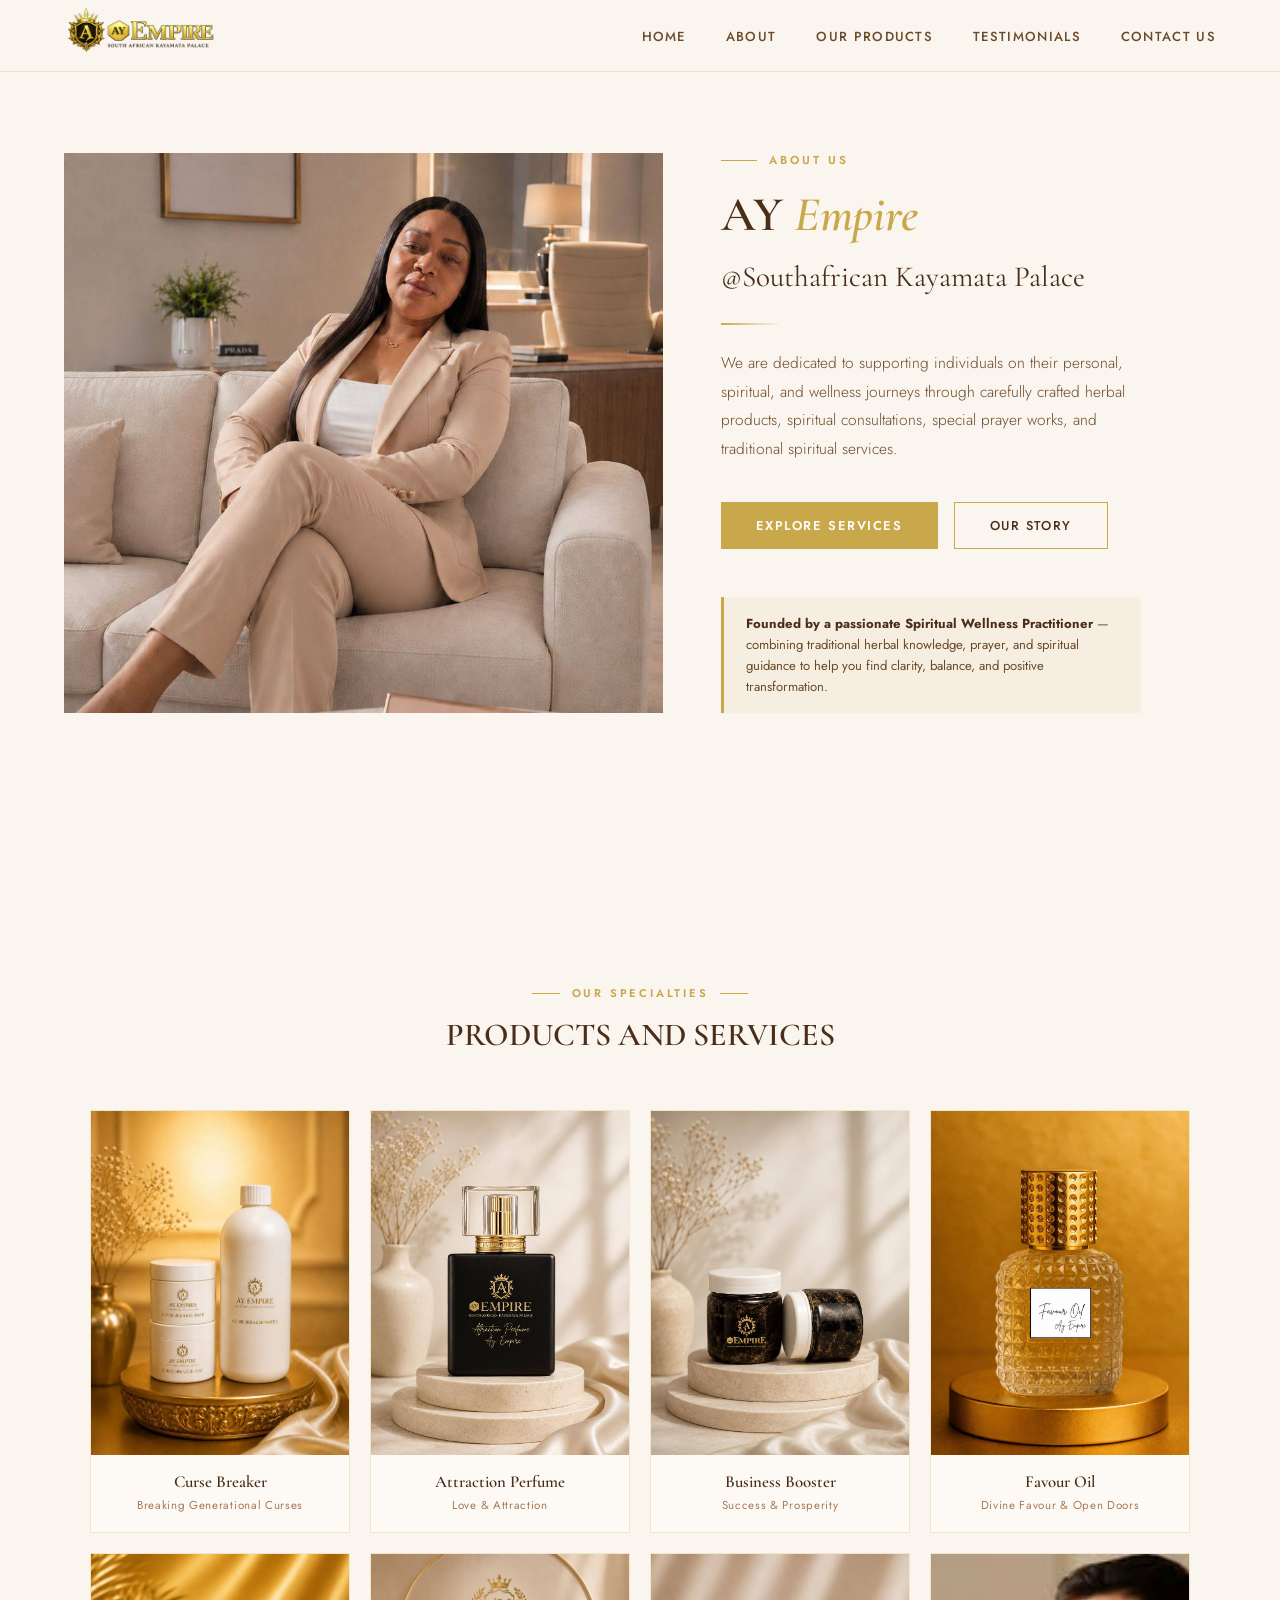
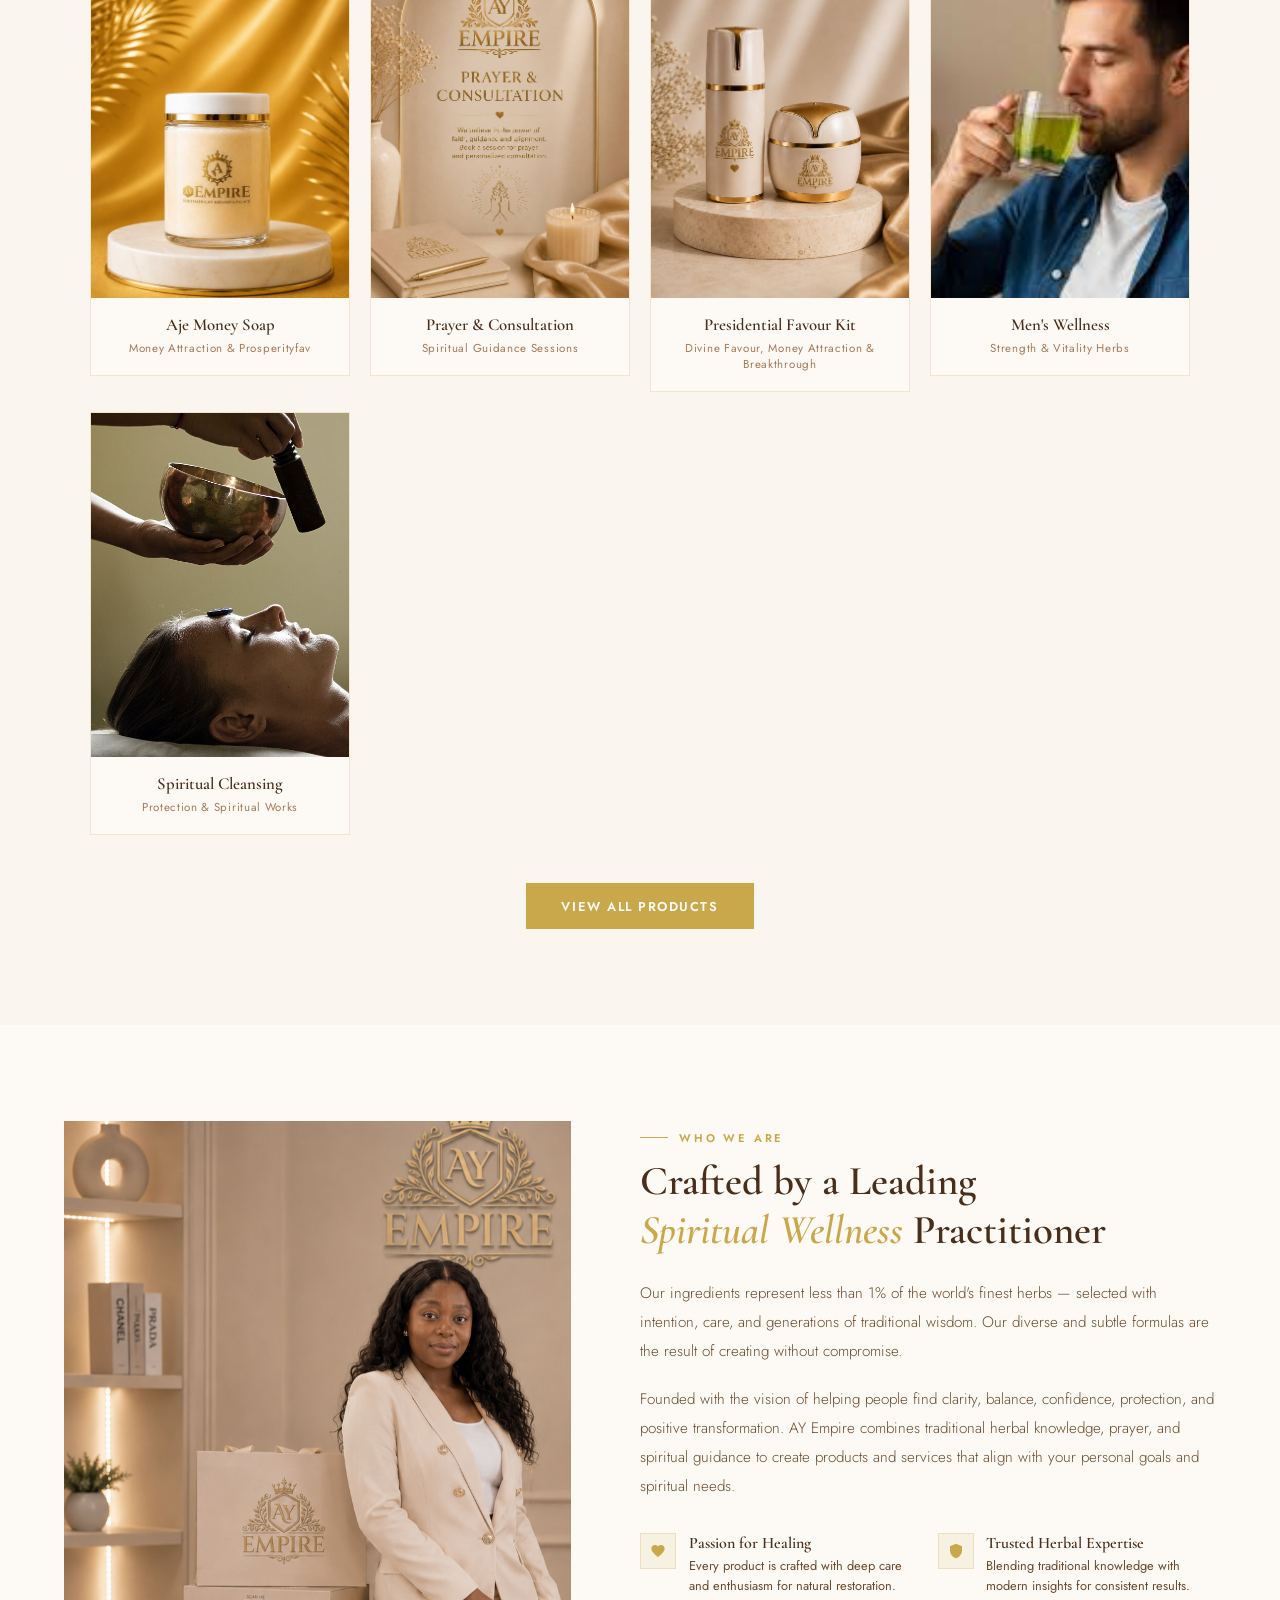
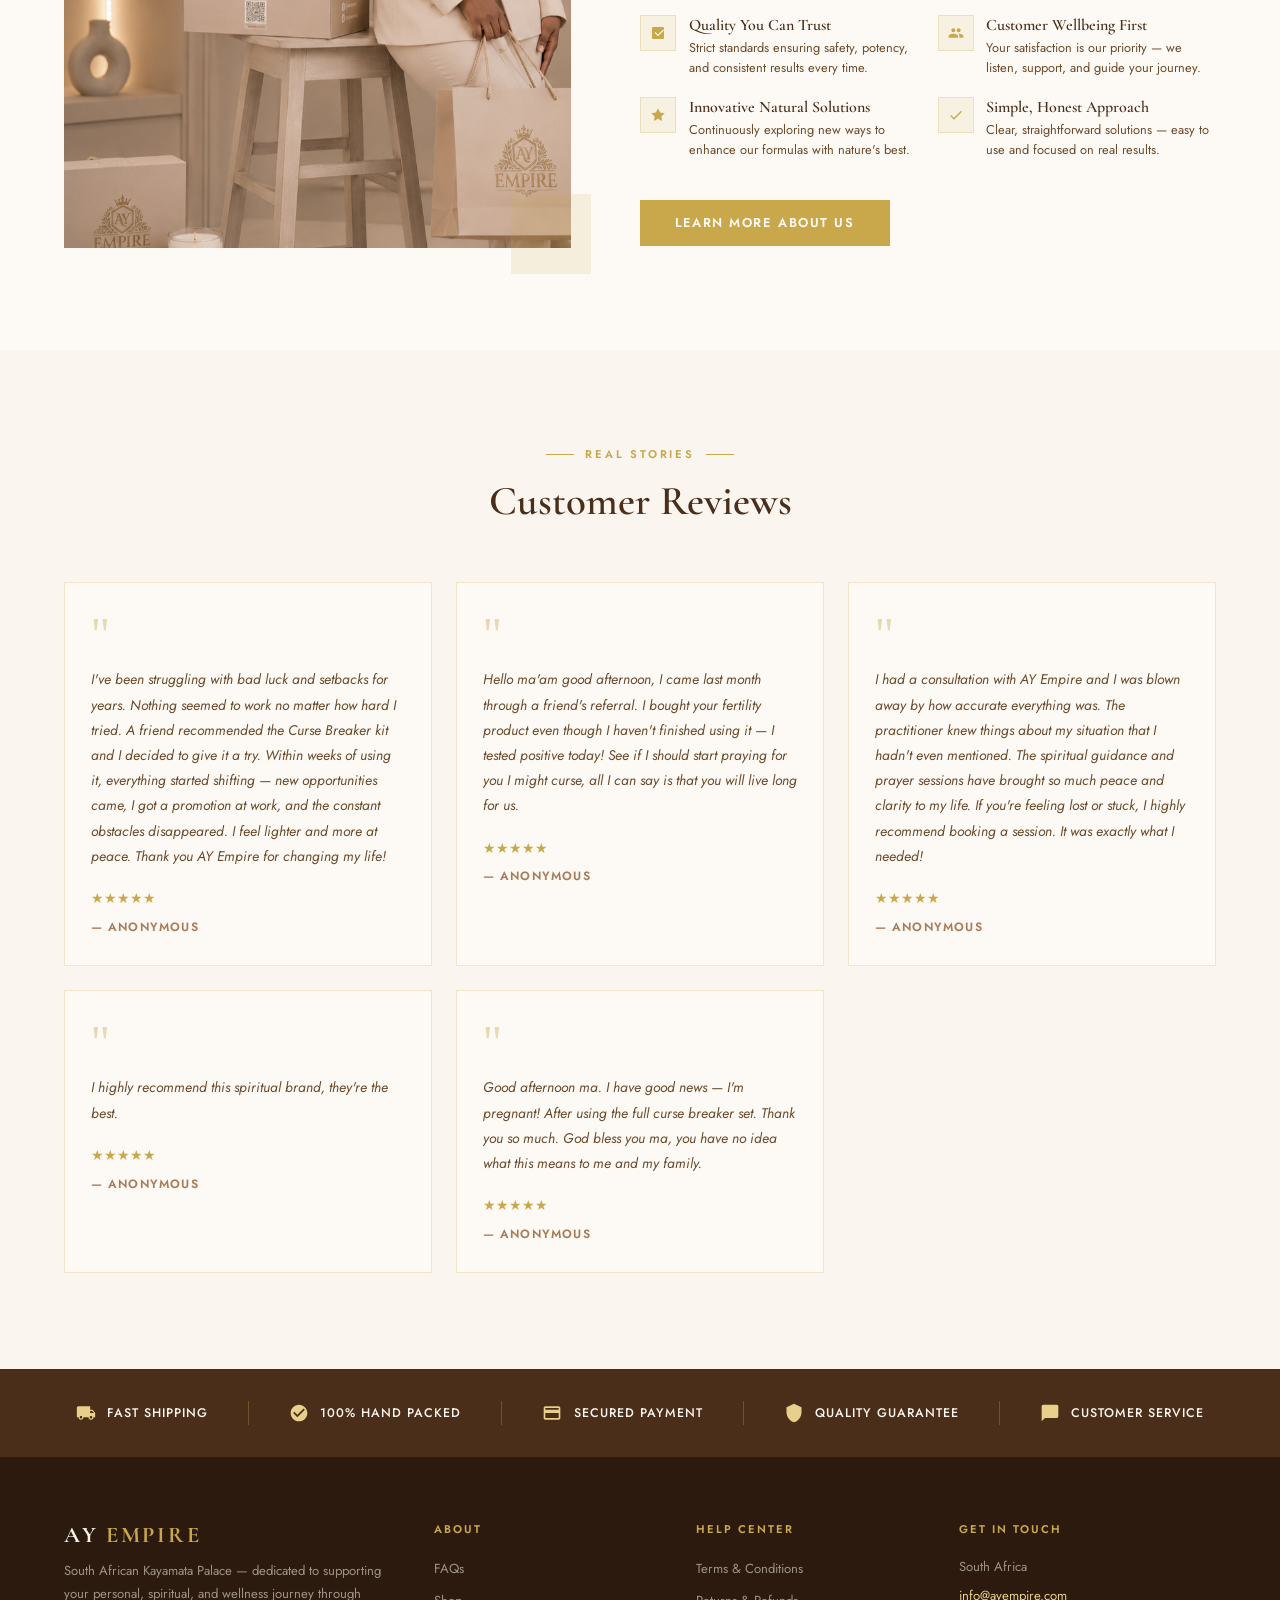
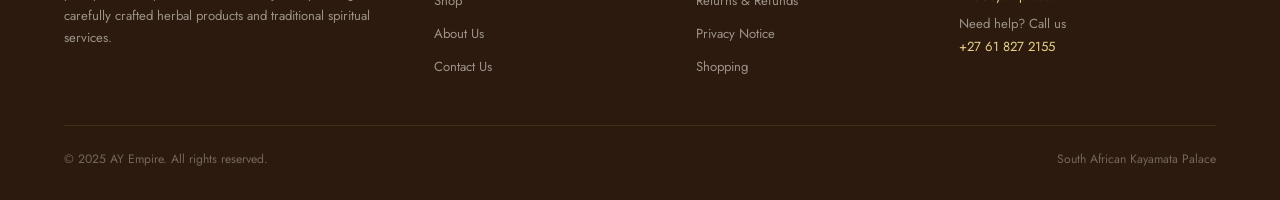
==== commit 0c1530cc: "Added couple of changes" ====
--- a/index.html
+++ b/index.html
@@ -36,7 +36,7 @@
   <ul class="nav-links">
     <li><a href="#">Home</a></li>
     <li><a href="#about">About</a></li>
-    <li><a href="#treatments">Services</a></li>
+    <li><a href="#treatments">Our Products</a></li>
     <li><a href="#reviews">Testimonials</a></li>
     <li><a href="contact.html">Contact Us</a></li>
   </ul>
@@ -118,31 +118,32 @@
     </div>
   </a>
 
-  <!-- Card 4 - Seduction Oil -->
-  <a href="product.html?id=seduction-oil" class="treatment-card-link">
-    <div class="treatment-card">
-      <div class="treatment-img">
-        <img src="images/attraction.jpg" alt="Seduction Oil" style="width: 100%; height: 100%; object-fit: cover;">
-      </div>
-      <div class="treatment-info">
-        <div class="treatment-name">Seduction Oil</div>
-        <div class="treatment-sub">Men Attraction</div>
-      </div>
-    </div>
-  </a>
+<!-- Card 4 -->
+<a href="product.html?id=favour-oil" class="treatment-card-link">
+  <div class="treatment-card">
+    <div class="treatment-img">
+      <img src="images/attraction.jpg" alt="Favour Oil" style="width: 100%; height: 100%; object-fit: cover;">
+    </div>
+    <div class="treatment-info">
+      <div class="treatment-name">Favour Oil</div>
+      <div class="treatment-sub">Divine Favour &amp; Open Doors</div>
+    </div>
+  </div>
+</a>
 
   <!-- Card 5 - Divine Help -->
-  <a href="product.html?id=divine-help" class="treatment-card-link">
-    <div class="treatment-card">
-      <div class="treatment-img">
-        <img src="images/wayopener.jpg" alt="Divine Help Way Opener" style="width: 100%; height: 100%; object-fit: cover;">
-      </div>
-      <div class="treatment-info">
-        <div class="treatment-name">Divine Help (Way Opener)</div>
-        <div class="treatment-sub">Open Doors &amp; Divine Favour</div>
-      </div>
-    </div>
-  </a>
+<a href="product.html?id=aje-money-soap" class="treatment-card-link">
+    <div class="treatment-card">
+      <div class="treatment-img">
+        <img src="images/Aje.jpeg" alt="Divine Help Way Opener" style="width: 100%; height: 100%; object-fit: cover;">
+      </div>
+      <div class="treatment-info">
+        <div class="treatment-name">Aje Money Soap</div>
+        <div class="treatment-sub">Money Attraction &amp; Prosperityfav</div>
+      </div>
+    </div>
+  </a>
+ 
 
   <!-- Card 6 - Prayer & Consultation -->
   <a href="product.html?id=prayer-consultation" class="treatment-card-link">
@@ -183,31 +184,6 @@
     </div>
   </a>
 
-  <!-- Card 9 - Cleansing Kit -->
-  <a href="product.html?id=cleansing-kit" class="treatment-card-link">
-    <div class="treatment-card">
-      <div class="treatment-img">
-        <img src="images/cleansingkit.jpg" alt="Cleansing Kit" style="width: 100%; height: 100%; object-fit: cover;">
-      </div>
-      <div class="treatment-info">
-        <div class="treatment-name">Cleansing Kit</div>
-        <div class="treatment-sub">Complete Spiritual Cleansing</div>
-      </div>
-    </div>
-  </a>
-
-  <!-- Card 10 - Bonding Kit -->
-  <a href="product.html?id=bonding-kit" class="treatment-card-link">
-    <div class="treatment-card">
-      <div class="treatment-img">
-        <img src="images/favour.jpg" alt="Bonding Kit" style="width: 100%; height: 100%; object-fit: cover;">
-      </div>
-      <div class="treatment-info">
-        <div class="treatment-name">Bonding Kit</div>
-        <div class="treatment-sub">Love Bonding</div>
-      </div>
-    </div>
-  </a>
 
   <!-- Card 11 - Spiritual Cleansing (spans 2 columns on mobile) -->
   <a href="product.html?id=spiritual-cleansing" class="treatment-card-link span-2-mobile-link">
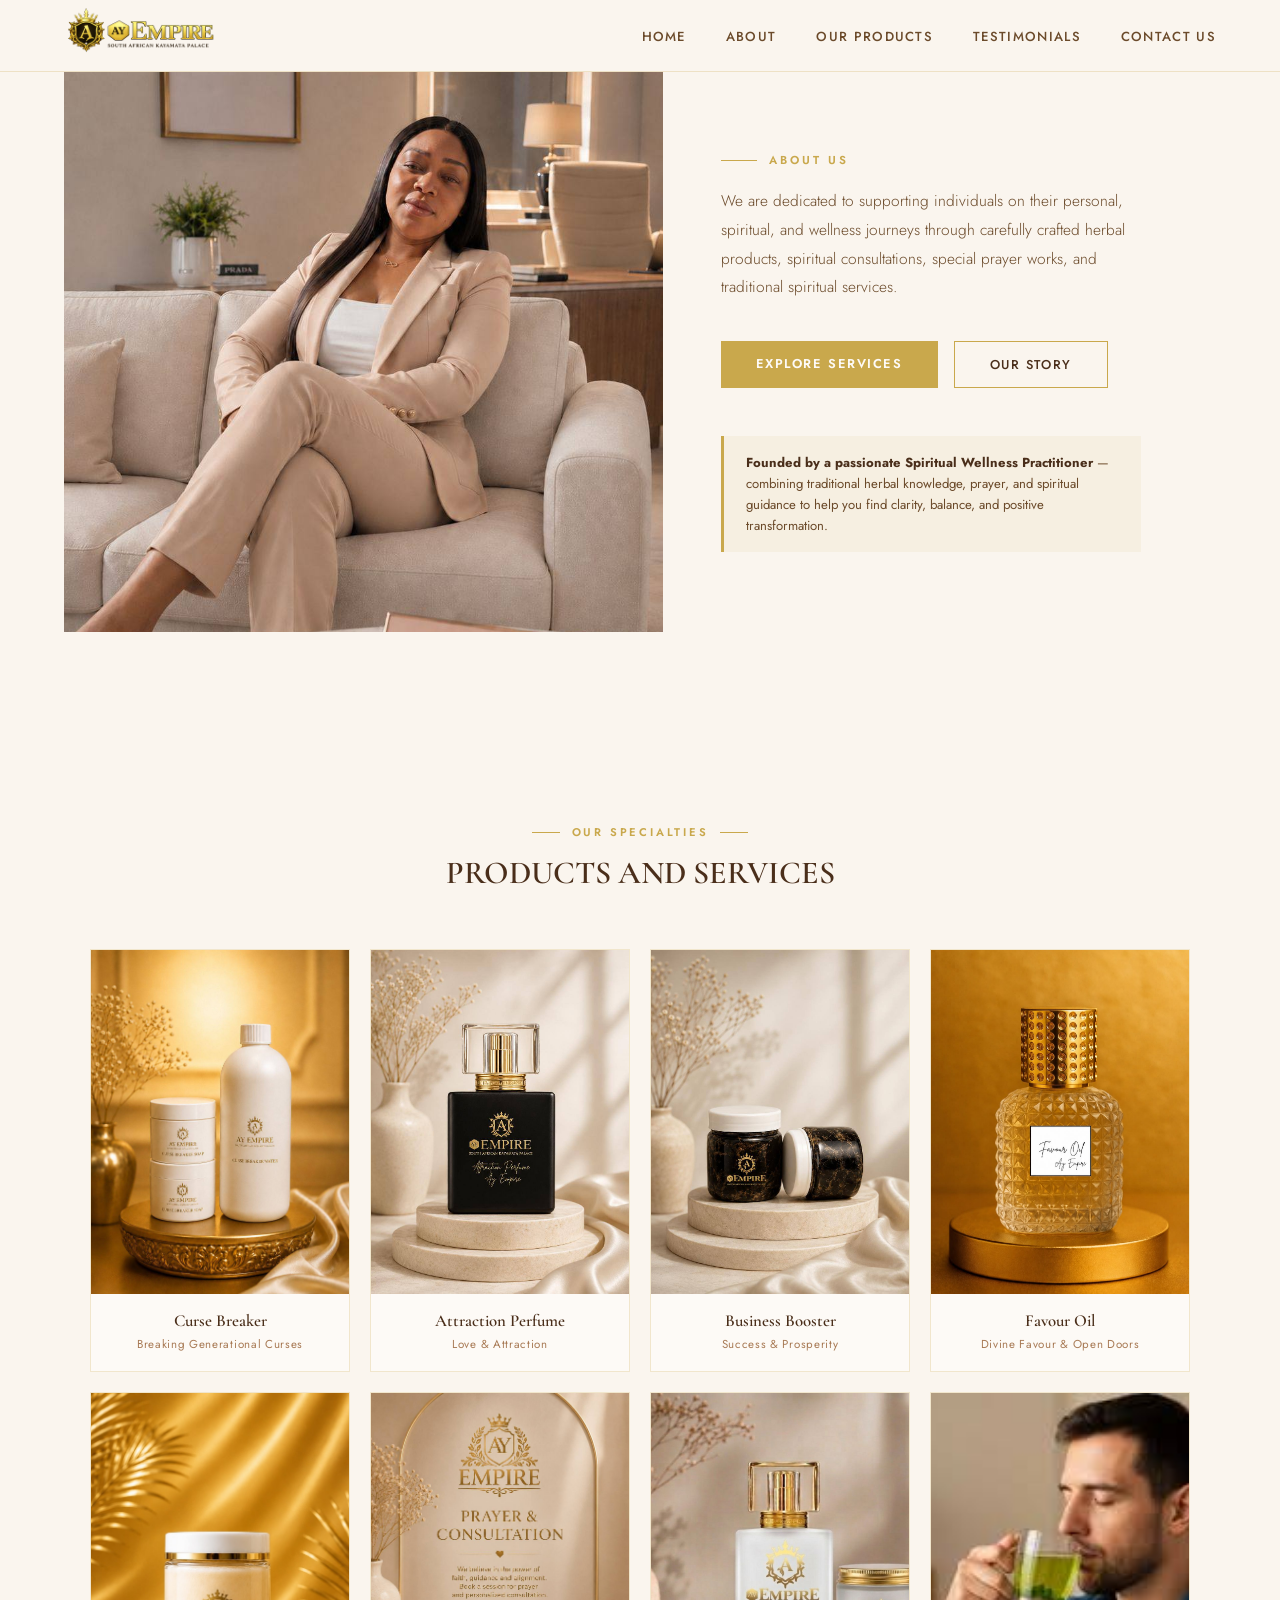
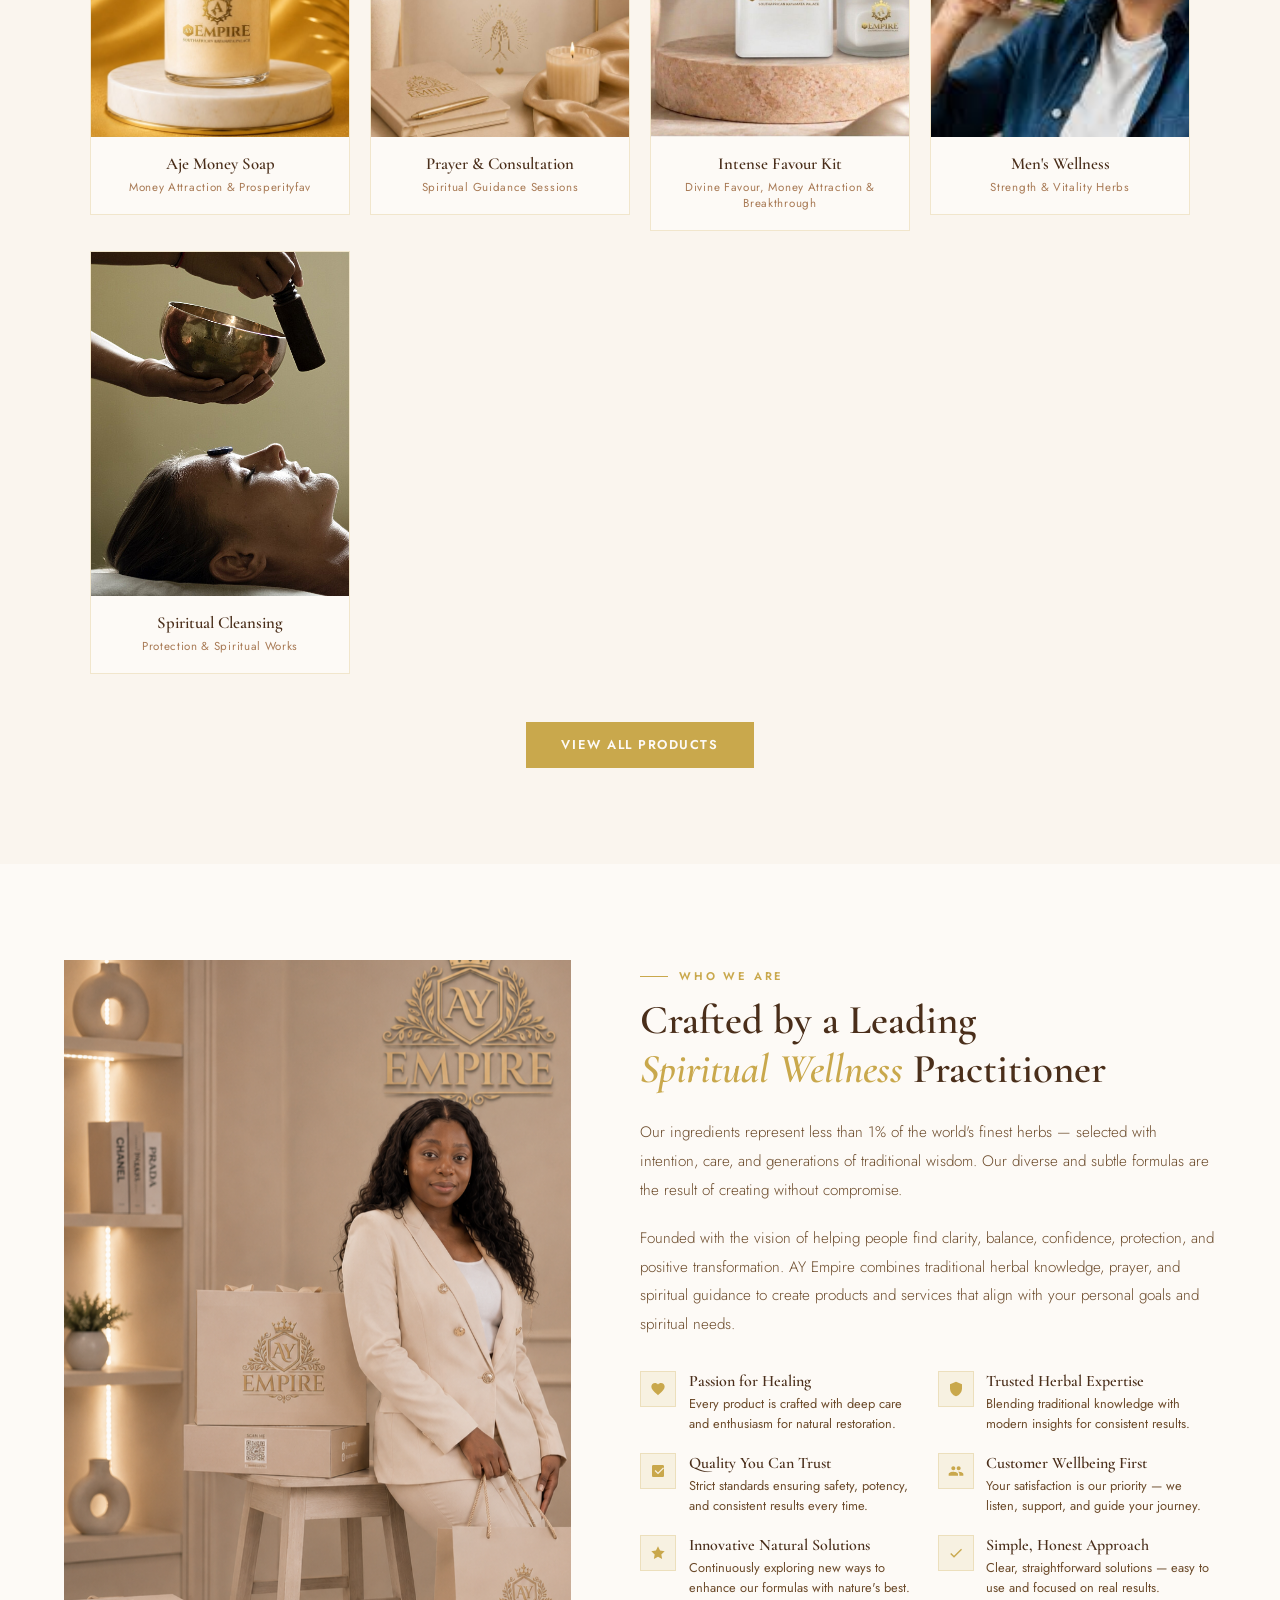
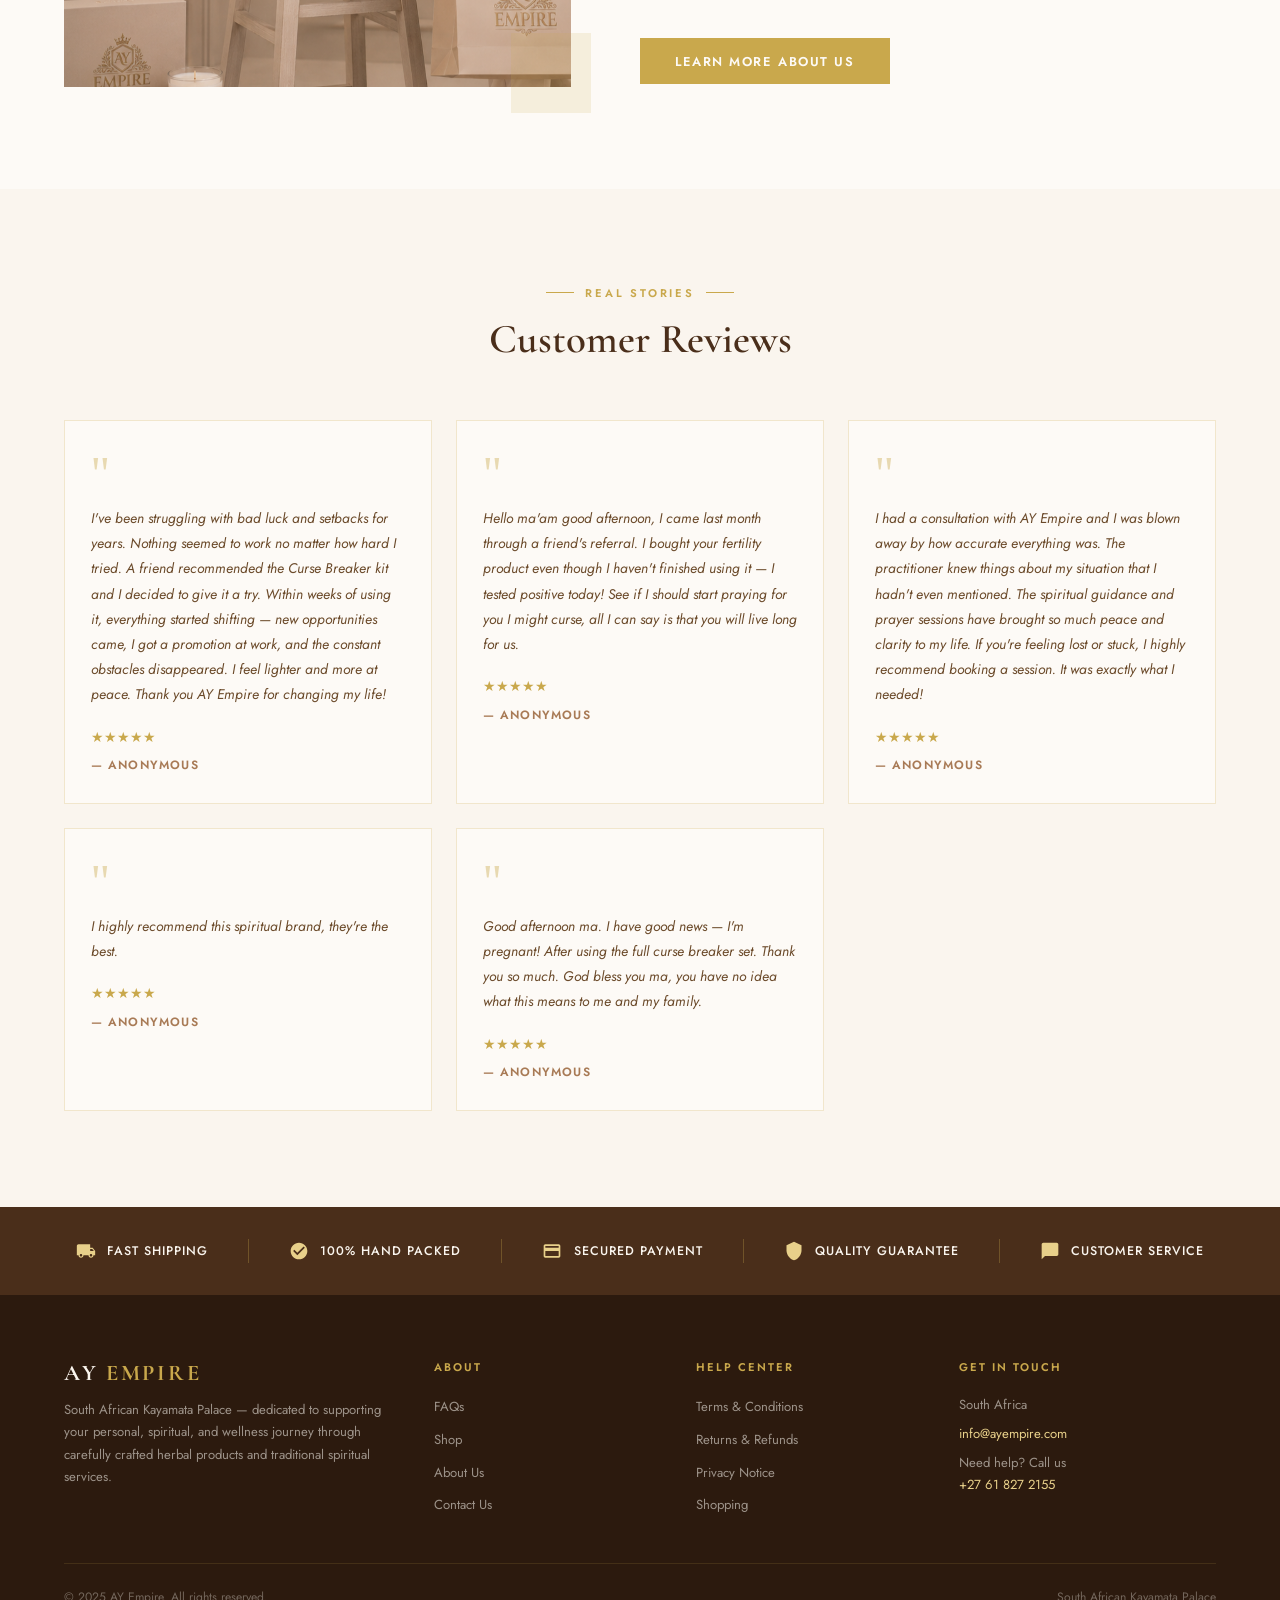
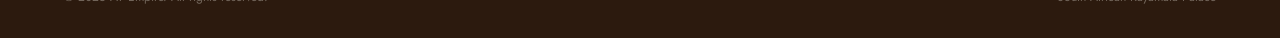
==== commit 62d1de83: "Fixed landing pages detail" ====
--- a/index.html
+++ b/index.html
@@ -36,7 +36,7 @@
   <ul class="nav-links">
     <li><a href="#">Home</a></li>
     <li><a href="#about">About</a></li>
-    <li><a href="#treatments">Our Products</a></li>
+    <li><a href="product.html">Our Products</a></li>
     <li><a href="#reviews">Testimonials</a></li>
     <li><a href="contact.html">Contact Us</a></li>
   </ul>
@@ -52,8 +52,7 @@
 </div>
   <div class="hero-content-col">
     <div class="hero-eyebrow">About Us</div>
-<h1>AY <em>Empire</em><br><small style="font-size: 0.6em; font-weight: 400;">@Southafrican Kayamata Palace</small></h1>
-    <div class="hero-divider"></div>
+
     <p>We are dedicated to supporting individuals on their personal, spiritual, and wellness journeys through carefully crafted herbal products, spiritual consultations, special prayer works, and traditional spiritual services.</p>
     <div class="hero-buttons">
       <a href="#treatments" class="btn-primary">Explore Services</a>
@@ -80,7 +79,7 @@
 
 
   <!-- Card 1 - Curse Breaker -->
-  <a href="product.html?id=curse-breaker" class="treatment-card-link">
+  <a href="product.html?id=curse-breaker-kit" class="treatment-card-link">
     <div class="treatment-card">
       <div class="treatment-img">
         <img src="images/curse.jpg" alt="Curse Breaker" style="width: 100%; height: 100%; object-fit: cover;">
@@ -93,7 +92,7 @@
   </a>
 
   <!-- Card 2 - Attraction Perfume -->
-  <a href="product.html?id=attraction-perfume" class="treatment-card-link">
+  <a href="product.html?id=attraction--spend-on-me-perfume" class="treatment-card-link">
     <div class="treatment-card">
       <div class="treatment-img">
         <img src="images/treatment.jpg" alt="Attraction Perfume" style="width: 100%; height: 100%; object-fit: cover;">
@@ -146,7 +145,7 @@
  
 
   <!-- Card 6 - Prayer & Consultation -->
-  <a href="product.html?id=prayer-consultation" class="treatment-card-link">
+  <a href="product.html?id=prayer--consultation" class="treatment-card-link">
     <div class="treatment-card">
       <div class="treatment-img">
         <img src="images/consult.jpg" alt="Prayer & Consultation" style="width: 100%; height: 100%; object-fit: cover;">
@@ -159,13 +158,13 @@
   </a>
 
   <!-- Card 7 - Presidential Favour Kit -->
-  <a href="product.html?id=presidential-favour" class="treatment-card-link">
-    <div class="treatment-card">
-      <div class="treatment-img">
-        <img src="images/favourr.jpg" alt="Presidential Favour Kit" style="width: 100%; height: 100%; object-fit: cover;">
-      </div>
-      <div class="treatment-info">
-        <div class="treatment-name">Presidential Favour Kit</div>
+  <a href="product.html?id=intense-favour-kit" class="treatment-card-link">
+    <div class="treatment-card">
+      <div class="treatment-img">
+        <img src="images/favours.jpg.jpeg" alt="Presidential Favour Kit" style="width: 100%; height: 100%; object-fit: cover;">
+      </div>
+      <div class="treatment-info">
+        <div class="treatment-name">Intense Favour Kit</div>
         <div class="treatment-sub">Divine Favour, Money Attraction &amp; Breakthrough</div>
       </div>
     </div>
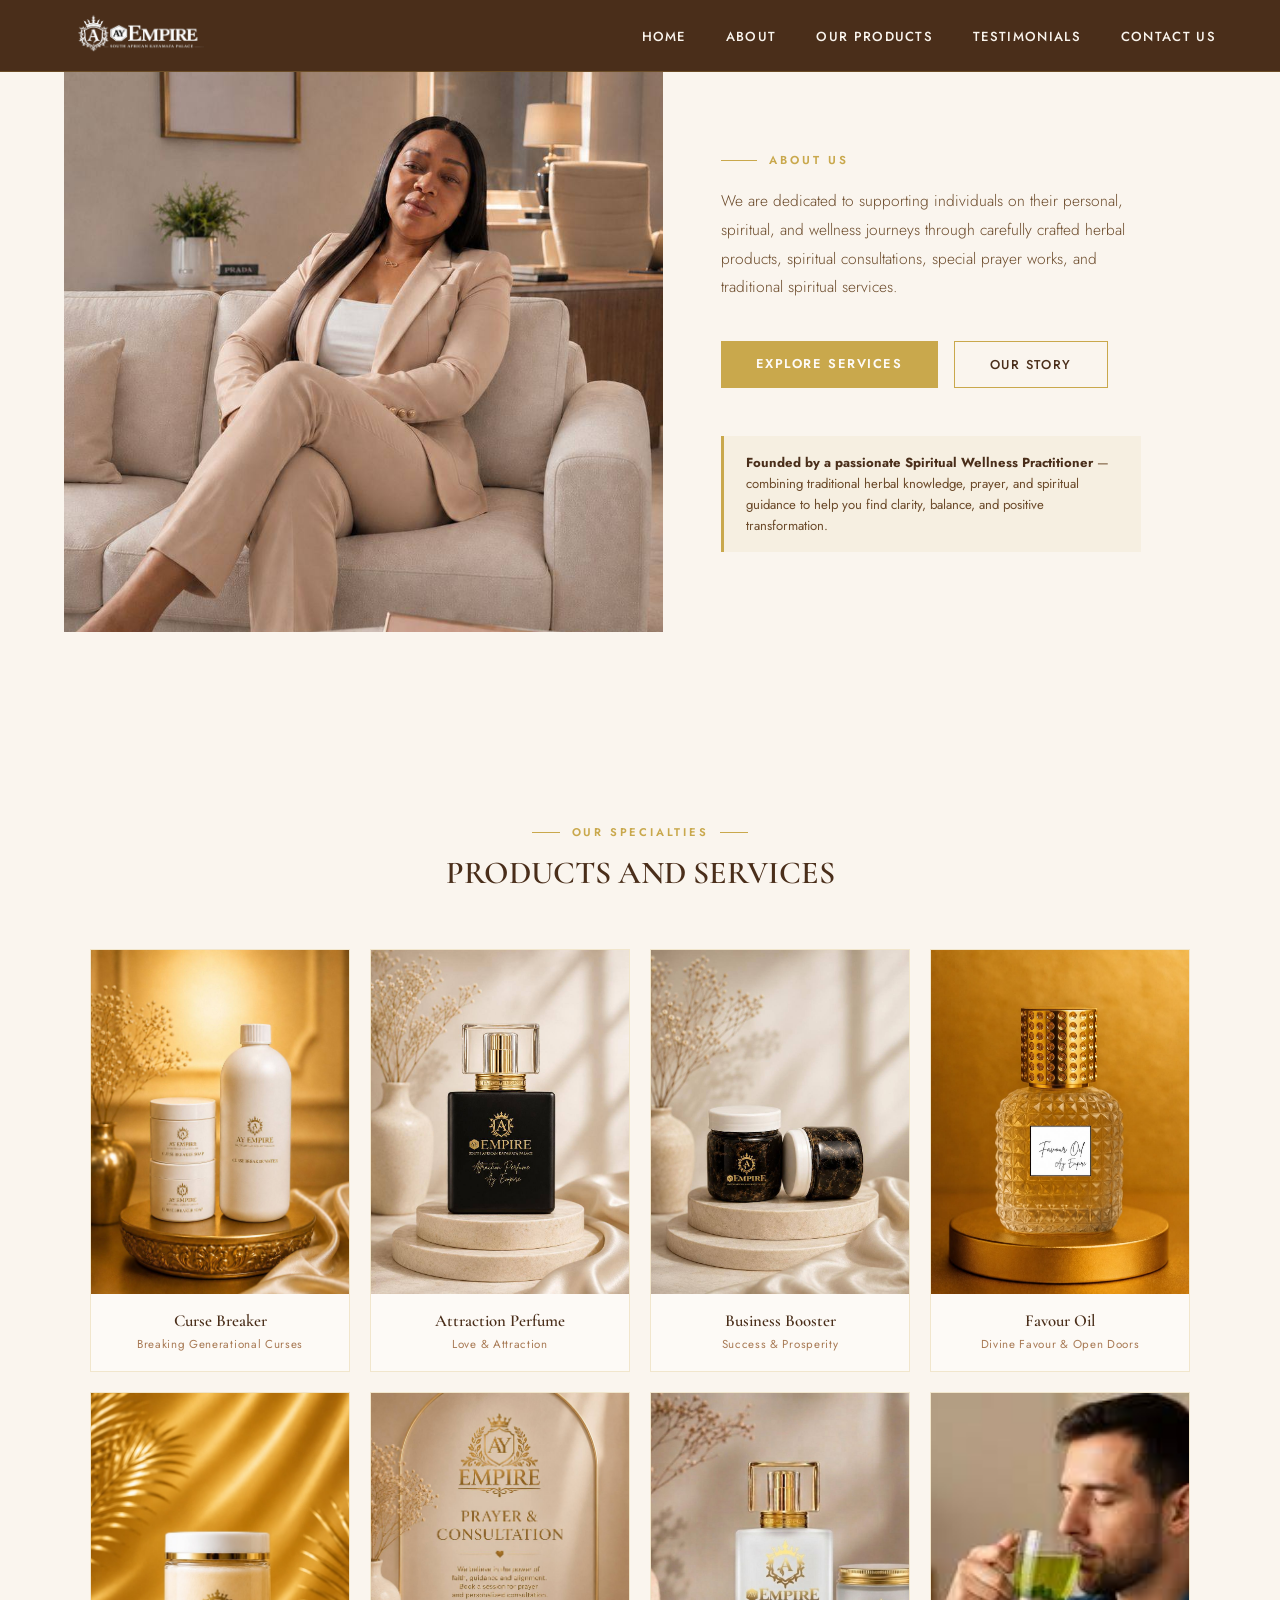
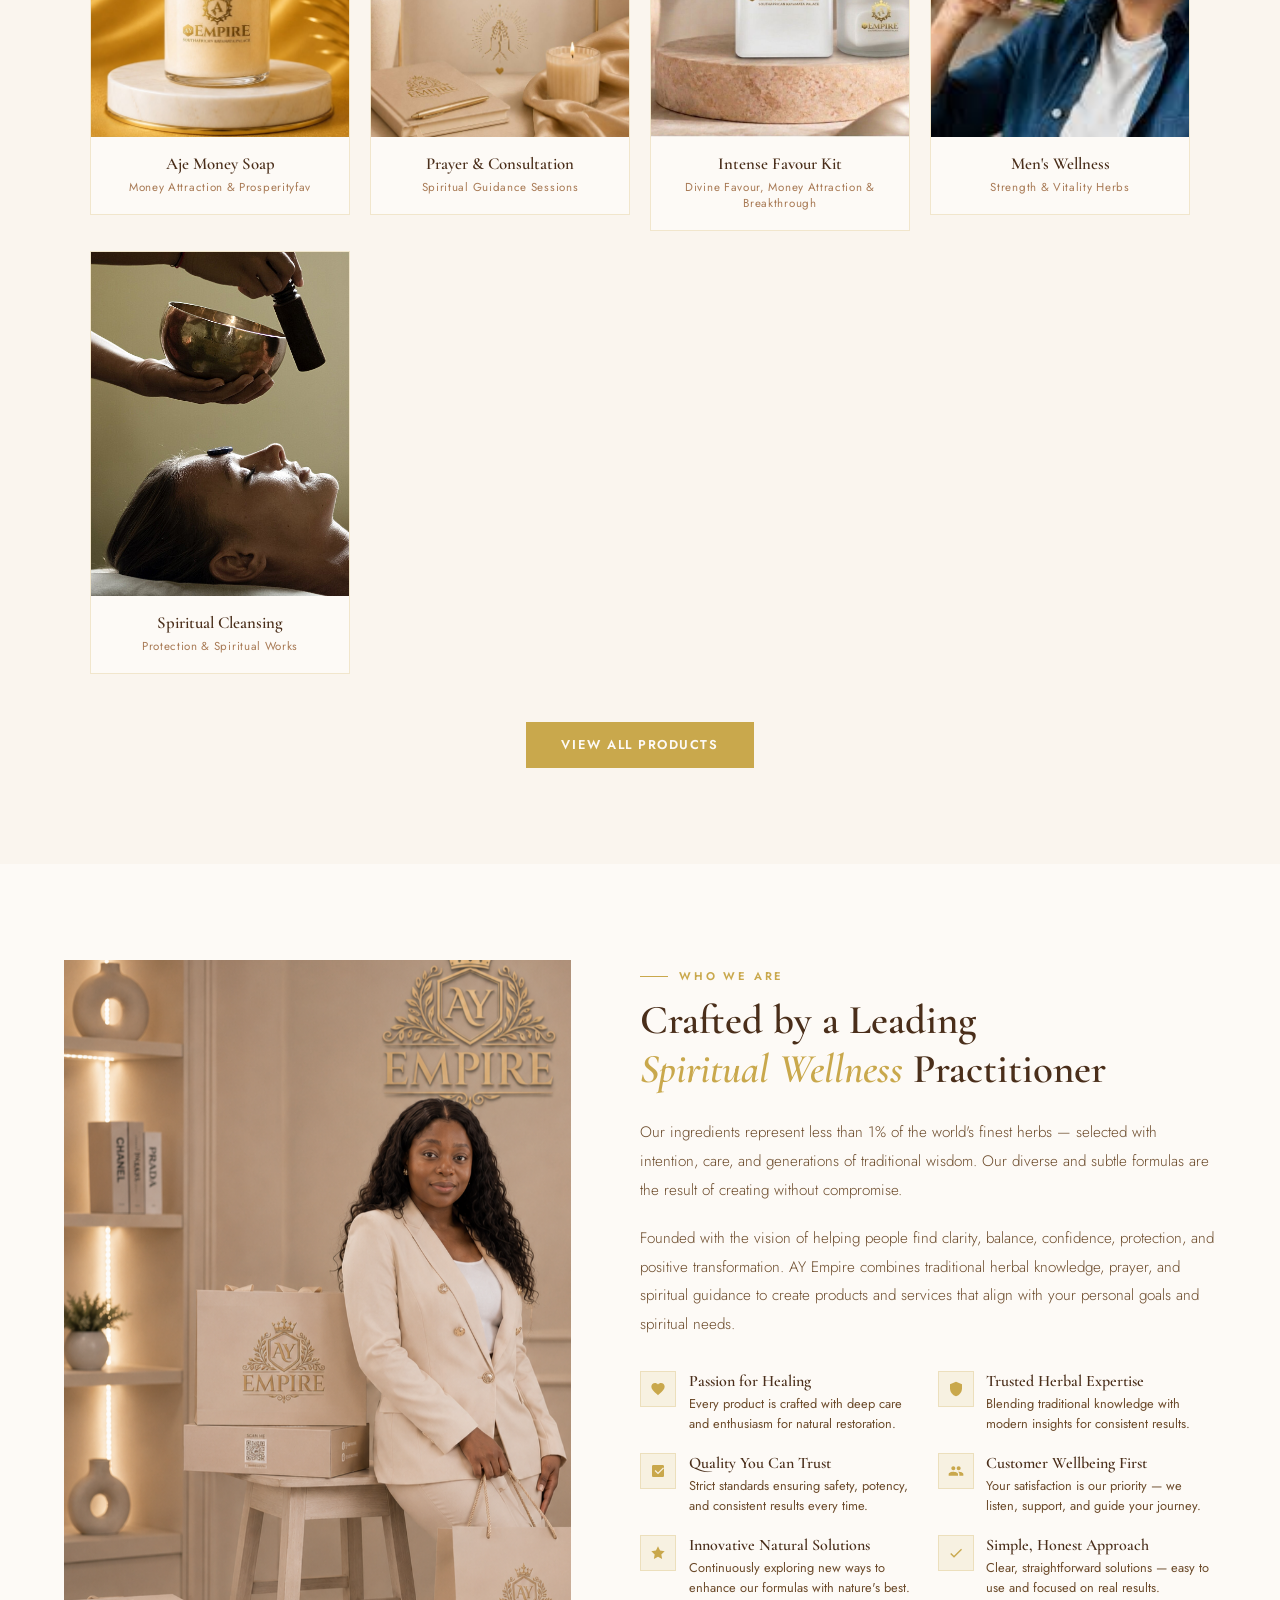
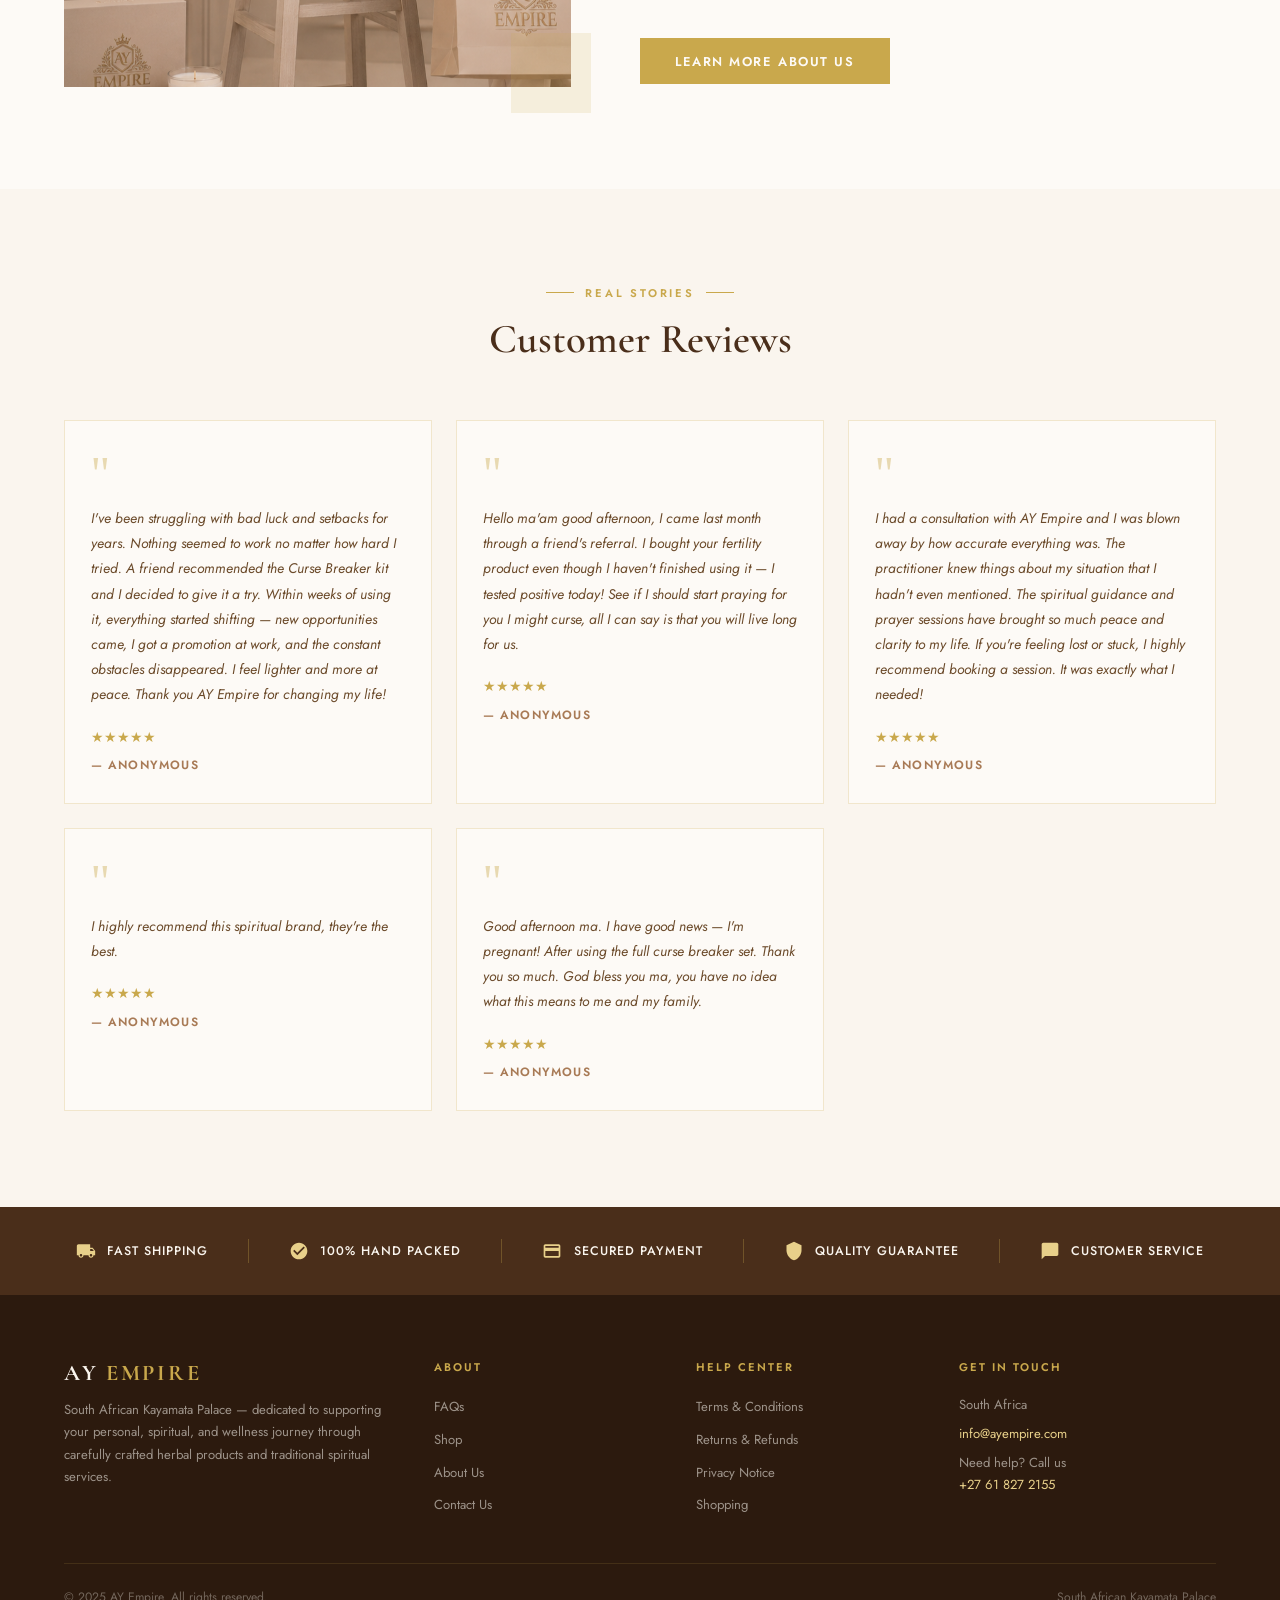
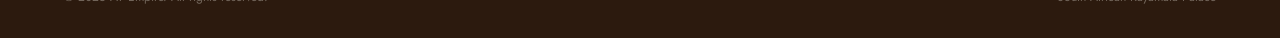
==== commit 9474c3ba: "Added texts and animation to hamburger and changed all nav color" ====
--- a/index.html
+++ b/index.html
@@ -31,18 +31,21 @@
 <!-- NAVBAR -->
 <nav>
 <a href="index.html" class="nav-logo">
-  <img src="images/logo.png" alt="AY Empire" style="height: 120px; width: auto; vertical-align: middle; margin-top: 4px; margin-left: -10px;">
+  <img src="images/logo3.png" alt="AY Empire" style="height: 120px; width: auto; vertical-align: middle; margin-top: 4px; margin-left: -10px;">
 </a>
   <ul class="nav-links">
     <li><a href="#">Home</a></li>
     <li><a href="#about">About</a></li>
-    <li><a href="product.html">Our Products</a></li>
+    <li><a href="shop.html">Our Products</a></li>
     <li><a href="#reviews">Testimonials</a></li>
     <li><a href="contact.html">Contact Us</a></li>
   </ul>
-  <div class="hamburger">
-    <span></span><span></span><span></span>
-  </div>
+<div class="hamburger" id="hamburger-btn">
+  <span class="hamburger-line"></span>
+  <span class="hamburger-line"></span>
+  <span class="hamburger-line"></span>
+  <span class="hamburger-label">Menu</span>
+</div>
 </nav>
 
 <!-- HERO -->
--- a/css/style.css
+++ b/css/style.css
@@ -26,7 +26,7 @@
   /* ======== NAVBAR ======== */
   nav {
     position: fixed; top: 0; left: 0; right: 0; z-index: 999;
-    background: rgba(250,245,238,0.96);
+    background:  #4A2E1A;
     backdrop-filter: blur(12px);
     border-bottom: 1px solid var(--border);
     padding: 0 5%;
@@ -41,11 +41,11 @@
   }
   .nav-logo span { color: var(--gold); }
   .nav-links { display: flex; gap: 2.5rem; list-style: none; }
-  .nav-links a {
-    font-size: 0.82rem; font-weight: 500; letter-spacing: 0.1em;
-    text-transform: uppercase; color: var(--text-mid); text-decoration: none;
-    transition: color 0.25s;
-  }
+.nav-links a {
+  font-size: 0.82rem; font-weight: 500; letter-spacing: 0.1em;
+  text-transform: uppercase; color: var(--cream-light); text-decoration: none;
+  transition: color 0.25s;
+}
   .nav-links a:hover { color: var(--gold); }
   .nav-cta {
     background: var(--gold); color: var(--white) !important;
@@ -74,14 +74,14 @@
     padding: 0 5px;
     border-radius: 999px;
     background: var(--gold);
-    color: var(--white);
+    color: var(--cream-light);
     font-size: 0.65rem;
     font-weight: 700;
     line-height: 18px;
     text-align: center;
   }
   .hamburger { display: none; flex-direction: column; gap: 5px; cursor: pointer; }
-  .hamburger span { width: 24px; height: 2px; background: var(--gold); display: block; }
+.hamburger span { width: 24px; height: 2px; background: var(--cream-light); display: block; }
 
   /* ======== HERO ======== */
   .hero {
@@ -637,7 +637,7 @@
 
 /* ======== PRODUCT DETAIL PAGE ======== */
 .product-detail {
-  padding: 100px 5% 60px;
+  padding: 132px 5% 60px;
   background: var(--cream-light);
 }
 
@@ -651,19 +651,43 @@
   align-items: center;
   justify-content: space-between;
   gap: 1rem;
-  margin: 1.5rem 0 2rem;
-}
+  margin: 0 0 2rem;
+  position: relative;
+  z-index: 2;
+}
+
 .back-link {
-  display: inline-block;
-  font-size: 0.85rem;
-  color: var(--text-mid);
+  display: inline-flex;
+  align-items: center;
+  justify-content: center;
+  gap: 0.45rem;
+  min-height: 44px;
+  padding: 0.68rem 1.05rem;
+  background: var(--brown);
+  border: 1px solid var(--brown);
+  border-radius: 999px;
+  color: var(--white);
+  font-size: 0.78rem;
+  font-weight: 700;
+  letter-spacing: 0.08em;
+  text-transform: uppercase;
   text-decoration: none;
-  transition: color 0.2s;
-}
+  box-shadow: 0 8px 22px rgba(74, 46, 26, 0.14);
+  transition: background 0.2s ease, border-color 0.2s ease, color 0.2s ease, transform 0.2s ease, box-shadow 0.2s ease;
+}
+
 .back-link:hover {
-  color: var(--gold);
-}
-
+  background: var(--gold);
+  border-color: var(--gold);
+  color: var(--white);
+  transform: translateY(-1px);
+  box-shadow: 0 10px 26px rgba(201, 168, 76, 0.22);
+}
+
+.back-link:focus-visible {
+  outline: 3px solid rgba(201, 168, 76, 0.35);
+  outline-offset: 3px;
+}
 .product-detail-grid {
   display: grid;
   grid-template-columns: 1fr 1fr;
@@ -801,12 +825,18 @@
 /* ======== RESPONSIVE ======== */
 @media (max-width: 768px) {
   .product-detail {
-    padding: 80px 4% 40px;
+    padding: 116px 4% 40px;
   }
   .product-detail-actions {
     align-items: flex-start;
     flex-wrap: wrap;
-    margin: 1rem 0 1.2rem;
+    margin: 0 0 1.2rem;
+  }
+
+  .back-link {
+    min-height: 42px;
+    padding: 0.62rem 0.9rem;
+    font-size: 0.7rem;
   }
 
   .product-detail-grid {
@@ -3012,4 +3042,62 @@
     font-size: 0.78rem;
     padding: 0.5rem 0.8rem;
   }
+}
+
+/* ===== HAMBURGER MENU ===== */
+.hamburger {
+  display: none;
+  flex-direction: column;
+  align-items: center;
+  gap: 4px;
+  cursor: pointer;
+  background: none;
+  border: none;
+  padding: 0.3rem 0.5rem;
+  position: relative;
+  z-index: 1001;
+}
+
+.hamburger span {
+  width: 24px;
+  height: 2px;
+  background: var(--cream-light);
+  display: block;
+  transition: all 0.3s ease;
+  transform-origin: center;
+}
+
+.hamburger-label {
+  font-size: 0.55rem;
+  font-weight: 600;
+  text-transform: uppercase;
+  letter-spacing: 0.06em;
+  color: var(--cream-light);
+  margin-top: 2px;
+  transition: color 0.3s ease;
+}
+
+/* Hamburger open state (X) */
+.hamburger.open .hamburger-line:nth-child(1) {
+  transform: translateY(6px) rotate(45deg);
+}
+
+.hamburger.open .hamburger-line:nth-child(2) {
+  opacity: 0;
+  transform: scaleX(0);
+}
+
+.hamburger.open .hamburger-line:nth-child(3) {
+  transform: translateY(-6px) rotate(-45deg);
+}
+
+.hamburger.open .hamburger-label {
+  color: var(--gold-light);
+}
+
+/* Mobile */
+@media (max-width: 900px) {
+  .hamburger {
+    display: flex;
+  }
 }
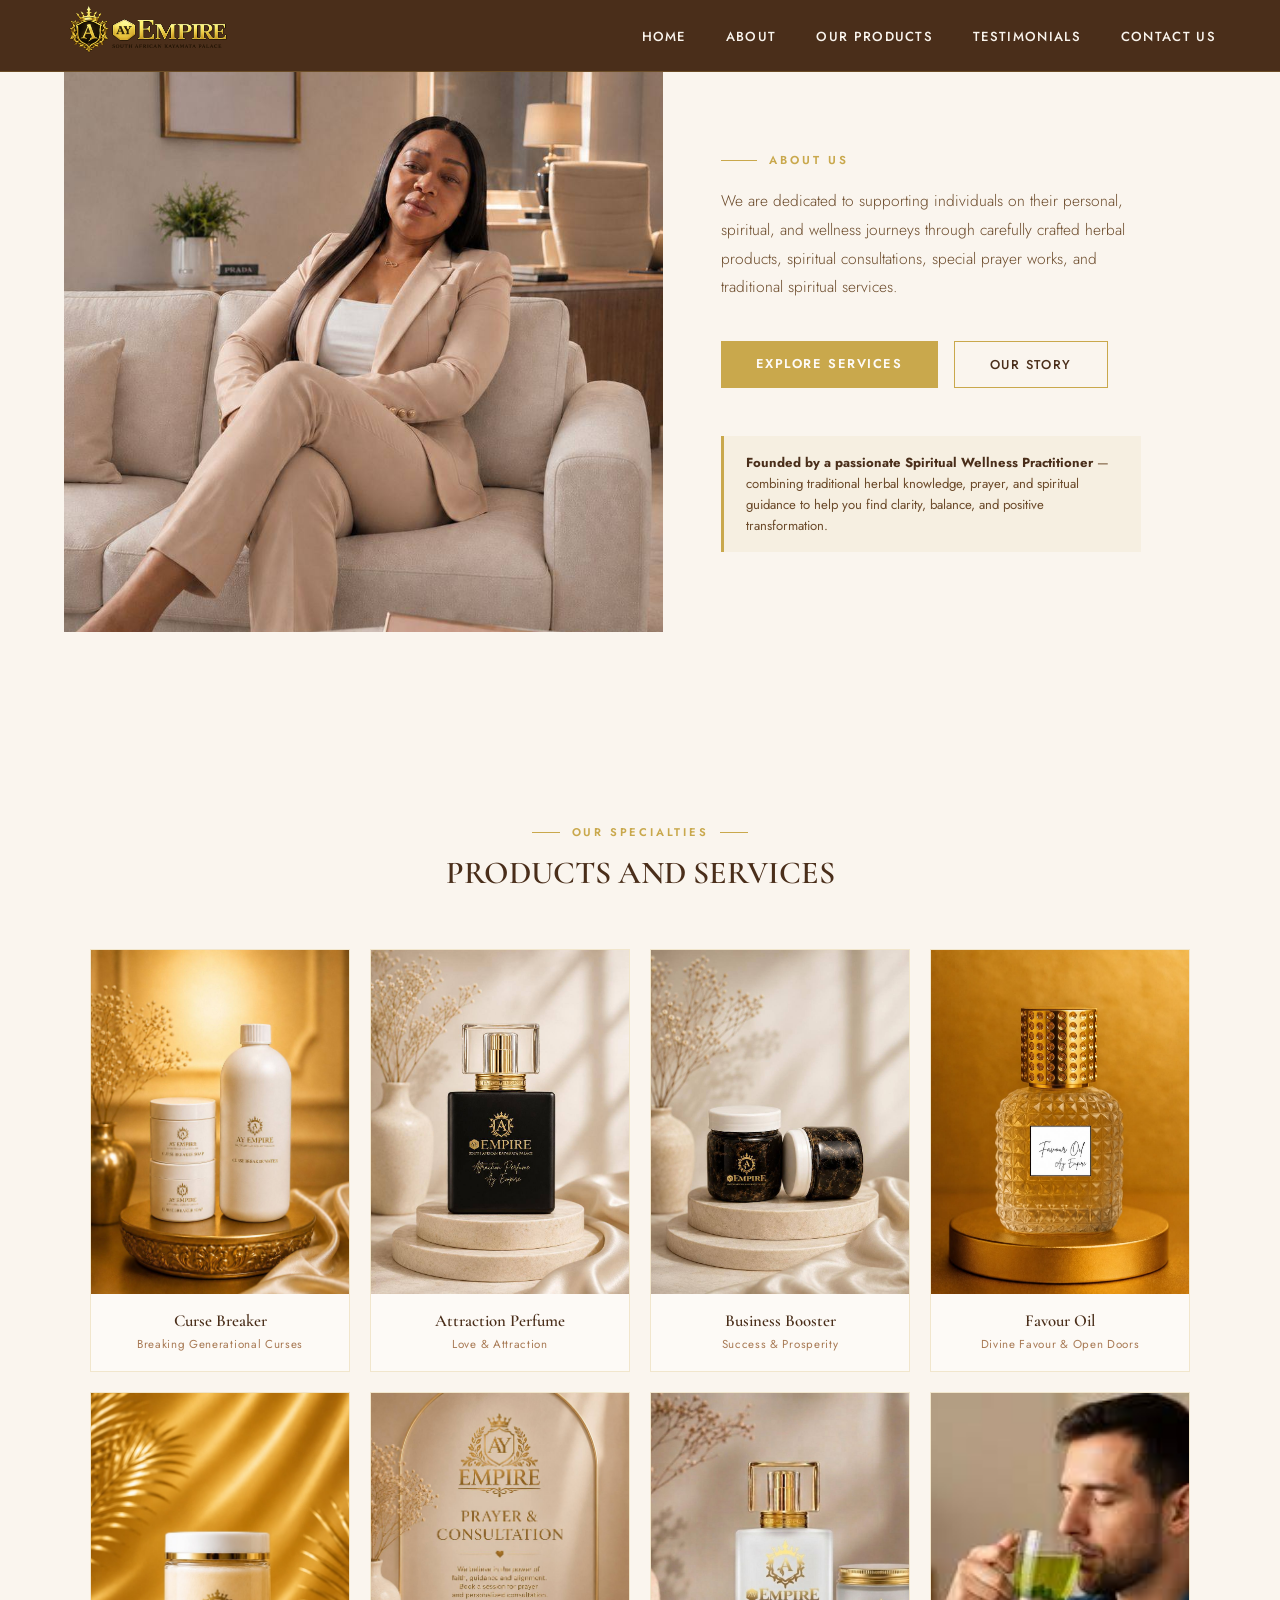
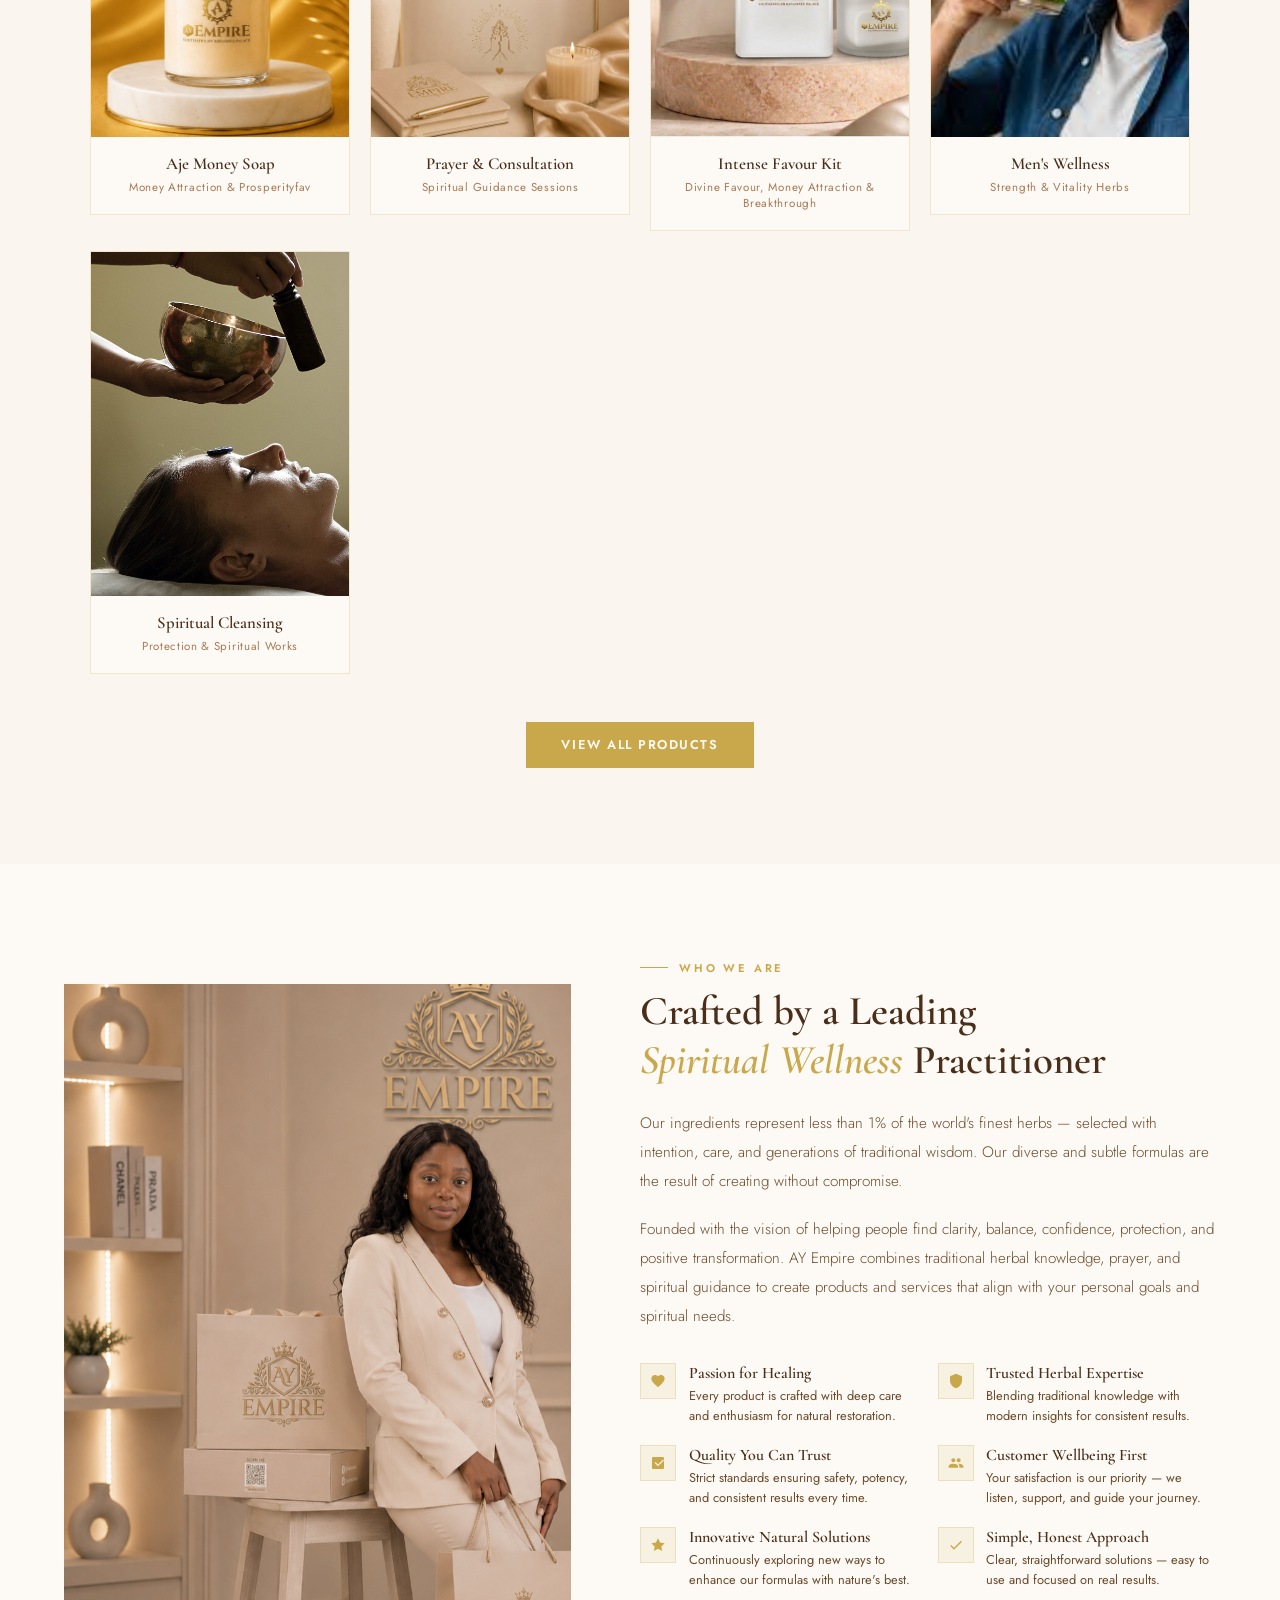
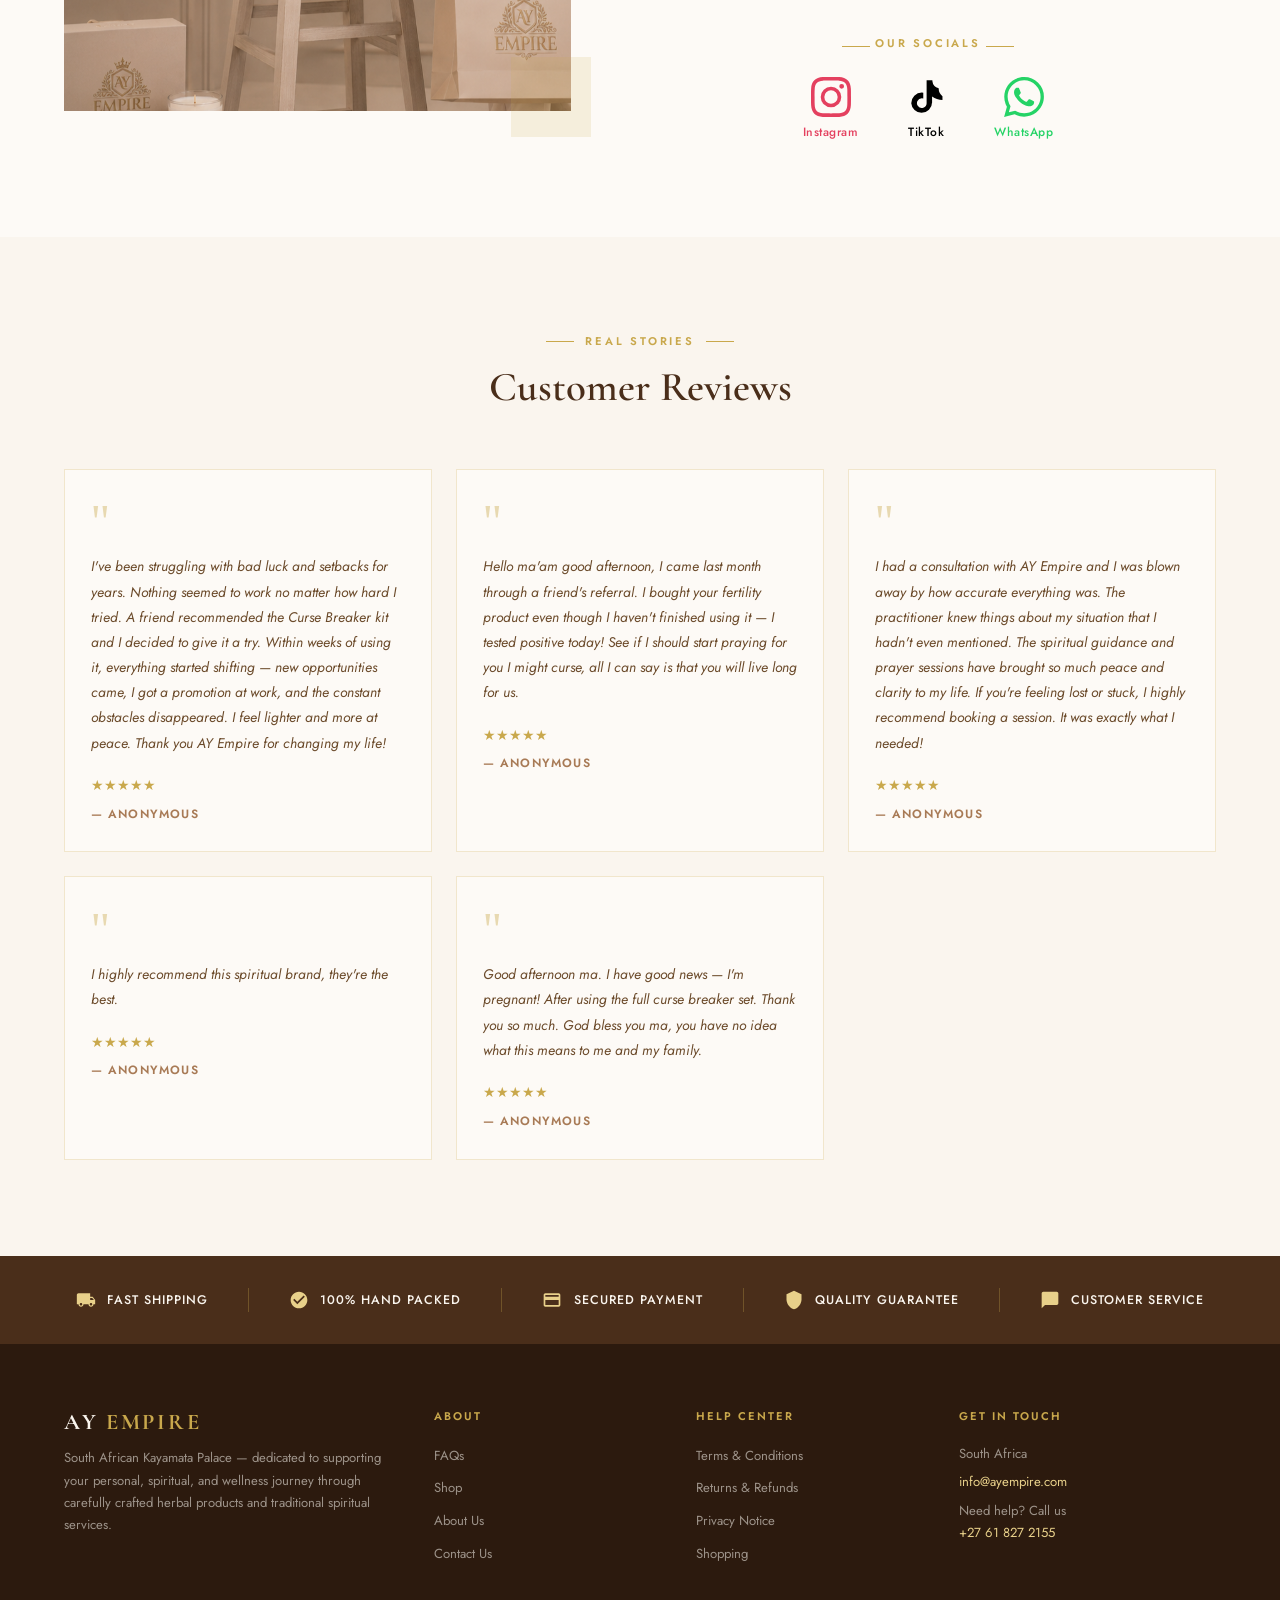
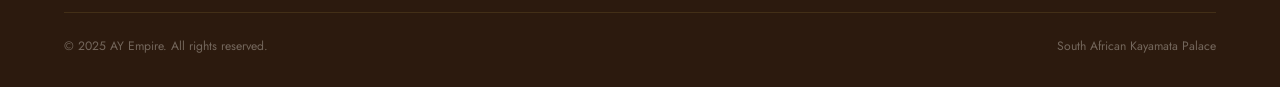
==== commit aebe5ce8: "Removed naira sign" ====
--- a/index.html
+++ b/index.html
@@ -31,7 +31,7 @@
 <!-- NAVBAR -->
 <nav>
 <a href="index.html" class="nav-logo">
-  <img src="images/logo3.png" alt="AY Empire" style="height: 120px; width: auto; vertical-align: middle; margin-top: 4px; margin-left: -10px;">
+  <img src="images/logo.png" alt="AY Empire" style="height: 130px; width: auto; vertical-align: middle; margin-top: 4px; margin-left: -10px;">
 </a>
   <ul class="nav-links">
     <li><a href="#">Home</a></li>
@@ -288,7 +288,33 @@
         </div>
       </div>
 
-      <a href="#" class="btn-primary">Learn More About Us</a>
+<div class="about-social">
+<div class="about-social-header">
+  <span style="width:28px;height:1px;background:var(--gold);display:inline-block;"></span>
+  <span style="font-size: 0.7rem; font-weight: 600; letter-spacing: 0.25em; text-transform: uppercase; color: var(--gold);">Our Socials</span>
+  <span style="width:28px;height:1px;background:var(--gold);display:inline-block;"></span>
+</div>
+  <div class="about-social-icons">
+    <a href="https://www.instagram.com/southafrican_kayamata_palace" target="_blank" class="about-social-icon instagram" aria-label="Instagram">
+      <svg viewBox="0 0 24 24" fill="currentColor">
+        <path d="M12 2.163c3.204 0 3.584.012 4.85.07 3.252.148 4.771 1.691 4.919 4.919.058 1.265.069 1.645.069 4.849 0 3.205-.012 3.584-.069 4.849-.149 3.225-1.664 4.771-4.919 4.919-1.266.058-1.644.07-4.85.07-3.204 0-3.584-.012-4.849-.07-3.26-.149-4.771-1.699-4.919-4.92-.058-1.265-.07-1.644-.07-4.849 0-3.204.013-3.583.07-4.849.149-3.227 1.664-4.771 4.919-4.919 1.266-.057 1.645-.069 4.849-.069zM12 0C8.741 0 8.333.014 7.053.072 2.695.272.273 2.69.073 7.052.014 8.333 0 8.741 0 12c0 3.259.014 3.668.072 4.948.2 4.358 2.618 6.78 6.98 6.98C8.333 23.986 8.741 24 12 24c3.259 0 3.668-.014 4.948-.072 4.354-.2 6.782-2.618 6.979-6.98.059-1.28.073-1.689.073-4.948 0-3.259-.014-3.667-.072-4.947-.196-4.354-2.617-6.78-6.979-6.98C15.668.014 15.259 0 12 0zm0 5.838a6.162 6.162 0 100 12.324 6.162 6.162 0 000-12.324zM12 16a4 4 0 110-8 4 4 0 010 8zm6.406-11.845a1.44 1.44 0 100 2.881 1.44 1.44 0 000-2.881z"/>
+      </svg>
+      <span class="social-label">Instagram</span>
+    </a>
+    <a href="https://www.tiktok.com/@southafrican_kayamata_" target="_blank" class="about-social-icon tiktok" aria-label="TikTok">
+      <svg viewBox="0 0 24 24" fill="currentColor">
+        <path d="M19.59 6.69a4.83 4.83 0 01-3.77-4.25V2h-3.45v13.67a2.89 2.89 0 01-5.2 1.74 2.89 2.89 0 012.31-4.64 2.93 2.93 0 01.88.13V9.4a6.84 6.84 0 00-.88-.05 6.34 6.34 0 00-6.33 6.33A6.34 6.34 0 009.32 21.5a6.34 6.34 0 006.33-6.33v-3.48a10.71 10.71 0 006.23 2.11V11.5a6.34 6.34 0 01-2.29-4.81z"/>
+      </svg>
+      <span class="social-label">TikTok</span>
+    </a>
+    <a href="https://wa.me/message/FB7FUV772WMUE1" target="_blank" class="about-social-icon whatsapp" aria-label="WhatsApp">
+      <svg viewBox="0 0 24 24" fill="currentColor">
+        <path d="M17.472 14.382c-.297-.149-1.758-.867-2.03-.967-.273-.099-.471-.148-.67.15-.197.297-.767.966-.94 1.164-.173.199-.347.223-.644.075-.297-.15-1.255-.463-2.39-1.475-.883-.788-1.48-1.761-1.653-2.059-.173-.297-.018-.458.13-.606.134-.133.298-.347.446-.52.149-.174.198-.298.298-.497.099-.198.05-.371-.025-.52-.075-.149-.669-1.612-.916-2.207-.242-.579-.487-.5-.669-.51-.173-.008-.371-.01-.57-.01-.198 0-.52.074-.792.372-.272.297-1.04 1.016-1.04 2.479 0 1.462 1.065 2.875 1.213 3.074.149.198 2.096 3.2 5.077 4.487.709.306 1.262.489 1.694.625.712.227 1.36.195 1.871.118.571-.085 1.758-.719 2.006-1.413.248-.694.248-1.289.173-1.413-.074-.124-.272-.198-.57-.347m-5.421 7.403h-.004a9.87 9.87 0 01-5.031-1.378l-.361-.214-3.741.982.998-3.648-.235-.374a9.86 9.86 0 01-1.51-5.26c.001-5.45 4.436-9.884 9.888-9.884 2.64 0 5.122 1.03 6.988 2.898a9.825 9.825 0 012.893 6.994c-.003 5.45-4.437 9.884-9.885 9.884m8.413-18.297A11.815 11.815 0 0012.05 0C5.495 0 .16 5.335.157 11.892c0 2.096.547 4.142 1.588 5.945L.057 24l6.305-1.654a11.882 11.882 0 005.683 1.448h.005c6.554 0 11.89-5.335 11.893-11.893a11.821 11.821 0 00-3.48-8.413z"/>
+      </svg>
+      <span class="social-label">WhatsApp</span>
+    </a>
+  </div>
+</div>
     </div>
   </div>
 </section>
--- a/css/style.css
+++ b/css/style.css
@@ -3100,4 +3100,99 @@
   .hamburger {
     display: flex;
   }
+}
+
+.cart-item-unavailable {
+  opacity: 0.6;
+  border-left: 3px solid #e74c3c;
+}
+
+.cart-item-unavailable-message {
+  color: #e74c3c;
+  font-size: 0.85rem;
+  font-weight: 500;
+  margin: 0.3rem 0;
+}
+
+/* ===== ABOUT SOCIAL ===== */
+.about-social {
+  margin-top: 2rem;
+  text-align: center;
+}
+
+.about-social-icons {
+  display: flex;
+  gap: 3rem;
+  align-items: center;
+  justify-content: center;
+  flex-wrap: wrap;
+  margin-top: 1.5rem;
+}
+
+.about-social-icon {
+  display: flex;
+  flex-direction: column;
+  align-items: center;
+  gap: 0.4rem;
+  text-decoration: none;
+  transition: transform 0.25s;
+}
+
+.about-social-icon svg {
+  width: 40px;
+  height: 40px;
+}
+
+.social-label {
+  font-size: 0.75rem;
+  font-weight: 500;
+  color: var(--text-mid);
+  letter-spacing: 0.04em;
+}
+
+.about-social-icon:hover {
+  transform: translateY(-4px);
+}
+
+/* Brand Colors */
+.about-social-icon.instagram {
+  color: #E4405F;
+}
+.about-social-icon.instagram .social-label {
+  color: #E4405F;
+}
+
+.about-social-icon.tiktok {
+  color: #000000;
+}
+.about-social-icon.tiktok .social-label {
+  color: #000000;
+}
+
+.about-social-icon.whatsapp {
+  color: #25D366;
+}
+.about-social-icon.whatsapp .social-label {
+  color: #25D366;
+}
+
+/* ===== RESPONSIVE ===== */
+@media (max-width: 600px) {
+  .about-social-icons {
+    gap: 1.5rem;
+  }
+  
+  .about-social-icon svg {
+    width: 40px;
+    height: 40px;
+  }
+  
+  .social-label {
+    font-size: 0.65rem;
+  }
+}
+@media (max-width: 768px) {
+  .nav-logo img {
+    height: 100px !important;
+  }
 }
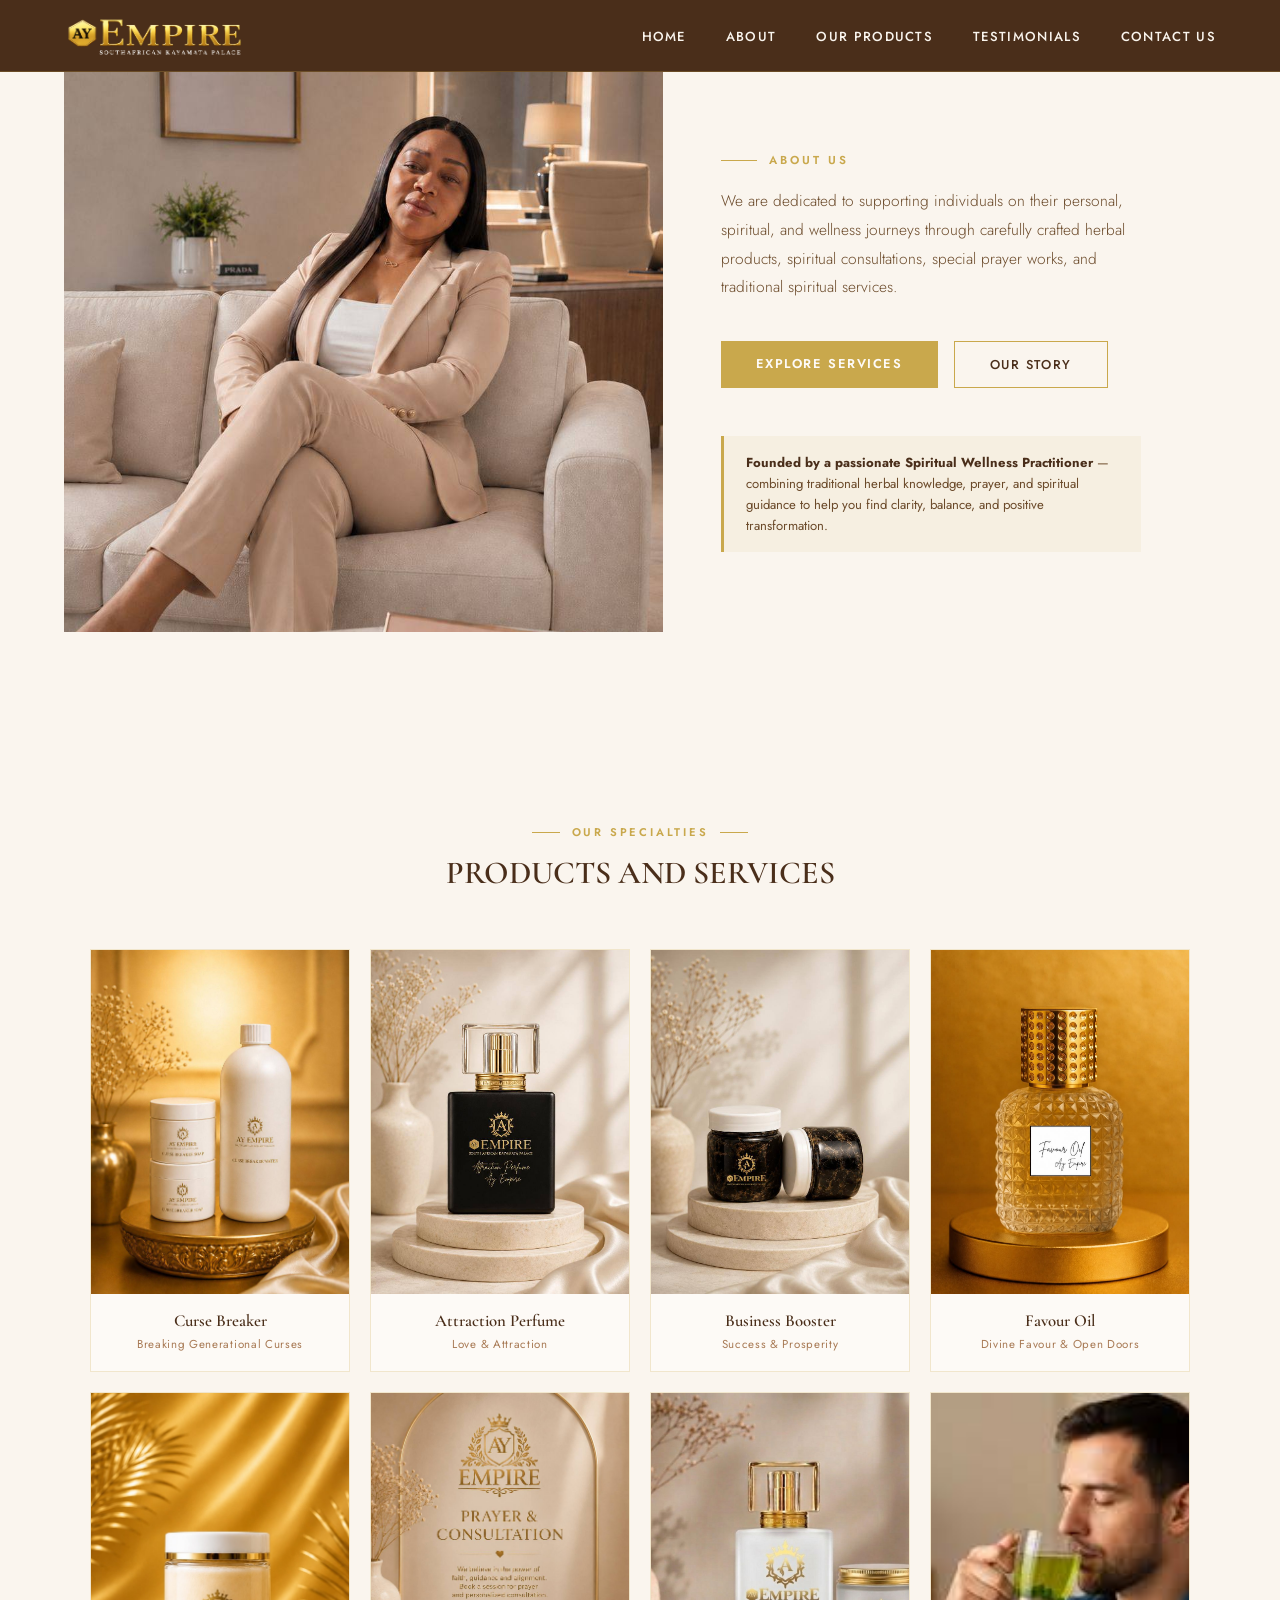
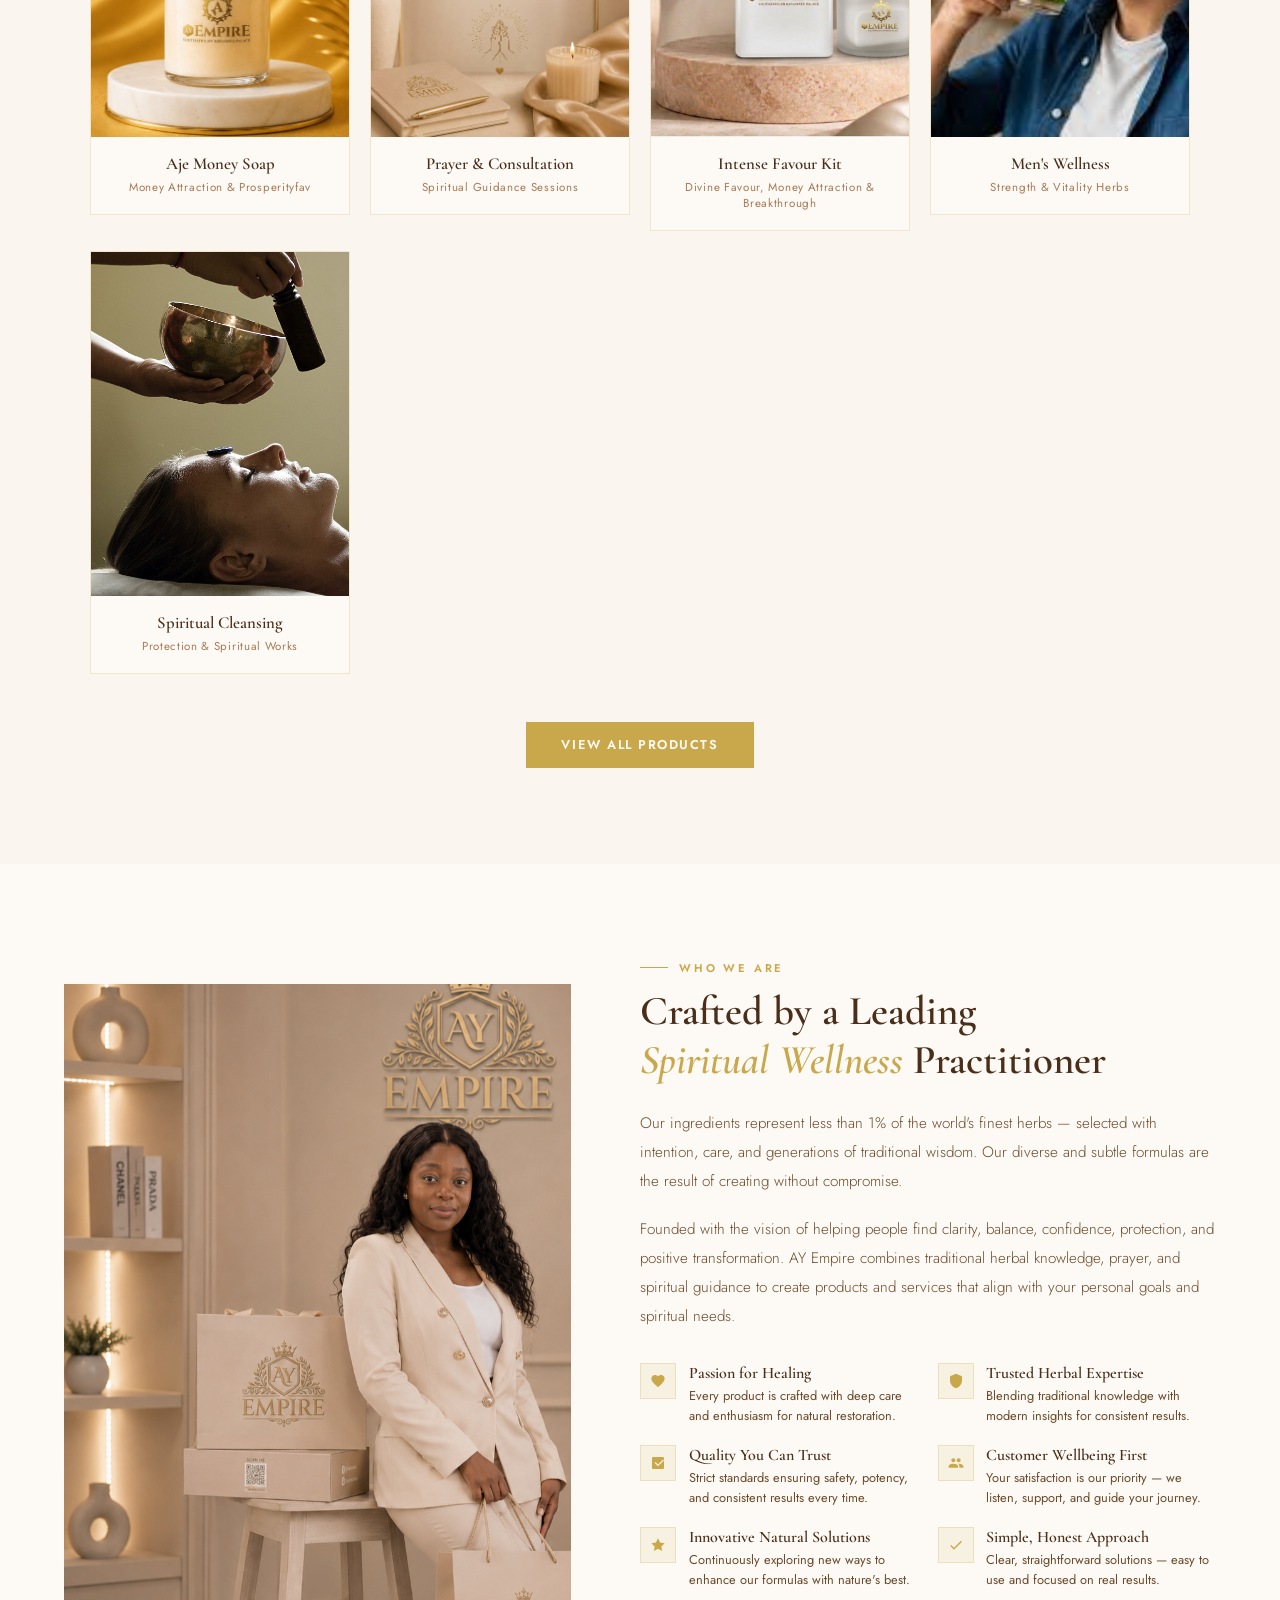
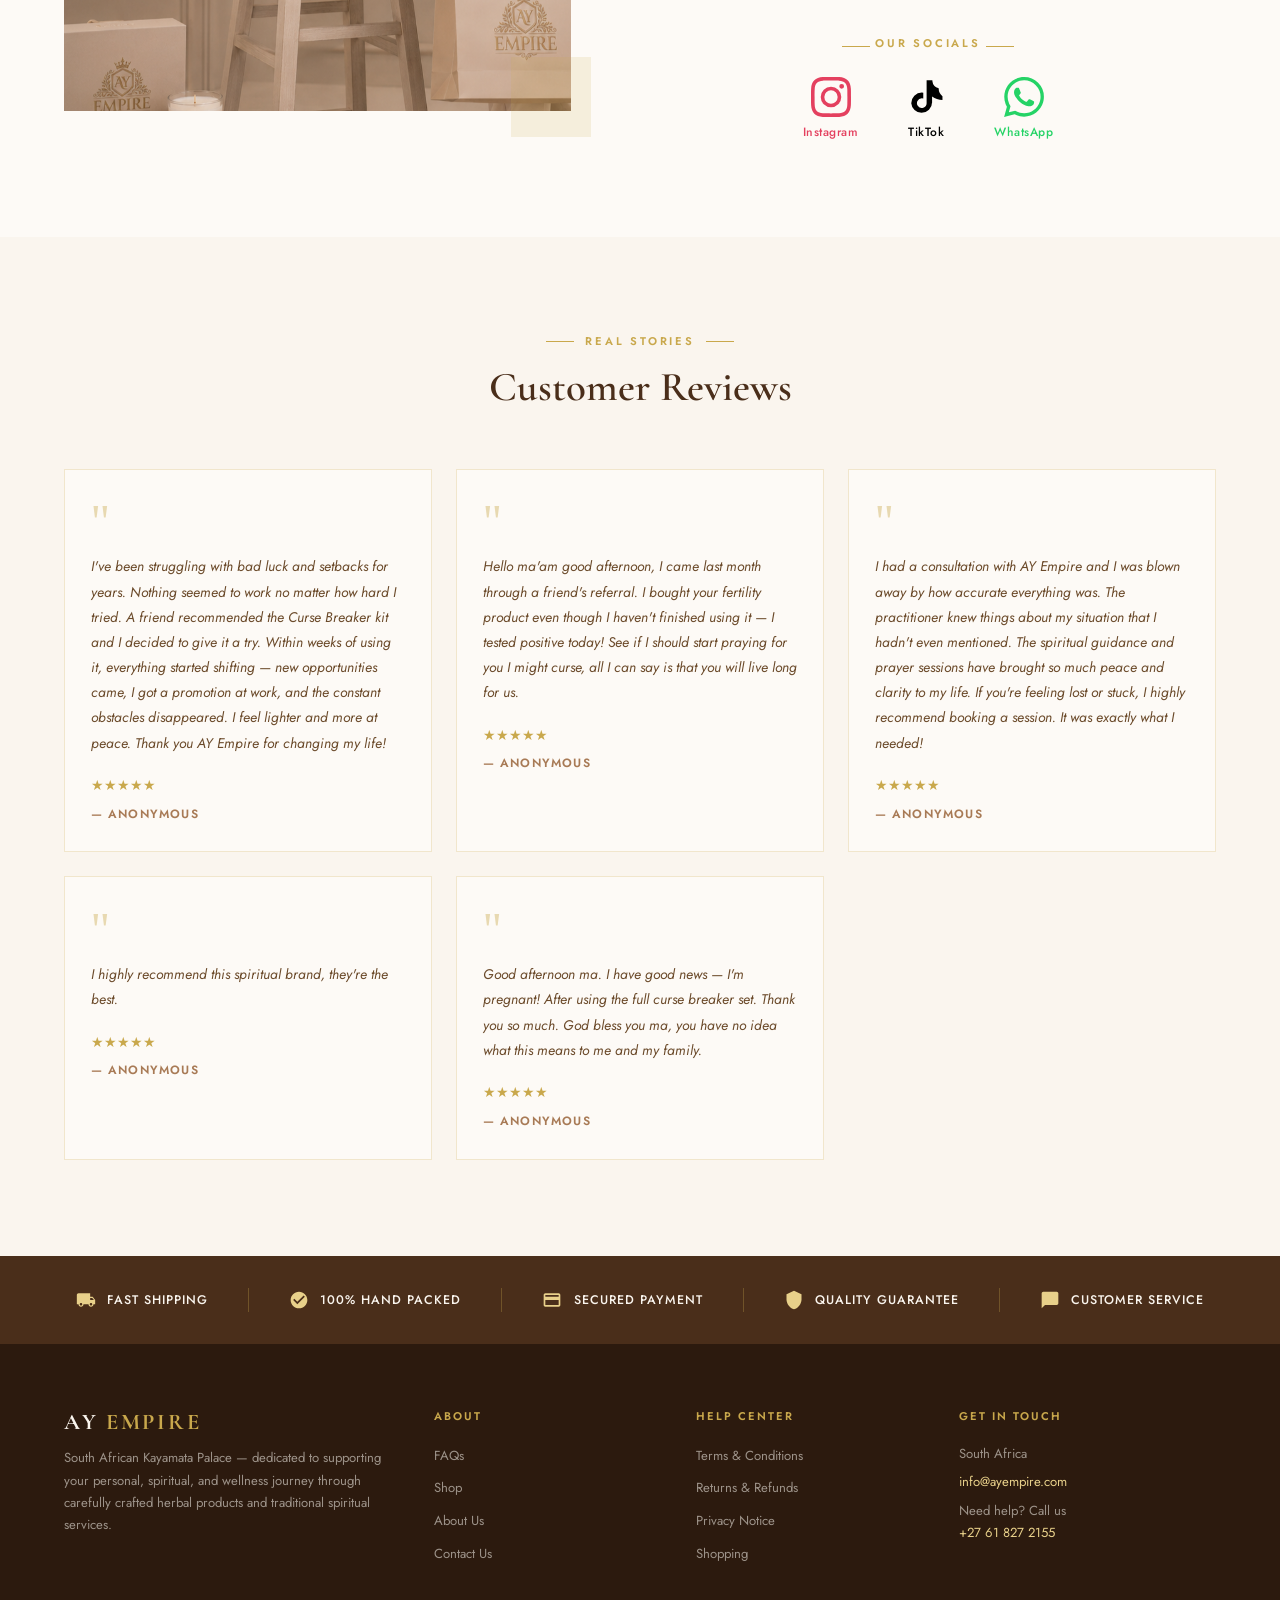
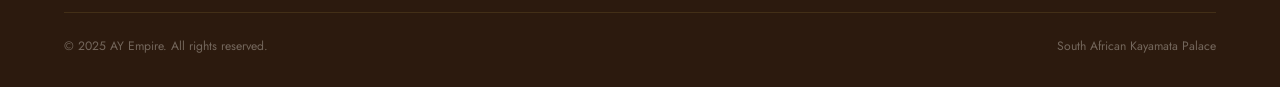
==== commit 66331f75: "Fixed hamburger and logo for all screens" ====
--- a/index.html
+++ b/index.html
@@ -31,7 +31,7 @@
 <!-- NAVBAR -->
 <nav>
 <a href="index.html" class="nav-logo">
-  <img src="images/logo.png" alt="AY Empire" style="height: 130px; width: auto; vertical-align: middle; margin-top: 4px; margin-left: -10px;">
+  <img src="images/logo6.png" alt="AY Empire" style="height: 100px; width: auto; vertical-align: middle; margin-top: 4px; margin-left: -10px;">
 </a>
   <ul class="nav-links">
     <li><a href="#">Home</a></li>
@@ -41,10 +41,12 @@
     <li><a href="contact.html">Contact Us</a></li>
   </ul>
 <div class="hamburger" id="hamburger-btn">
-  <span class="hamburger-line"></span>
-  <span class="hamburger-line"></span>
-  <span class="hamburger-line"></span>
   <span class="hamburger-label">Menu</span>
+  <div class="hamburger-lines">
+    <span class="hamburger-line"></span>
+    <span class="hamburger-line"></span>
+    <span class="hamburger-line"></span>
+  </div>
 </div>
 </nav>
 
--- a/css/style.css
+++ b/css/style.css
@@ -3047,9 +3047,9 @@
 /* ===== HAMBURGER MENU ===== */
 .hamburger {
   display: none;
-  flex-direction: column;
-  align-items: center;
-  gap: 4px;
+  flex-direction: row;
+  align-items: center;
+  gap: 0.5rem;
   cursor: pointer;
   background: none;
   border: none;
@@ -3058,7 +3058,16 @@
   z-index: 1001;
 }
 
-.hamburger span {
+.hamburger-lines {
+  display: flex;
+  flex-direction: column;
+  align-items: center;
+  gap: 4px;
+  position: relative;
+  z-index: 1;
+}
+
+.hamburger-line {
   width: 24px;
   height: 2px;
   background: var(--cream-light);
@@ -3073,8 +3082,9 @@
   text-transform: uppercase;
   letter-spacing: 0.06em;
   color: var(--cream-light);
-  margin-top: 2px;
   transition: color 0.3s ease;
+  position: relative;
+  z-index: 2;
 }
 
 /* Hamburger open state (X) */
@@ -3195,4 +3205,68 @@
   .nav-logo img {
     height: 100px !important;
   }
-}+}
+
+/* ===== CART LOADING STATE ===== */
+.cart-loading {
+  text-align: center;
+  padding: 4rem 0;
+}
+
+.cart-loading-cart {
+  position: relative;
+  display: inline-block;
+  margin-bottom: 1.5rem;
+}
+
+.cart-loading-cart svg {
+  width: 60px;
+  height: 60px;
+  stroke: var(--gold);
+  animation: cartFloat 1.5s ease-in-out infinite;
+}
+
+.cart-loading-cart .cart-item-fly {
+  position: absolute;
+  width: 8px;
+  height: 8px;
+  background: var(--gold);
+  border-radius: 50%;
+  animation: flyToCart 1.2s ease-in-out infinite;
+}
+
+.cart-loading-cart .cart-item-fly:nth-child(2) {
+  top: 10px;
+  left: -20px;
+  animation-delay: 0.3s;
+}
+.cart-loading-cart .cart-item-fly:nth-child(3) {
+  bottom: 10px;
+  left: -30px;
+  animation-delay: 0.6s;
+}
+
+.cart-loading p {
+  color: var(--text-mid);
+  font-size: 0.9rem;
+}
+
+@keyframes cartFloat {
+  0%, 100% {
+    transform: translateY(0);
+  }
+  50% {
+    transform: translateY(-8px);
+  }
+}
+
+@keyframes flyToCart {
+  0% {
+    transform: translateX(0) scale(1);
+    opacity: 1;
+  }
+  100% {
+    transform: translateX(60px) scale(0.3);
+    opacity: 0;
+  }
+}
